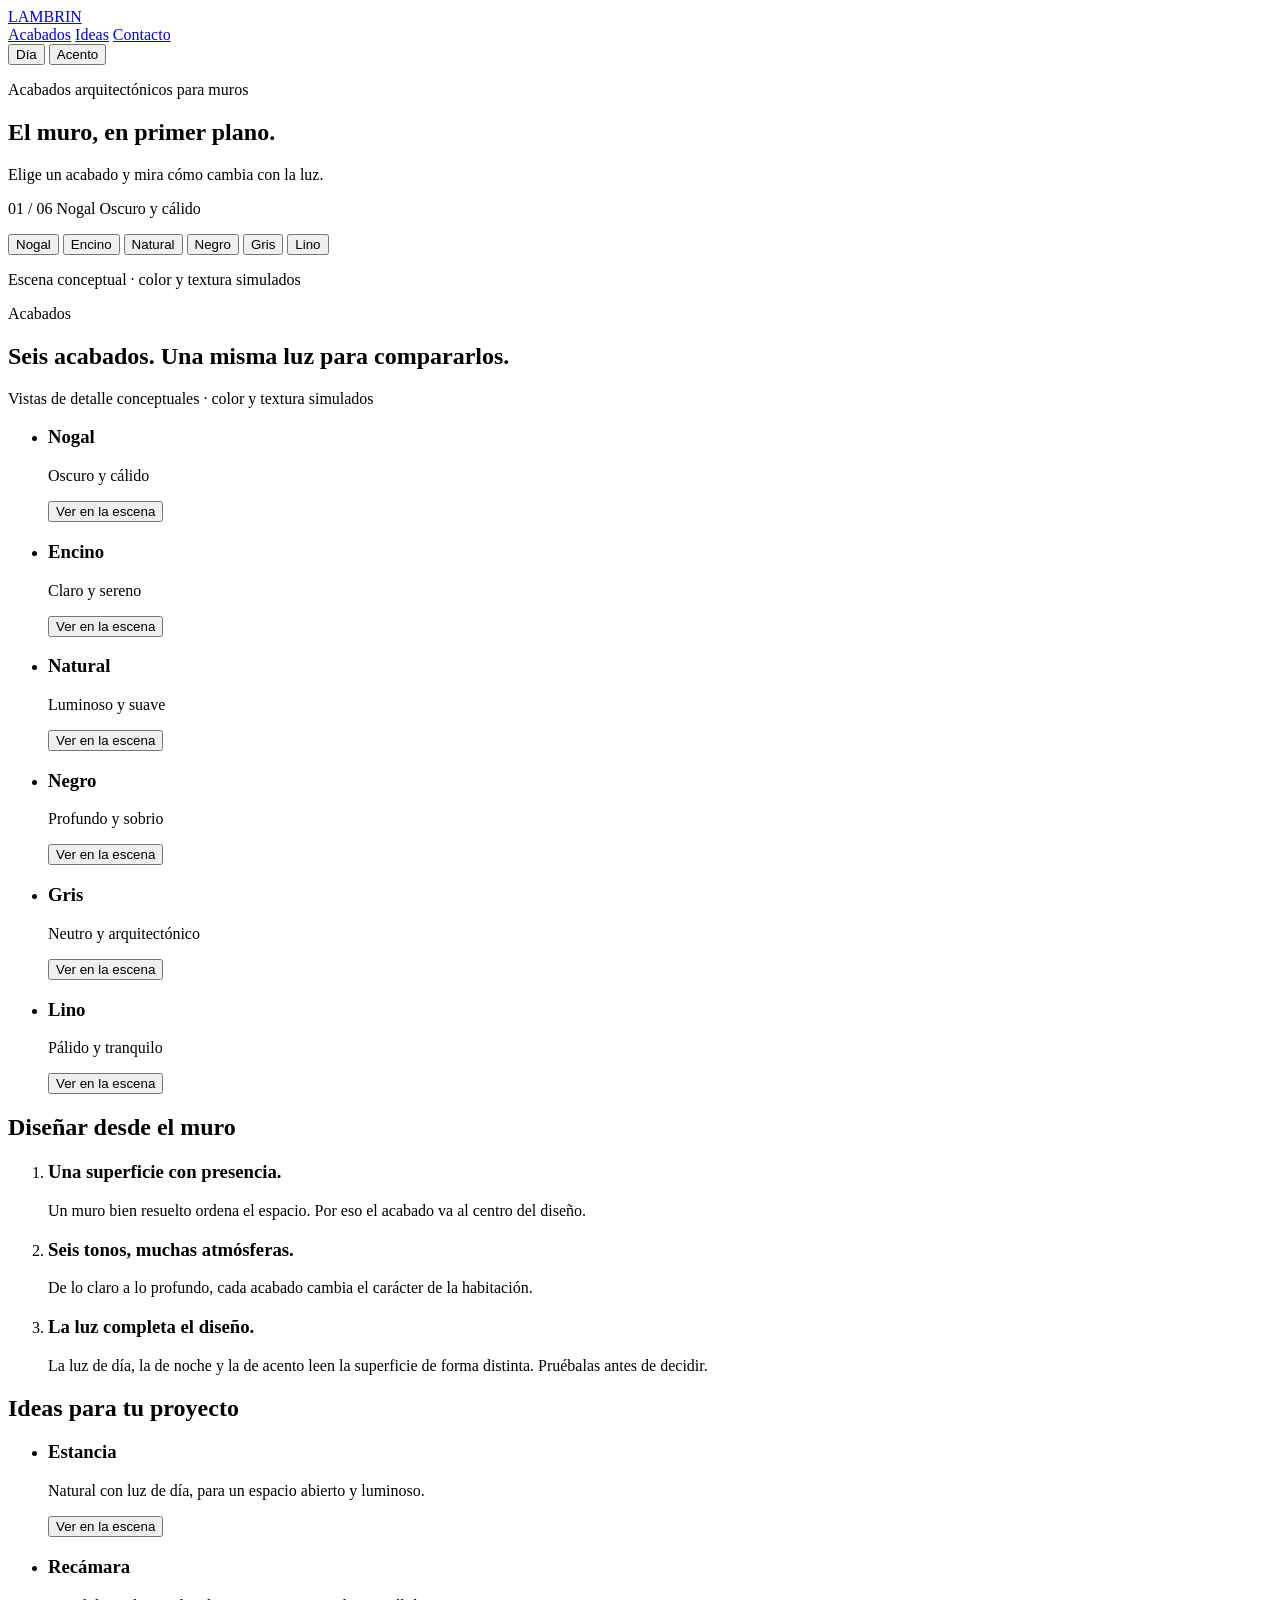
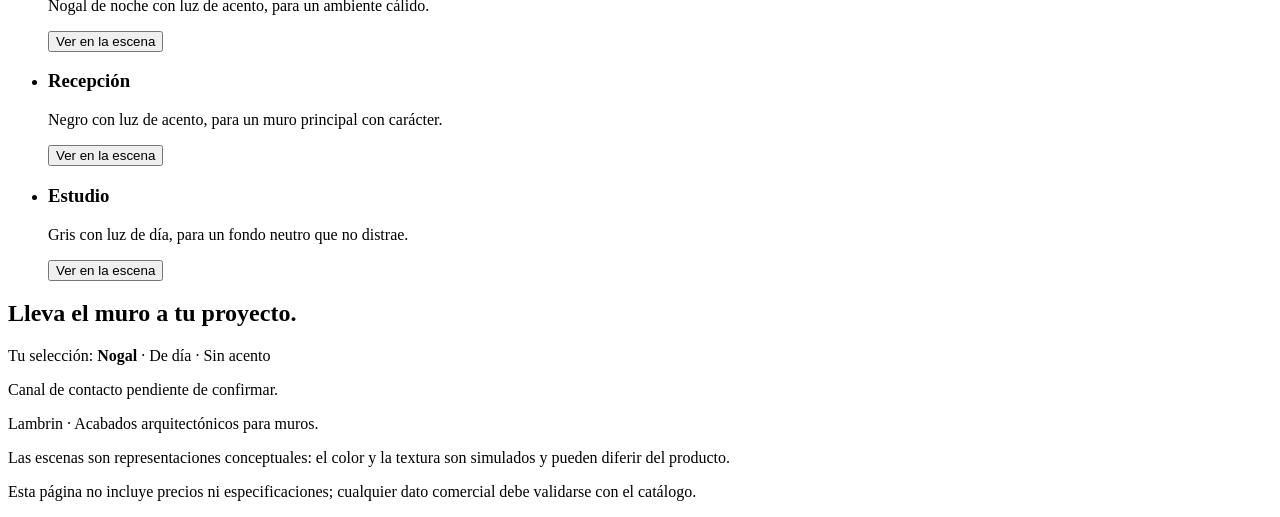
==== index.html @ 8adcd730 "T02: estructura y textos de la landing Co-Authored-By: Claude Opus 5.5 <noreply@anthropic.com>" ====
<!doctype html>
<html lang="es-MX">
<head>
  <meta charset="utf-8">
  <meta name="viewport" content="width=device-width, initial-scale=1, viewport-fit=cover">
  <meta name="description" content="Lambrin · Acabados arquitectónicos para muros. Escenas conceptuales: color y textura simulados.">
  <meta name="theme-color" content="#1a1613">
  <title>Lambrin — Acabados para muros</title>
  <link rel="stylesheet" href="styles.css">
  <script src="main.js" defer></script>
</head>
<body>
  <header class="site-header">
    <a class="brand" href="#escena">LAMBRIN</a>
    <nav class="site-nav" aria-label="Secciones">
      <a href="#acabados">Acabados</a>
      <a href="#ideas">Ideas</a>
      <a href="#contacto">Contacto</a>
    </nav>
  </header>

  <main>
    <!-- Escena principal: representación conceptual (ADR-0002) -->
    <section class="scene" id="escena" aria-labelledby="hero-title">
      <div class="stage" aria-hidden="true">
        <div class="wall">
          <div class="surface is-front" data-surface>
            <div class="surface__texture"></div>
            <div class="surface__graze surface__graze--lamp"></div>
            <div class="surface__graze surface__graze--accent"></div>
          </div>
          <div class="surface" data-surface>
            <div class="surface__texture"></div>
            <div class="surface__graze surface__graze--lamp"></div>
            <div class="surface__graze surface__graze--accent"></div>
          </div>
          <div class="light light--daywash"></div>
          <div class="light light--sun-glow"></div>
          <div class="light light--sun"></div>
          <div class="light light--night"></div>
          <div class="light light--lamp"></div>
          <div class="light light--accent"></div>
          <div class="light light--ceiling"></div>
          <div class="light light--base"></div>
          <div class="window"><span class="window__day"></span><span class="window__night"></span></div>
          <div class="sconce"></div>
        </div>
        <div class="floor"><span class="floor__sun"></span><span class="floor__lamp"></span></div>
        <div class="vignette"></div>
        <div class="grain"></div>
        <div class="shade shade--top"></div>
        <div class="shade shade--bottom"></div>
      </div>

      <div class="plate" role="group" aria-label="Apagadores">
        <button class="rocker" id="switch-day" type="button" role="switch" aria-checked="true" aria-label="Luz de día">
          <span class="rocker__paddle" aria-hidden="true"></span>
          <span class="rocker__led" aria-hidden="true"></span>
          <span class="rocker__label" aria-hidden="true">Día</span>
        </button>
        <button class="rocker" id="switch-accent" type="button" role="switch" aria-checked="false" aria-label="Luz de acento">
          <span class="rocker__paddle" aria-hidden="true"></span>
          <span class="rocker__led" aria-hidden="true"></span>
          <span class="rocker__label" aria-hidden="true">Acento</span>
        </button>
      </div>

      <div class="hero">
        <div class="hero__copy">
          <p class="kicker">Acabados arquitectónicos para muros</p>
          <h1 id="hero-title">El muro, en primer plano.</h1>
          <p class="hero__lead">Elige un acabado y mira cómo cambia con la luz.</p>
        </div>

        <div class="picker">
          <p class="picker__status">
            <span class="picker__index" id="finish-index">01 / 06</span>
            <span class="picker__name" id="finish-name">Nogal</span>
            <span class="picker__tone" id="finish-tone">Oscuro y cálido</span>
          </p>
          <div class="picker__options" role="radiogroup" aria-label="Acabado">
            <button class="chip" type="button" role="radio" aria-checked="true" tabindex="0" data-finish="nogal"><span class="chip__swatch" data-paint="nogal" aria-hidden="true"></span><span class="chip__name">Nogal</span></button>
            <button class="chip" type="button" role="radio" aria-checked="false" tabindex="-1" data-finish="encino"><span class="chip__swatch" data-paint="encino" aria-hidden="true"></span><span class="chip__name">Encino</span></button>
            <button class="chip" type="button" role="radio" aria-checked="false" tabindex="-1" data-finish="natural"><span class="chip__swatch" data-paint="natural" aria-hidden="true"></span><span class="chip__name">Natural</span></button>
            <button class="chip" type="button" role="radio" aria-checked="false" tabindex="-1" data-finish="negro"><span class="chip__swatch" data-paint="negro" aria-hidden="true"></span><span class="chip__name">Negro</span></button>
            <button class="chip" type="button" role="radio" aria-checked="false" tabindex="-1" data-finish="gris"><span class="chip__swatch" data-paint="gris" aria-hidden="true"></span><span class="chip__name">Gris</span></button>
            <button class="chip" type="button" role="radio" aria-checked="false" tabindex="-1" data-finish="lino"><span class="chip__swatch" data-paint="lino" aria-hidden="true"></span><span class="chip__name">Lino</span></button>
          </div>
          <p class="scene-note">Escena conceptual · color y textura simulados</p>
        </div>
      </div>
    </section>

    <section class="section" id="acabados" aria-labelledby="acabados-title">
      <div class="section__head">
        <p class="eyebrow">Acabados</p>
        <h2 id="acabados-title">Seis acabados. Una misma luz para compararlos.</h2>
        <p class="section__note">Vistas de detalle conceptuales · color y textura simulados</p>
      </div>
      <ul class="finish-grid">
        <li class="finish-card">
          <div class="finish-card__tile" data-paint="nogal" aria-hidden="true"></div>
          <h3>Nogal</h3>
          <p>Oscuro y cálido</p>
          <button class="text-button" type="button" data-show-finish="nogal" aria-label="Ver Nogal en la escena">Ver en la escena</button>
        </li>
        <li class="finish-card">
          <div class="finish-card__tile" data-paint="encino" aria-hidden="true"></div>
          <h3>Encino</h3>
          <p>Claro y sereno</p>
          <button class="text-button" type="button" data-show-finish="encino" aria-label="Ver Encino en la escena">Ver en la escena</button>
        </li>
        <li class="finish-card">
          <div class="finish-card__tile" data-paint="natural" aria-hidden="true"></div>
          <h3>Natural</h3>
          <p>Luminoso y suave</p>
          <button class="text-button" type="button" data-show-finish="natural" aria-label="Ver Natural en la escena">Ver en la escena</button>
        </li>
        <li class="finish-card">
          <div class="finish-card__tile" data-paint="negro" aria-hidden="true"></div>
          <h3>Negro</h3>
          <p>Profundo y sobrio</p>
          <button class="text-button" type="button" data-show-finish="negro" aria-label="Ver Negro en la escena">Ver en la escena</button>
        </li>
        <li class="finish-card">
          <div class="finish-card__tile" data-paint="gris" aria-hidden="true"></div>
          <h3>Gris</h3>
          <p>Neutro y arquitectónico</p>
          <button class="text-button" type="button" data-show-finish="gris" aria-label="Ver Gris en la escena">Ver en la escena</button>
        </li>
        <li class="finish-card">
          <div class="finish-card__tile" data-paint="lino" aria-hidden="true"></div>
          <h3>Lino</h3>
          <p>Pálido y tranquilo</p>
          <button class="text-button" type="button" data-show-finish="lino" aria-label="Ver Lino en la escena">Ver en la escena</button>
        </li>
      </ul>
    </section>

    <section class="band" id="valor" aria-labelledby="valor-title">
      <div class="section">
        <div class="section__head">
          <h2 id="valor-title">Diseñar desde el muro</h2>
        </div>
        <ol class="values">
          <li>
            <h3>Una superficie con presencia.</h3>
            <p>Un muro bien resuelto ordena el espacio. Por eso el acabado va al centro del diseño.</p>
          </li>
          <li>
            <h3>Seis tonos, muchas atmósferas.</h3>
            <p>De lo claro a lo profundo, cada acabado cambia el carácter de la habitación.</p>
          </li>
          <li>
            <h3>La luz completa el diseño.</h3>
            <p>La luz de día, la de noche y la de acento leen la superficie de forma distinta. Pruébalas antes de decidir.</p>
          </li>
        </ol>
      </div>
    </section>

    <section class="section" id="ideas" aria-labelledby="ideas-title">
      <div class="section__head">
        <h2 id="ideas-title">Ideas para tu proyecto</h2>
      </div>
      <ul class="ideas">
        <li class="idea">
          <div class="mini" data-idea-scene="estancia" aria-hidden="true"><span class="mini__shade"></span><span class="mini__glow"></span><span class="mini__accent"></span></div>
          <h3>Estancia</h3>
          <p>Natural con luz de día, para un espacio abierto y luminoso.</p>
          <p class="idea__meta" data-idea-meta="estancia"></p>
          <button class="text-button" type="button" data-idea="estancia" aria-label="Ver la idea Estancia en la escena">Ver en la escena</button>
        </li>
        <li class="idea">
          <div class="mini" data-idea-scene="recamara" aria-hidden="true"><span class="mini__shade"></span><span class="mini__glow"></span><span class="mini__accent"></span></div>
          <h3>Recámara</h3>
          <p>Nogal de noche con luz de acento, para un ambiente cálido.</p>
          <p class="idea__meta" data-idea-meta="recamara"></p>
          <button class="text-button" type="button" data-idea="recamara" aria-label="Ver la idea Recámara en la escena">Ver en la escena</button>
        </li>
        <li class="idea">
          <div class="mini" data-idea-scene="recepcion" aria-hidden="true"><span class="mini__shade"></span><span class="mini__glow"></span><span class="mini__accent"></span></div>
          <h3>Recepción</h3>
          <p>Negro con luz de acento, para un muro principal con carácter.</p>
          <p class="idea__meta" data-idea-meta="recepcion"></p>
          <button class="text-button" type="button" data-idea="recepcion" aria-label="Ver la idea Recepción en la escena">Ver en la escena</button>
        </li>
        <li class="idea">
          <div class="mini" data-idea-scene="estudio" aria-hidden="true"><span class="mini__shade"></span><span class="mini__glow"></span><span class="mini__accent"></span></div>
          <h3>Estudio</h3>
          <p>Gris con luz de día, para un fondo neutro que no distrae.</p>
          <p class="idea__meta" data-idea-meta="estudio"></p>
          <button class="text-button" type="button" data-idea="estudio" aria-label="Ver la idea Estudio en la escena">Ver en la escena</button>
        </li>
      </ul>
    </section>

    <!-- Sin canal de contacto confirmado: no hay formulario ni envío (ADR-0003) -->
    <section class="cta" id="contacto" aria-labelledby="contacto-title">
      <div class="section cta__inner">
        <h2 id="contacto-title">Lleva el muro a tu proyecto.</h2>
        <div class="summary">
          <span class="summary__swatch" id="cta-swatch" aria-hidden="true"></span>
          <p>Tu selección: <strong id="cta-finish">Nogal</strong> · <span id="cta-mode">De día</span> · <span id="cta-accent">Sin acento</span></p>
        </div>
        <p class="pending" id="cta-pending">Canal de contacto pendiente de confirmar.</p>
      </div>
    </section>
  </main>

  <footer class="site-footer">
    <div class="section site-footer__inner">
      <p class="site-footer__brand">Lambrin · Acabados arquitectónicos para muros.</p>
      <p>Las escenas son representaciones conceptuales: el color y la textura son simulados y pueden diferir del producto.</p>
      <p>Esta página no incluye precios ni especificaciones; cualquier dato comercial debe validarse con el catálogo.</p>
    </div>
  </footer>

  <p class="sr-only" id="announcer" aria-live="polite"></p>
</body>
</html>
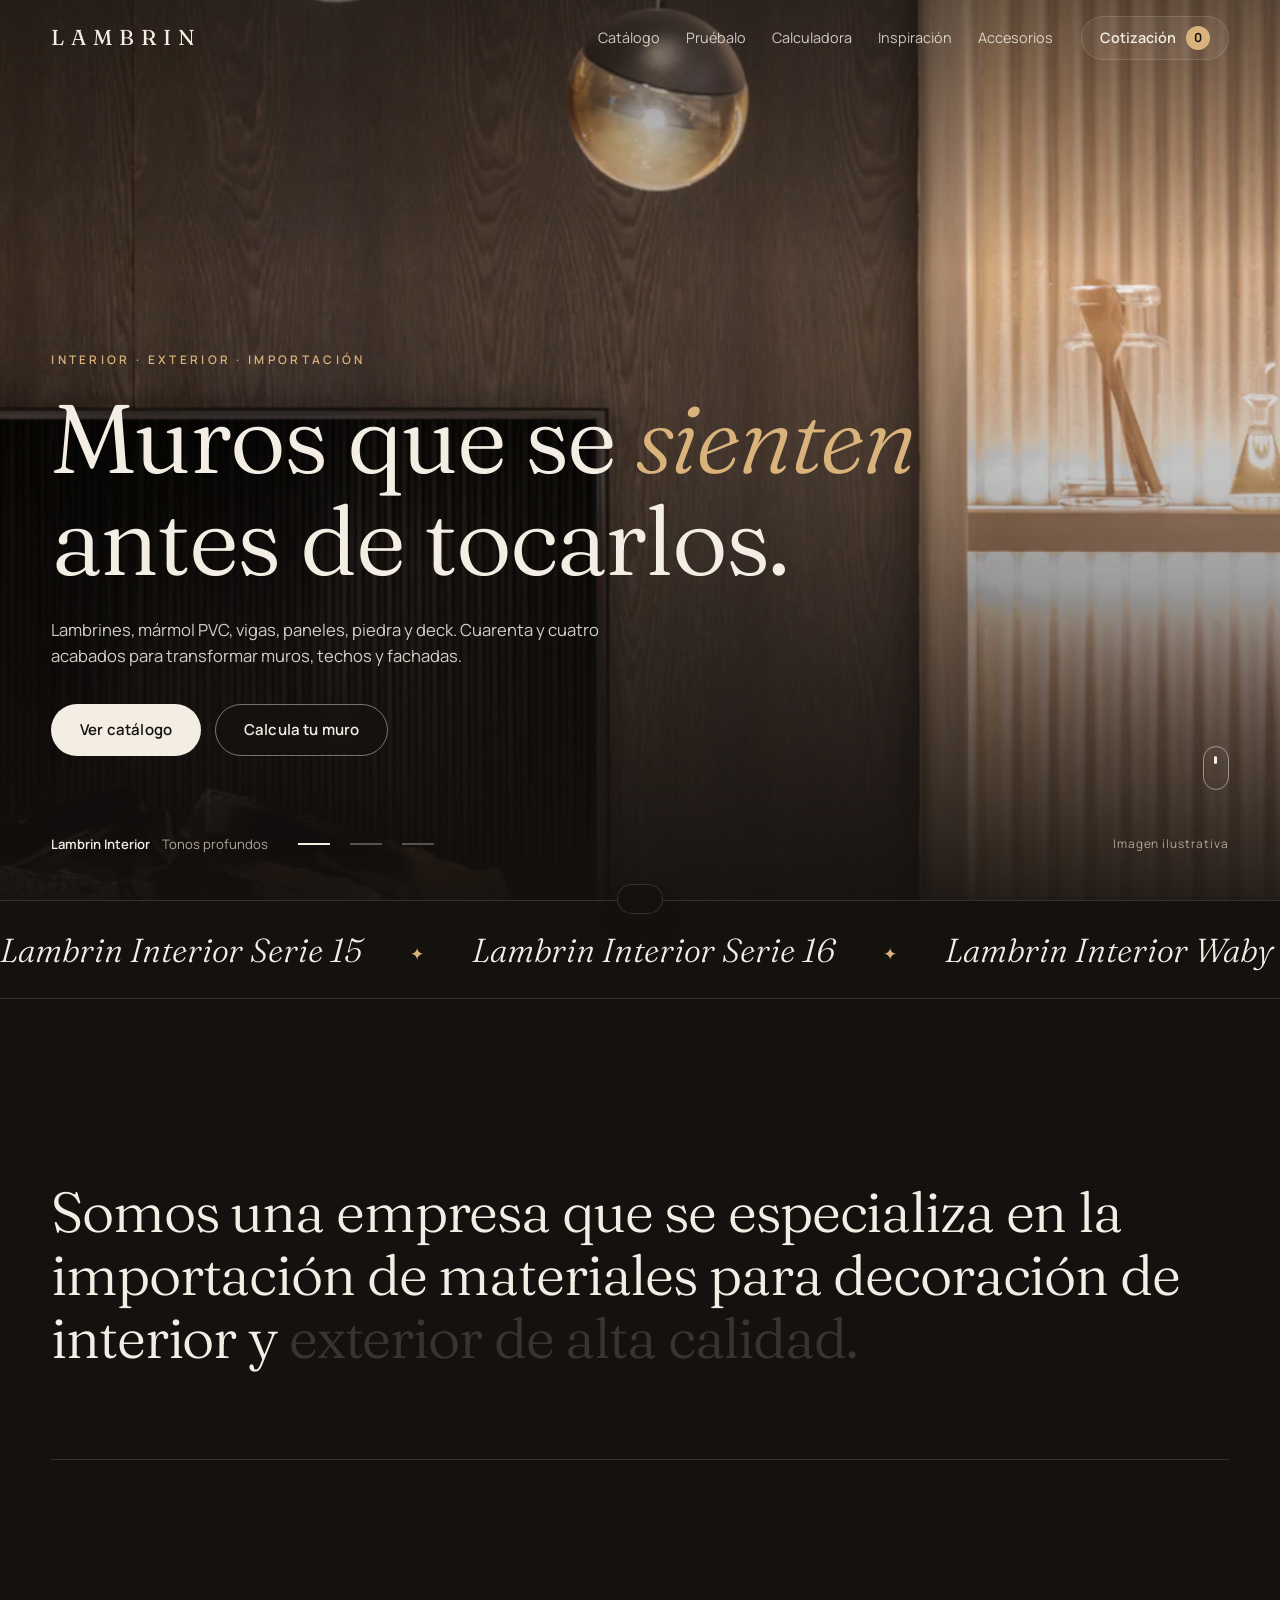
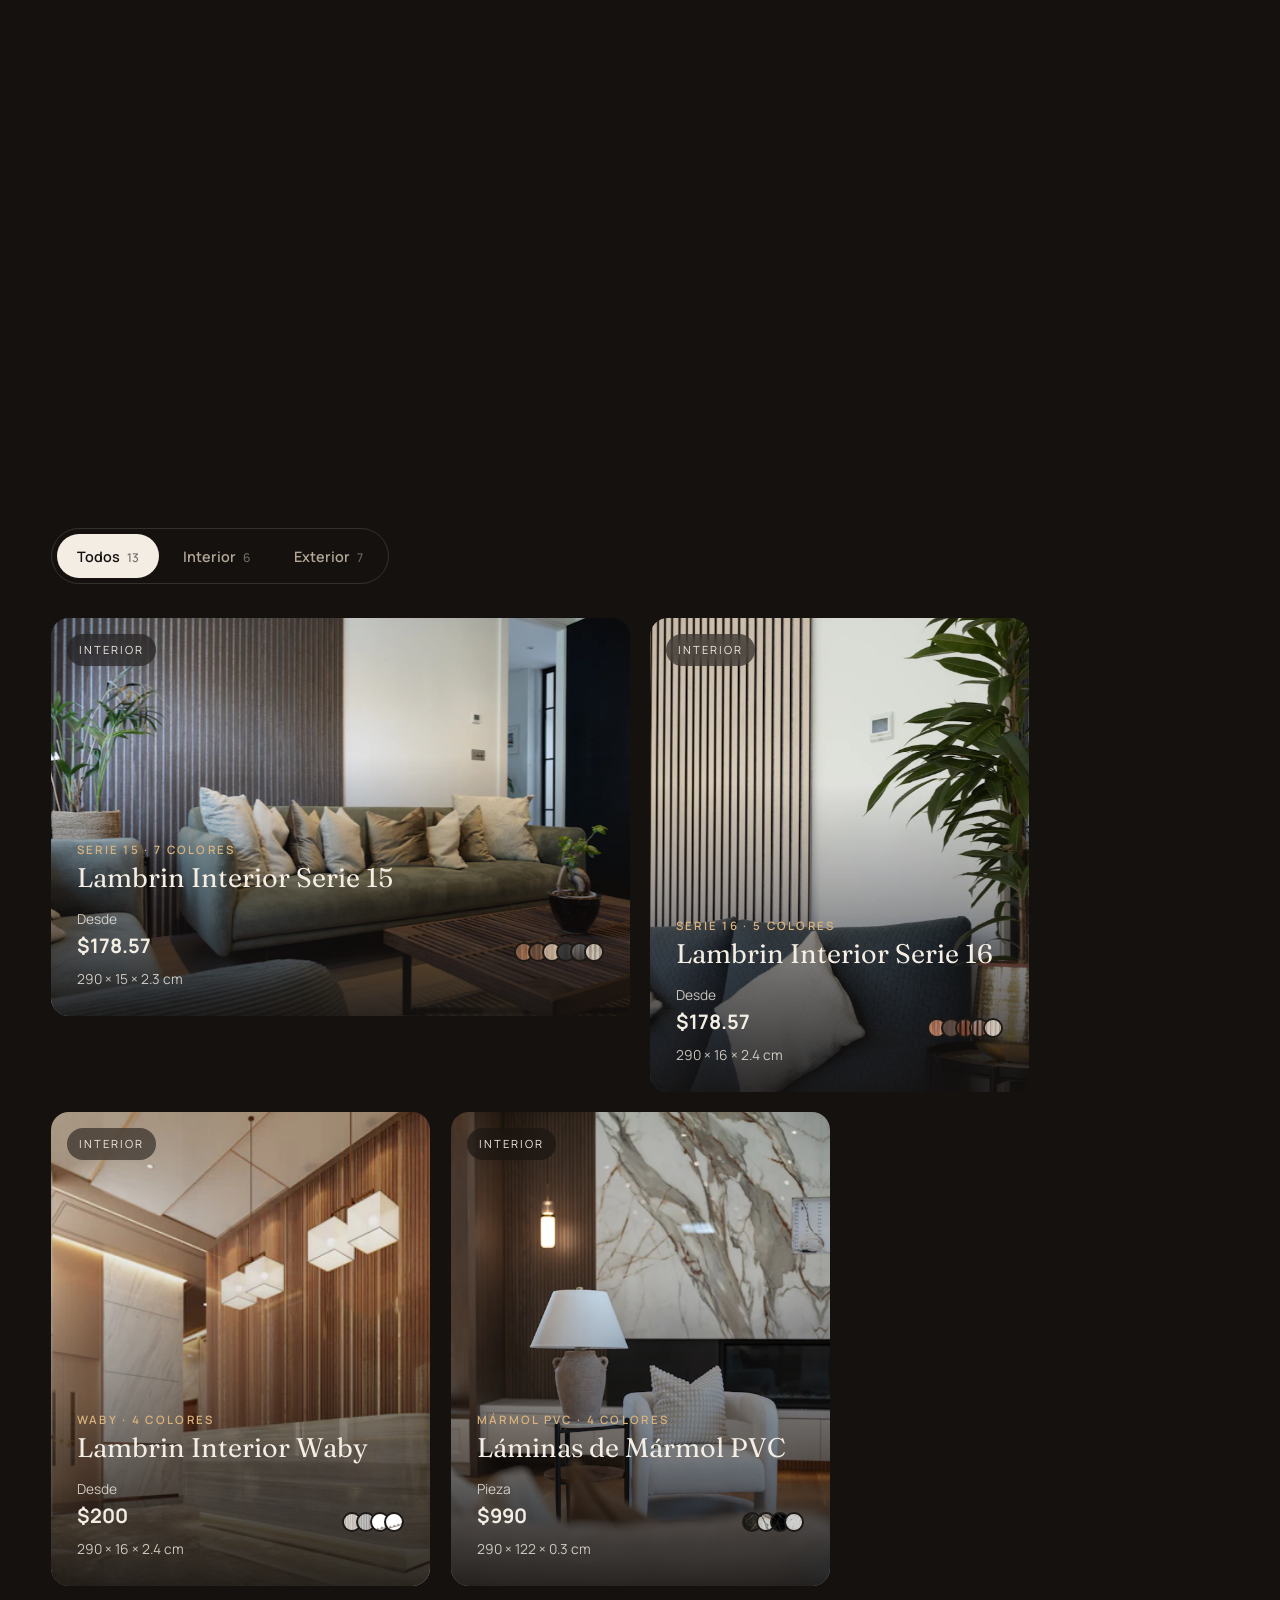
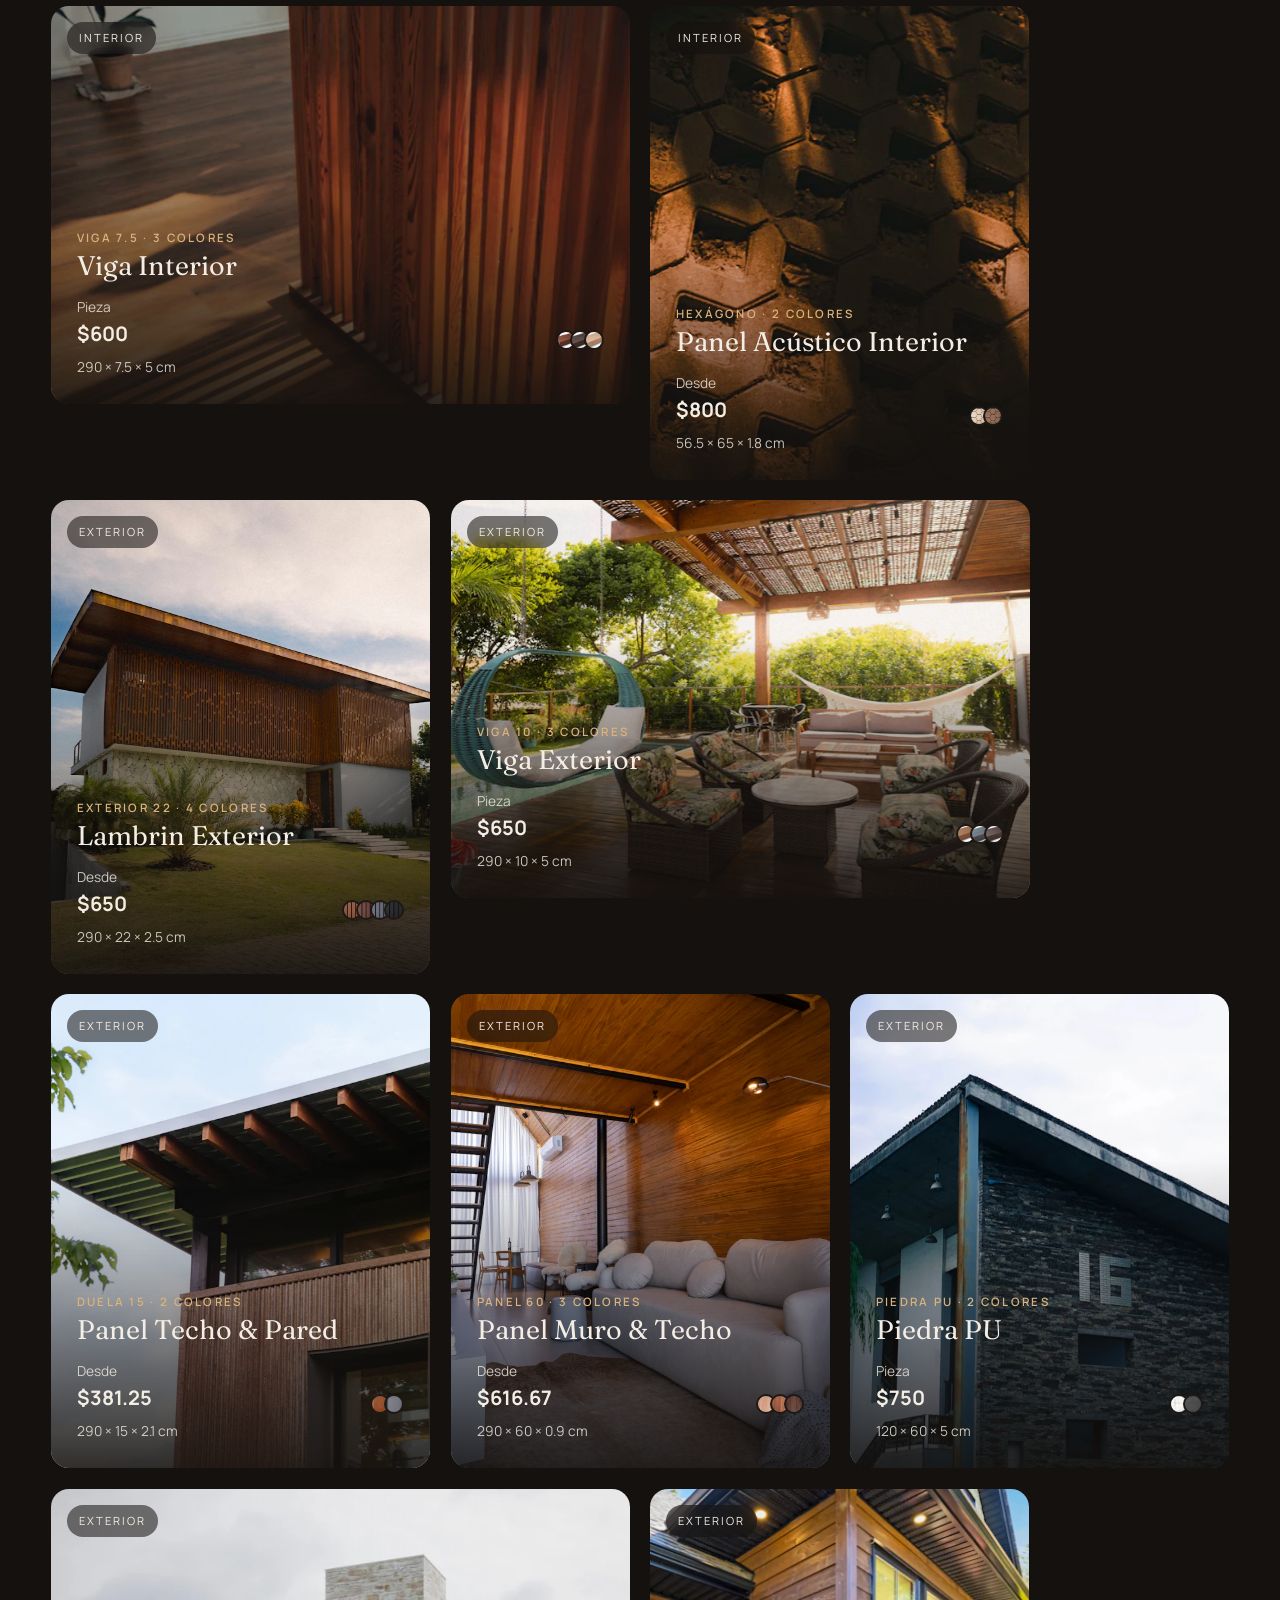
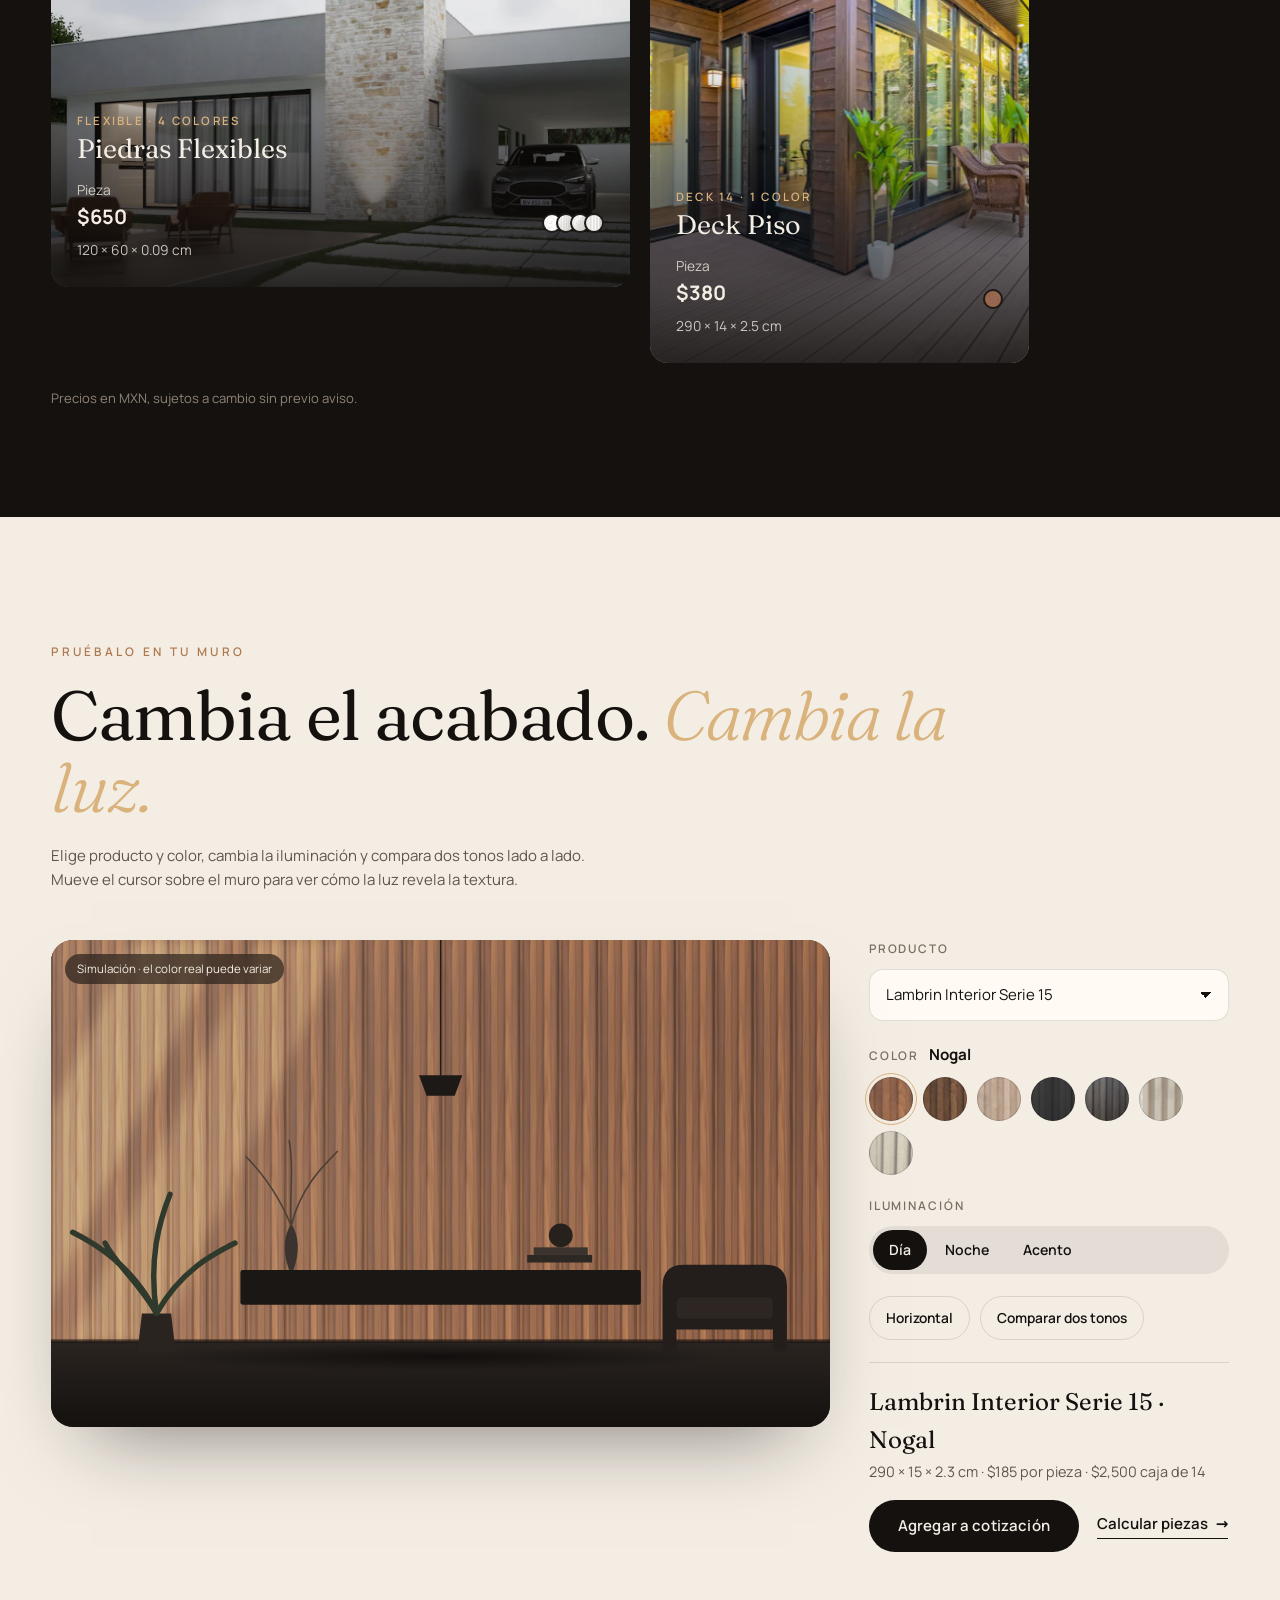
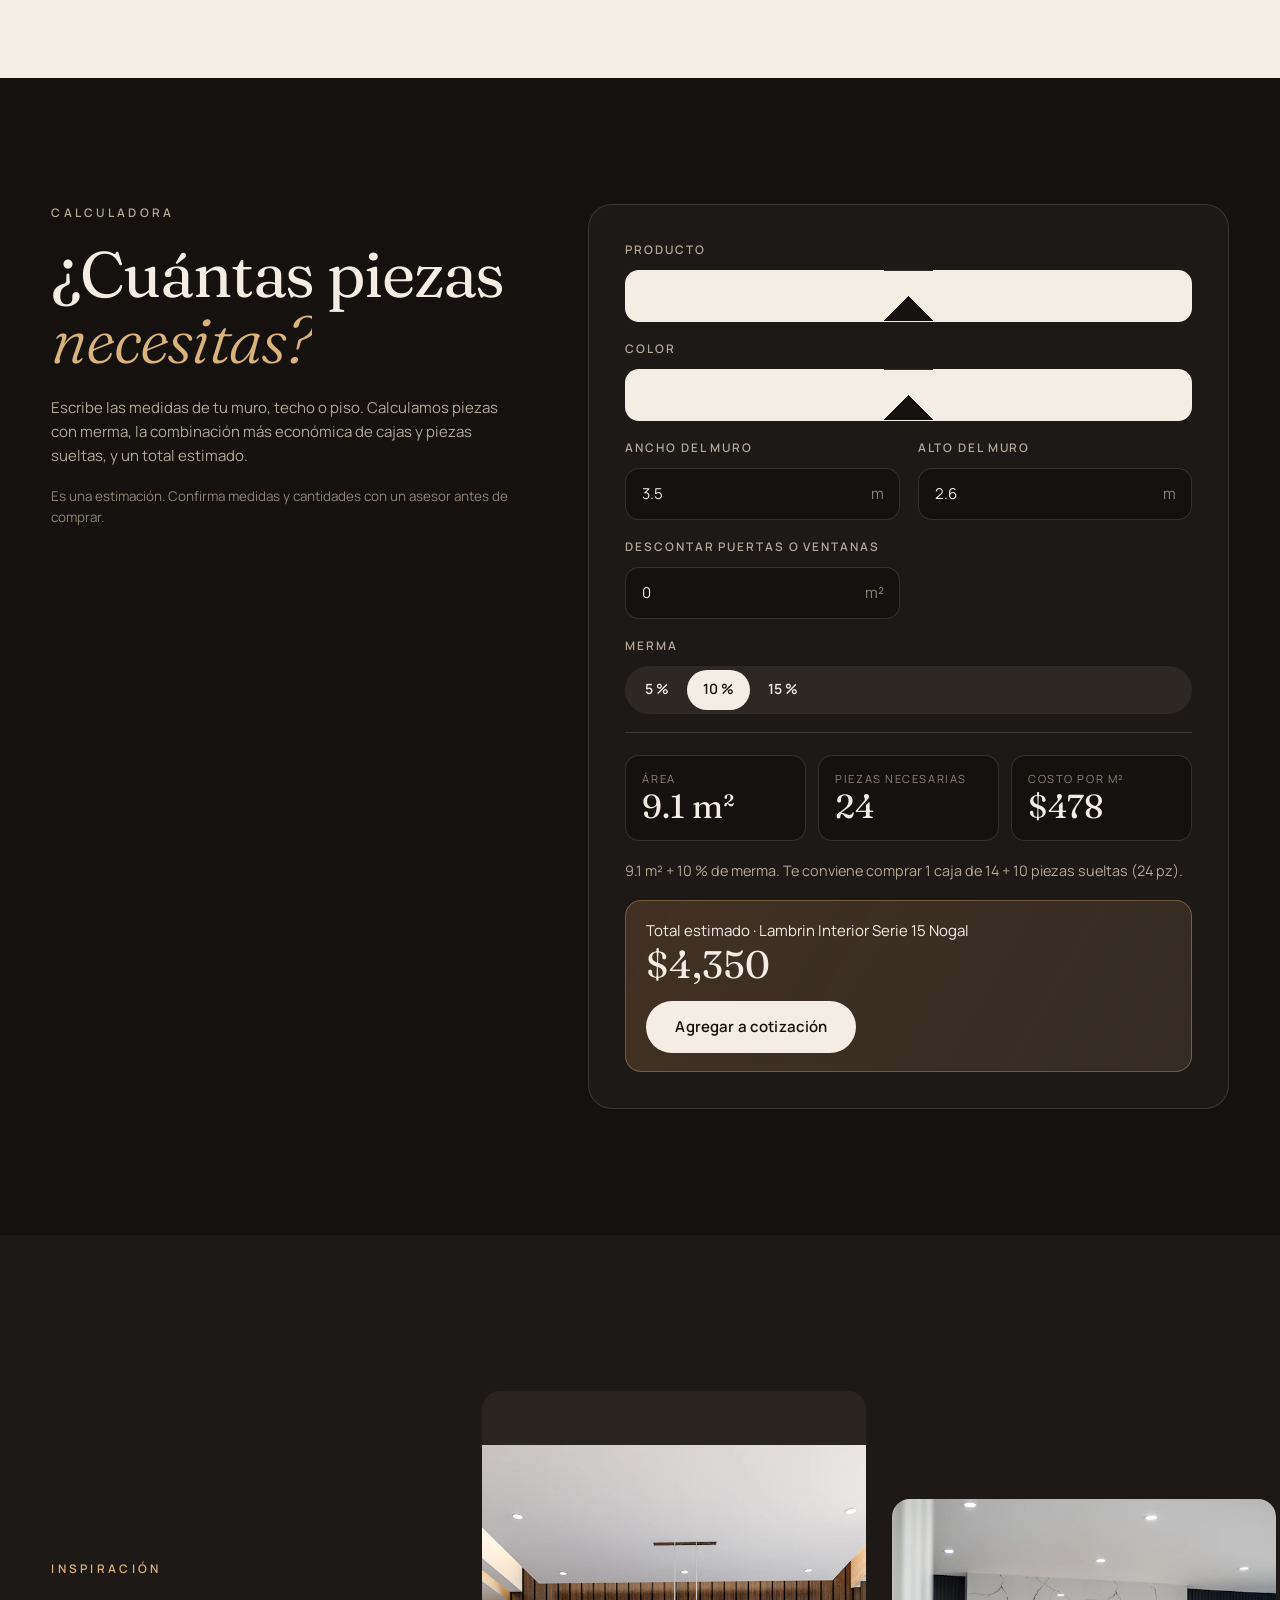
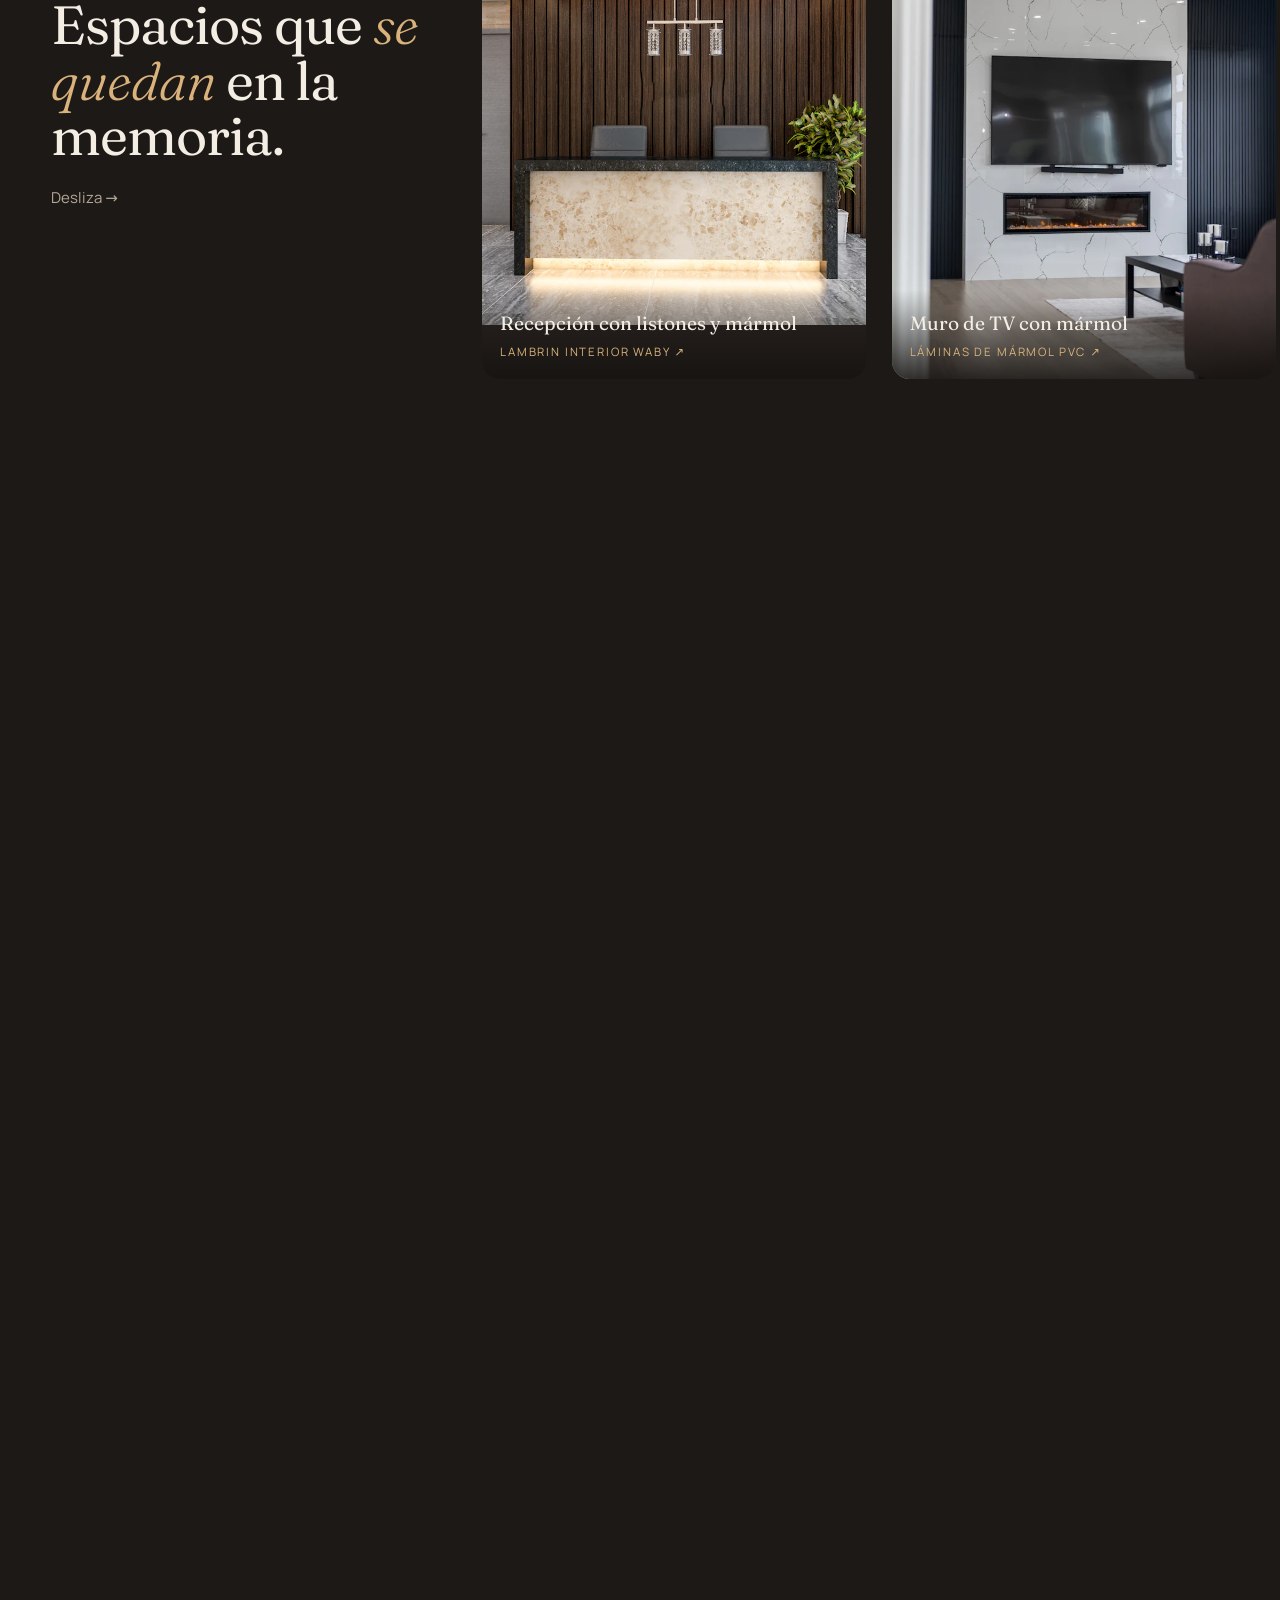
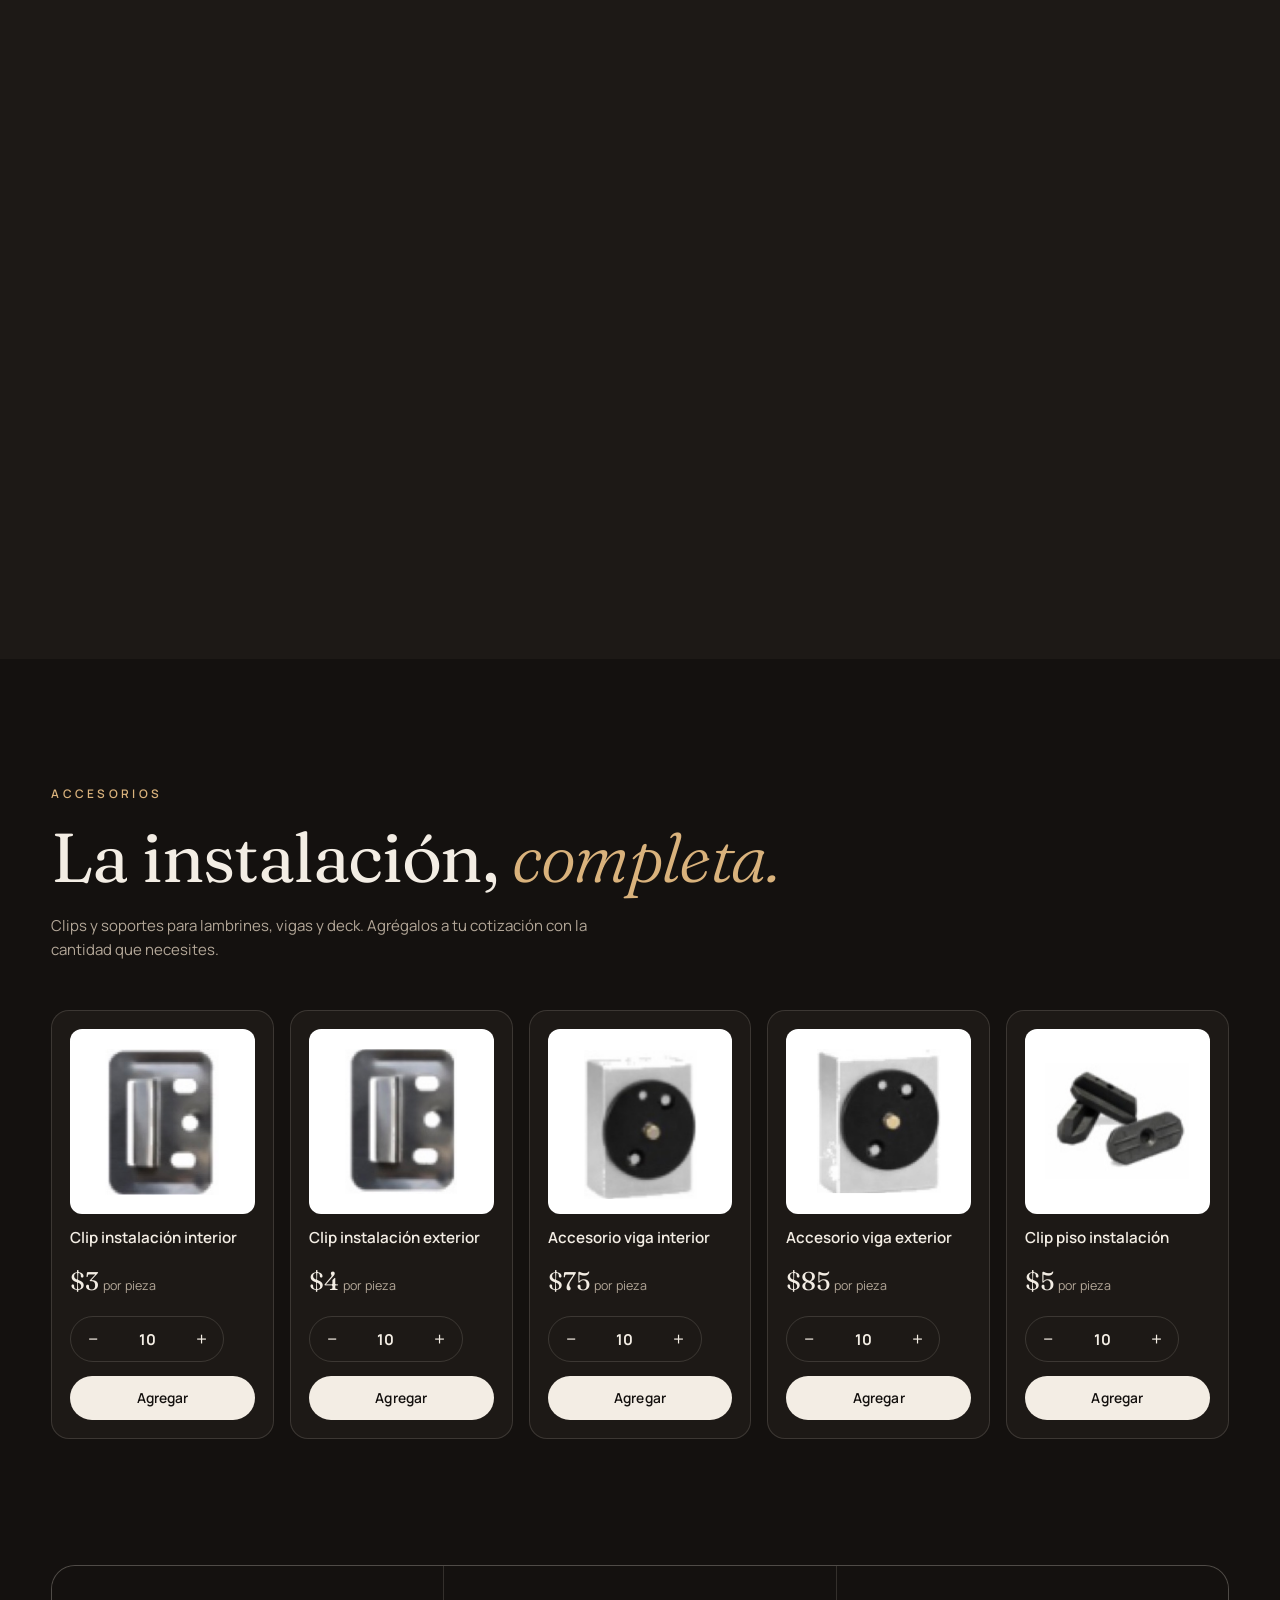
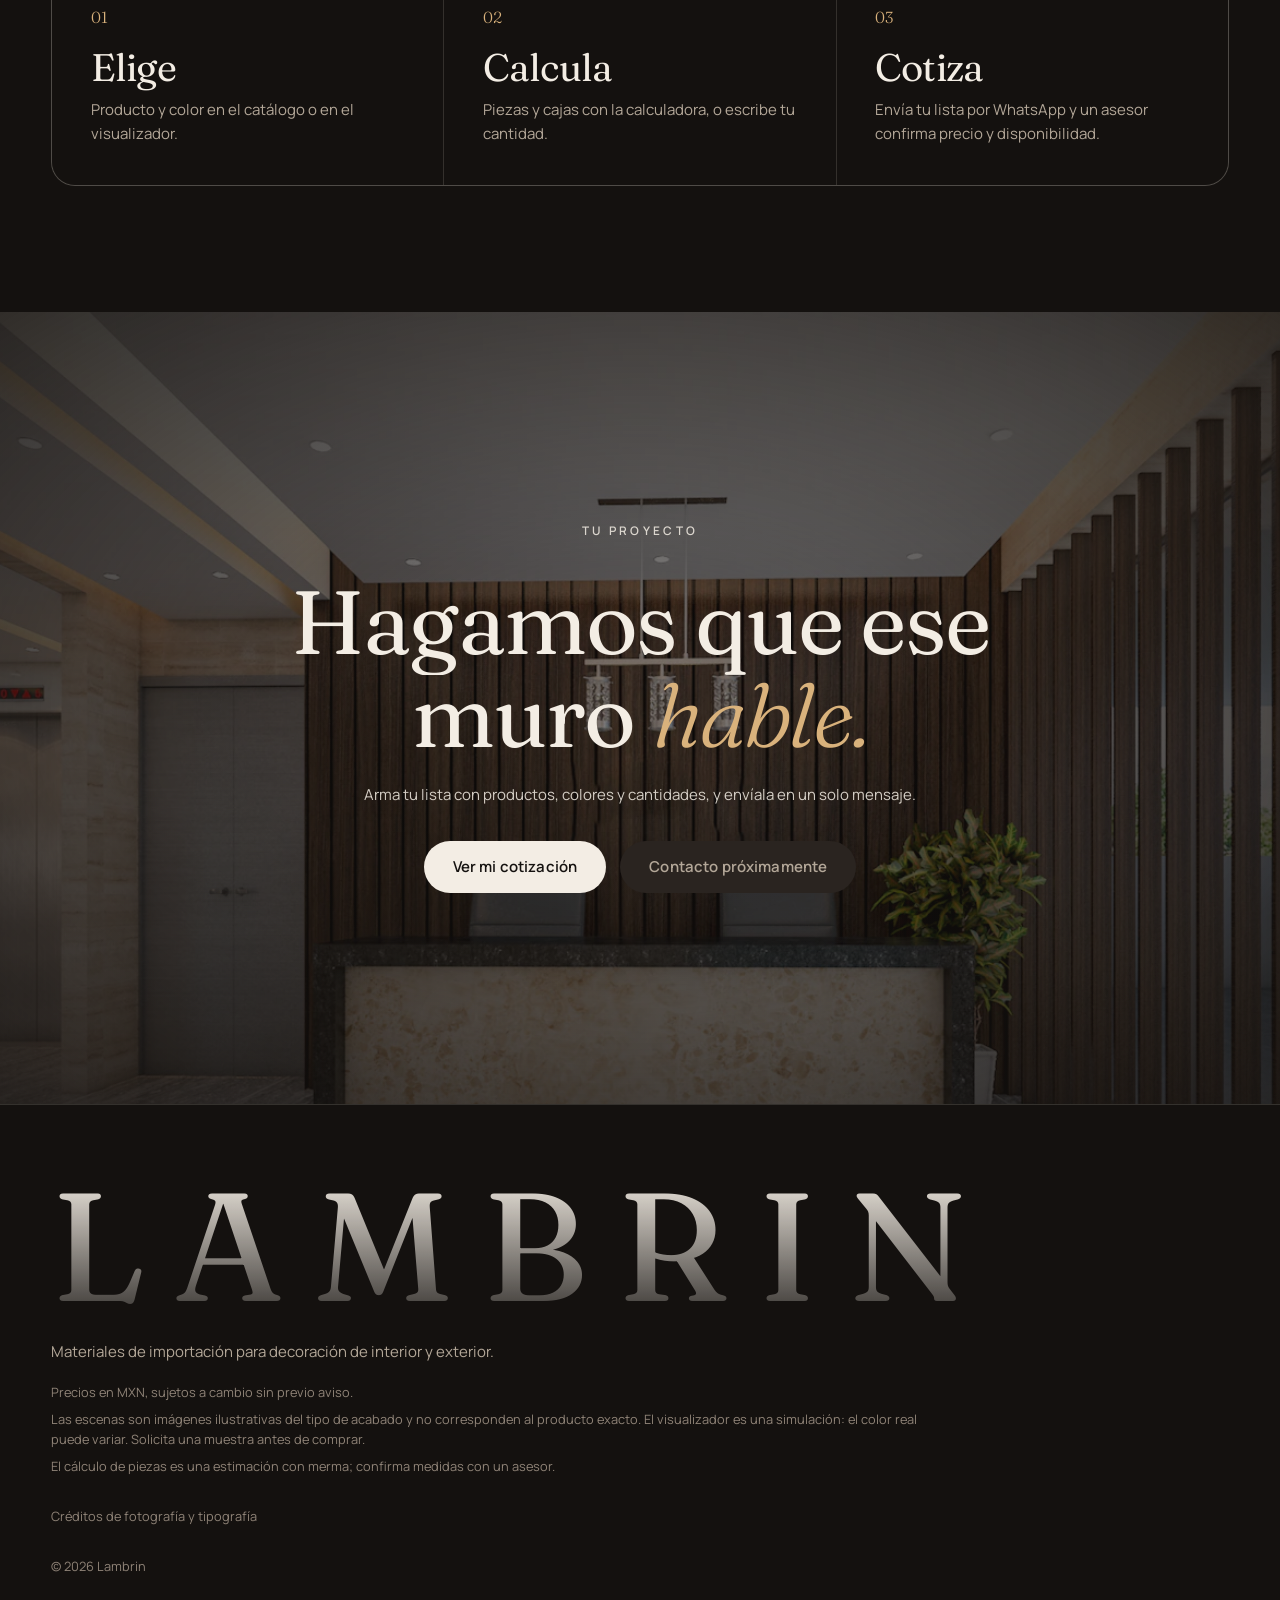
==== commit e64b44f1: "T04 v2: estructura HTML, SEO, favicon, imagen para redes, robots, sitemap y .htaccess Co-Authored-By" ====
--- a/index.html
+++ b/index.html
@@ -3,219 +3,397 @@
 <head>
   <meta charset="utf-8">
   <meta name="viewport" content="width=device-width, initial-scale=1, viewport-fit=cover">
-  <meta name="description" content="Lambrin · Acabados arquitectónicos para muros. Escenas conceptuales: color y textura simulados.">
-  <meta name="theme-color" content="#1a1613">
-  <title>Lambrin — Acabados para muros</title>
-  <link rel="stylesheet" href="styles.css">
-  <script src="main.js" defer></script>
+  <title>Lambrin · Lambrines, paneles, mármol PVC y piedra para interior y exterior</title>
+  <meta name="description" content="Catálogo Lambrin: lambrines de interior y exterior, láminas de mármol PVC, vigas, paneles acústicos, piedra PU, piedras flexibles y deck. Precios, medidas, 44 acabados, calculadora de piezas y cotización por WhatsApp.">
+  <meta name="theme-color" content="#14110f">
+  <meta property="og:type" content="website">
+  <meta property="og:locale" content="es_MX">
+  <meta property="og:title" content="Lambrin · Acabados para muros, techos y fachadas">
+  <meta property="og:description" content="Lambrines, mármol PVC, vigas, piedra y deck para interior y exterior. Elige tu acabado, calcula tus piezas y cotiza por WhatsApp.">
+  <meta property="og:image" content="assets/og.jpg">
+  <meta name="twitter:card" content="summary_large_image">
+  <link rel="icon" href="favicon.svg" type="image/svg+xml">
+  <link rel="preload" href="assets/fuentes/fraunces-latin-wght-normal.woff2" as="font" type="font/woff2" crossorigin>
+  <link rel="preload" href="assets/fuentes/manrope-latin-wght-normal.woff2" as="font" type="font/woff2" crossorigin>
+  <link rel="stylesheet" href="css/styles.css">
+  <script src="js/catalogo.js" defer></script>
+  <script src="js/main.js" defer></script>
 </head>
-<body>
-  <header class="site-header">
-    <a class="brand" href="#escena">LAMBRIN</a>
-    <nav class="site-nav" aria-label="Secciones">
-      <a href="#acabados">Acabados</a>
-      <a href="#ideas">Ideas</a>
-      <a href="#contacto">Contacto</a>
+<body class="is-loading">
+  <a class="skip" href="#catalogo">Saltar al catálogo</a>
+
+  <!-- Telón de entrada: listones que se abren -->
+  <div class="intro" aria-hidden="true">
+    <div class="intro__slats"><i></i><i></i><i></i><i></i><i></i><i></i><i></i><i></i><i></i><i></i></div>
+    <div class="intro__mark">LAMBRIN</div>
+  </div>
+
+  <div class="progress" aria-hidden="true"><span></span></div>
+  <div class="cursor" aria-hidden="true"></div>
+
+  <header class="nav" id="top">
+    <a class="nav__brand" href="#top" aria-label="Lambrin, inicio">LAMBRIN</a>
+    <nav class="nav__links" aria-label="Secciones">
+      <a href="#catalogo">Catálogo</a>
+      <a href="#visualizador">Pruébalo</a>
+      <a href="#calculadora">Calculadora</a>
+      <a href="#inspiracion">Inspiración</a>
+      <a href="#accesorios">Accesorios</a>
     </nav>
+    <button class="nav__quote" type="button" data-open-cart aria-label="Abrir lista de cotización">
+      <span>Cotización</span><b class="cart-count" data-cart-count>0</b>
+    </button>
+    <button class="nav__menu" type="button" aria-expanded="false" aria-controls="menu-movil" aria-label="Abrir menú"><i></i><i></i></button>
   </header>
 
+  <div class="mobile-menu" id="menu-movil" hidden>
+    <a href="#catalogo">Catálogo</a>
+    <a href="#visualizador">Pruébalo en tu muro</a>
+    <a href="#calculadora">Calculadora</a>
+    <a href="#inspiracion">Inspiración</a>
+    <a href="#accesorios">Accesorios</a>
+    <a href="#contacto">Cotizar</a>
+  </div>
+
   <main>
-    <!-- Escena principal: representación conceptual (ADR-0002) -->
-    <section class="scene" id="escena" aria-labelledby="hero-title">
-      <div class="stage" aria-hidden="true">
-        <div class="wall">
-          <div class="surface is-front" data-surface>
-            <div class="surface__texture"></div>
-            <div class="surface__graze surface__graze--lamp"></div>
-            <div class="surface__graze surface__graze--accent"></div>
-          </div>
-          <div class="surface" data-surface>
-            <div class="surface__texture"></div>
-            <div class="surface__graze surface__graze--lamp"></div>
-            <div class="surface__graze surface__graze--accent"></div>
-          </div>
-          <div class="light light--daywash"></div>
-          <div class="light light--sun-glow"></div>
-          <div class="light light--sun"></div>
-          <div class="light light--night"></div>
-          <div class="light light--lamp"></div>
-          <div class="light light--accent"></div>
-          <div class="light light--ceiling"></div>
-          <div class="light light--base"></div>
-          <div class="window"><span class="window__day"></span><span class="window__night"></span></div>
-          <div class="sconce"></div>
-        </div>
-        <div class="floor"><span class="floor__sun"></span><span class="floor__lamp"></span></div>
-        <div class="vignette"></div>
-        <div class="grain"></div>
-        <div class="shade shade--top"></div>
-        <div class="shade shade--bottom"></div>
-      </div>
-
-      <div class="plate" role="group" aria-label="Apagadores">
-        <button class="rocker" id="switch-day" type="button" role="switch" aria-checked="true" aria-label="Luz de día">
-          <span class="rocker__paddle" aria-hidden="true"></span>
-          <span class="rocker__led" aria-hidden="true"></span>
-          <span class="rocker__label" aria-hidden="true">Día</span>
-        </button>
-        <button class="rocker" id="switch-accent" type="button" role="switch" aria-checked="false" aria-label="Luz de acento">
-          <span class="rocker__paddle" aria-hidden="true"></span>
-          <span class="rocker__led" aria-hidden="true"></span>
-          <span class="rocker__label" aria-hidden="true">Acento</span>
-        </button>
-      </div>
-
-      <div class="hero">
-        <div class="hero__copy">
-          <p class="kicker">Acabados arquitectónicos para muros</p>
-          <h1 id="hero-title">El muro, en primer plano.</h1>
-          <p class="hero__lead">Elige un acabado y mira cómo cambia con la luz.</p>
-        </div>
-
-        <div class="picker">
-          <p class="picker__status">
-            <span class="picker__index" id="finish-index">01 / 06</span>
-            <span class="picker__name" id="finish-name">Nogal</span>
-            <span class="picker__tone" id="finish-tone">Oscuro y cálido</span>
-          </p>
-          <div class="picker__options" role="radiogroup" aria-label="Acabado">
-            <button class="chip" type="button" role="radio" aria-checked="true" tabindex="0" data-finish="nogal"><span class="chip__swatch" data-paint="nogal" aria-hidden="true"></span><span class="chip__name">Nogal</span></button>
-            <button class="chip" type="button" role="radio" aria-checked="false" tabindex="-1" data-finish="encino"><span class="chip__swatch" data-paint="encino" aria-hidden="true"></span><span class="chip__name">Encino</span></button>
-            <button class="chip" type="button" role="radio" aria-checked="false" tabindex="-1" data-finish="natural"><span class="chip__swatch" data-paint="natural" aria-hidden="true"></span><span class="chip__name">Natural</span></button>
-            <button class="chip" type="button" role="radio" aria-checked="false" tabindex="-1" data-finish="negro"><span class="chip__swatch" data-paint="negro" aria-hidden="true"></span><span class="chip__name">Negro</span></button>
-            <button class="chip" type="button" role="radio" aria-checked="false" tabindex="-1" data-finish="gris"><span class="chip__swatch" data-paint="gris" aria-hidden="true"></span><span class="chip__name">Gris</span></button>
-            <button class="chip" type="button" role="radio" aria-checked="false" tabindex="-1" data-finish="lino"><span class="chip__swatch" data-paint="lino" aria-hidden="true"></span><span class="chip__name">Lino</span></button>
-          </div>
-          <p class="scene-note">Escena conceptual · color y textura simulados</p>
-        </div>
-      </div>
-    </section>
-
-    <section class="section" id="acabados" aria-labelledby="acabados-title">
-      <div class="section__head">
-        <p class="eyebrow">Acabados</p>
-        <h2 id="acabados-title">Seis acabados. Una misma luz para compararlos.</h2>
-        <p class="section__note">Vistas de detalle conceptuales · color y textura simulados</p>
-      </div>
-      <ul class="finish-grid">
-        <li class="finish-card">
-          <div class="finish-card__tile" data-paint="nogal" aria-hidden="true"></div>
-          <h3>Nogal</h3>
-          <p>Oscuro y cálido</p>
-          <button class="text-button" type="button" data-show-finish="nogal" aria-label="Ver Nogal en la escena">Ver en la escena</button>
-        </li>
-        <li class="finish-card">
-          <div class="finish-card__tile" data-paint="encino" aria-hidden="true"></div>
-          <h3>Encino</h3>
-          <p>Claro y sereno</p>
-          <button class="text-button" type="button" data-show-finish="encino" aria-label="Ver Encino en la escena">Ver en la escena</button>
-        </li>
-        <li class="finish-card">
-          <div class="finish-card__tile" data-paint="natural" aria-hidden="true"></div>
-          <h3>Natural</h3>
-          <p>Luminoso y suave</p>
-          <button class="text-button" type="button" data-show-finish="natural" aria-label="Ver Natural en la escena">Ver en la escena</button>
-        </li>
-        <li class="finish-card">
-          <div class="finish-card__tile" data-paint="negro" aria-hidden="true"></div>
-          <h3>Negro</h3>
-          <p>Profundo y sobrio</p>
-          <button class="text-button" type="button" data-show-finish="negro" aria-label="Ver Negro en la escena">Ver en la escena</button>
-        </li>
-        <li class="finish-card">
-          <div class="finish-card__tile" data-paint="gris" aria-hidden="true"></div>
-          <h3>Gris</h3>
-          <p>Neutro y arquitectónico</p>
-          <button class="text-button" type="button" data-show-finish="gris" aria-label="Ver Gris en la escena">Ver en la escena</button>
-        </li>
-        <li class="finish-card">
-          <div class="finish-card__tile" data-paint="lino" aria-hidden="true"></div>
-          <h3>Lino</h3>
-          <p>Pálido y tranquilo</p>
-          <button class="text-button" type="button" data-show-finish="lino" aria-label="Ver Lino en la escena">Ver en la escena</button>
-        </li>
-      </ul>
-    </section>
-
-    <section class="band" id="valor" aria-labelledby="valor-title">
-      <div class="section">
-        <div class="section__head">
-          <h2 id="valor-title">Diseñar desde el muro</h2>
-        </div>
-        <ol class="values">
-          <li>
-            <h3>Una superficie con presencia.</h3>
-            <p>Un muro bien resuelto ordena el espacio. Por eso el acabado va al centro del diseño.</p>
-          </li>
-          <li>
-            <h3>Seis tonos, muchas atmósferas.</h3>
-            <p>De lo claro a lo profundo, cada acabado cambia el carácter de la habitación.</p>
-          </li>
-          <li>
-            <h3>La luz completa el diseño.</h3>
-            <p>La luz de día, la de noche y la de acento leen la superficie de forma distinta. Pruébalas antes de decidir.</p>
-          </li>
-        </ol>
-      </div>
-    </section>
-
-    <section class="section" id="ideas" aria-labelledby="ideas-title">
-      <div class="section__head">
-        <h2 id="ideas-title">Ideas para tu proyecto</h2>
-      </div>
-      <ul class="ideas">
-        <li class="idea">
-          <div class="mini" data-idea-scene="estancia" aria-hidden="true"><span class="mini__shade"></span><span class="mini__glow"></span><span class="mini__accent"></span></div>
-          <h3>Estancia</h3>
-          <p>Natural con luz de día, para un espacio abierto y luminoso.</p>
-          <p class="idea__meta" data-idea-meta="estancia"></p>
-          <button class="text-button" type="button" data-idea="estancia" aria-label="Ver la idea Estancia en la escena">Ver en la escena</button>
-        </li>
-        <li class="idea">
-          <div class="mini" data-idea-scene="recamara" aria-hidden="true"><span class="mini__shade"></span><span class="mini__glow"></span><span class="mini__accent"></span></div>
-          <h3>Recámara</h3>
-          <p>Nogal de noche con luz de acento, para un ambiente cálido.</p>
-          <p class="idea__meta" data-idea-meta="recamara"></p>
-          <button class="text-button" type="button" data-idea="recamara" aria-label="Ver la idea Recámara en la escena">Ver en la escena</button>
-        </li>
-        <li class="idea">
-          <div class="mini" data-idea-scene="recepcion" aria-hidden="true"><span class="mini__shade"></span><span class="mini__glow"></span><span class="mini__accent"></span></div>
-          <h3>Recepción</h3>
-          <p>Negro con luz de acento, para un muro principal con carácter.</p>
-          <p class="idea__meta" data-idea-meta="recepcion"></p>
-          <button class="text-button" type="button" data-idea="recepcion" aria-label="Ver la idea Recepción en la escena">Ver en la escena</button>
-        </li>
-        <li class="idea">
-          <div class="mini" data-idea-scene="estudio" aria-hidden="true"><span class="mini__shade"></span><span class="mini__glow"></span><span class="mini__accent"></span></div>
-          <h3>Estudio</h3>
-          <p>Gris con luz de día, para un fondo neutro que no distrae.</p>
-          <p class="idea__meta" data-idea-meta="estudio"></p>
-          <button class="text-button" type="button" data-idea="estudio" aria-label="Ver la idea Estudio en la escena">Ver en la escena</button>
-        </li>
-      </ul>
-    </section>
-
-    <!-- Sin canal de contacto confirmado: no hay formulario ni envío (ADR-0003) -->
-    <section class="cta" id="contacto" aria-labelledby="contacto-title">
-      <div class="section cta__inner">
-        <h2 id="contacto-title">Lleva el muro a tu proyecto.</h2>
-        <div class="summary">
-          <span class="summary__swatch" id="cta-swatch" aria-hidden="true"></span>
-          <p>Tu selección: <strong id="cta-finish">Nogal</strong> · <span id="cta-mode">De día</span> · <span id="cta-accent">Sin acento</span></p>
-        </div>
-        <p class="pending" id="cta-pending">Canal de contacto pendiente de confirmar.</p>
+    <!-- PORTADA -->
+    <section class="hero" aria-label="Portada">
+      <div class="hero__media" data-hero>
+        <figure class="hero__slide is-active">
+          <img src="assets/escenas/hero-oscuro-1600.webp" srcset="assets/escenas/hero-oscuro-800.webp 800w, assets/escenas/hero-oscuro-1600.webp 1600w, assets/escenas/hero-oscuro-2400.webp 2400w" sizes="100vw" alt="Muro de listones de madera oscura con chimenea y lámparas colgantes" fetchpriority="high">
+        </figure>
+        <figure class="hero__slide">
+          <img src="assets/escenas/hero-calido-1600.webp" srcset="assets/escenas/hero-calido-800.webp 800w, assets/escenas/hero-calido-1600.webp 1600w, assets/escenas/hero-calido-2400.webp 2400w" sizes="100vw" alt="Cocina con muro de listones claros iluminados por una repisa" loading="lazy">
+        </figure>
+        <figure class="hero__slide">
+          <img src="assets/escenas/hero-fachada-1600.webp" srcset="assets/escenas/hero-fachada-800.webp 800w, assets/escenas/hero-fachada-1600.webp 1600w, assets/escenas/hero-fachada-2400.webp 2400w" sizes="100vw" alt="Casa moderna de dos pisos con fachada de listones de madera" loading="lazy">
+        </figure>
+        <div class="hero__wipe" aria-hidden="true"><i></i><i></i><i></i><i></i><i></i><i></i><i></i><i></i></div>
+        <div class="hero__light" aria-hidden="true"></div>
+        <div class="hero__shade" aria-hidden="true"></div>
+      </div>
+
+      <div class="hero__content">
+        <p class="eyebrow" data-reveal>Interior · Exterior · Importación</p>
+        <h1 class="hero__title" data-split>Muros que se <em>sienten</em> antes de tocarlos.</h1>
+        <p class="hero__lead" data-reveal>Lambrines, mármol PVC, vigas, paneles, piedra y deck. Cuarenta y cuatro acabados para transformar muros, techos y fachadas.</p>
+        <div class="hero__cta" data-reveal>
+          <a class="btn btn--light" href="#catalogo">Ver catálogo</a>
+          <a class="btn btn--ghost" href="#calculadora">Calcula tu muro</a>
+        </div>
+      </div>
+
+      <div class="hero__meta" aria-live="off">
+        <div class="hero__caption"><b data-hero-title>Lambrin Interior</b><span data-hero-note>Tonos profundos</span></div>
+        <div class="hero__dots" role="tablist" aria-label="Escenas de portada">
+          <button type="button" role="tab" aria-selected="true" aria-label="Escena 1"></button>
+          <button type="button" role="tab" aria-selected="false" aria-label="Escena 2"></button>
+          <button type="button" role="tab" aria-selected="false" aria-label="Escena 3"></button>
+        </div>
+        <span class="hero__note">Imagen ilustrativa</span>
+      </div>
+      <a class="hero__scroll" href="#manifiesto" aria-label="Bajar"><span></span></a>
+    </section>
+
+    <!-- CINTA -->
+    <div class="marquee" aria-hidden="true">
+      <div class="marquee__track" data-marquee></div>
+    </div>
+
+    <!-- MANIFIESTO -->
+    <section class="manifesto" id="manifiesto" aria-labelledby="manifiesto-t">
+      <p class="eyebrow" data-reveal>Sobre nosotros</p>
+      <h2 class="manifesto__text" id="manifiesto-t" data-scrub>Somos una empresa que se especializa en la importación de materiales para decoración de interior y exterior de alta calidad.</h2>
+      <dl class="stats">
+        <div data-reveal><dt><span data-count="13">0</span></dt><dd>líneas de producto</dd></div>
+        <div data-reveal><dt><span data-count="44">0</span></dt><dd>acabados y colores</dd></div>
+        <div data-reveal><dt><span data-count="290">0</span><small>cm</small></dt><dd>de largo en lambrines, vigas, deck y paneles de muro y techo</dd></div>
+        <div data-reveal><dt><span data-count="2">0</span></dt><dd>mundos: interior y exterior</dd></div>
+      </dl>
+    </section>
+
+    <!-- CATÁLOGO -->
+    <section class="catalog" id="catalogo" aria-labelledby="catalogo-t">
+      <div class="section-head">
+        <p class="eyebrow" data-reveal>Catálogo 2026</p>
+        <h2 id="catalogo-t" data-split>Elige el material. <em>Después</em>, el tono.</h2>
+        <p class="section-head__lead" data-reveal>Toca un producto para ver sus colores, medidas y precios, agregarlo a tu cotización o probarlo en un muro.</p>
+      </div>
+      <div class="filters" role="tablist" aria-label="Filtrar catálogo">
+        <button type="button" role="tab" aria-selected="true" data-filter="todos">Todos <small data-filter-count="todos"></small></button>
+        <button type="button" role="tab" aria-selected="false" data-filter="interior">Interior <small data-filter-count="interior"></small></button>
+        <button type="button" role="tab" aria-selected="false" data-filter="exterior">Exterior <small data-filter-count="exterior"></small></button>
+        <span class="filters__ink" aria-hidden="true"></span>
+      </div>
+      <div class="grid" data-grid aria-live="polite"></div>
+      <noscript><p class="noscript">Activa JavaScript para ver el catálogo interactivo, la calculadora y la lista de cotización.</p></noscript>
+      <p class="legal-inline" data-leyenda></p>
+    </section>
+
+    <!-- VISUALIZADOR -->
+    <section class="viz" id="visualizador" aria-labelledby="viz-t">
+      <div class="section-head section-head--light">
+        <p class="eyebrow" data-reveal>Pruébalo en tu muro</p>
+        <h2 id="viz-t" data-split>Cambia el acabado. <em>Cambia la luz.</em></h2>
+        <p class="section-head__lead" data-reveal>Elige producto y color, cambia la iluminación y compara dos tonos lado a lado. Mueve el cursor sobre el muro para ver cómo la luz revela la textura.</p>
+      </div>
+
+      <div class="viz__layout">
+        <div class="viz__stage" data-viz-stage>
+          <div class="room" data-room>
+            <div class="room__wall" data-wall="a"><div class="room__tex"></div></div>
+            <div class="room__wall room__wall--b" data-wall="b"><div class="room__tex"></div></div>
+            <div class="room__light room__light--day" aria-hidden="true"></div>
+            <div class="room__light room__light--window" aria-hidden="true"></div>
+            <div class="room__light room__light--night" aria-hidden="true"></div>
+            <div class="room__light room__light--cove" aria-hidden="true"></div>
+            <div class="room__light room__light--accent" aria-hidden="true"></div>
+            <div class="room__torch" aria-hidden="true"></div>
+            <svg class="room__props" viewBox="0 0 1600 900" preserveAspectRatio="xMidYMax slice" aria-hidden="true">
+              <defs>
+                <linearGradient id="fl" x1="0" x2="0" y1="0" y2="1"><stop offset="0" stop-color="#2a2420"/><stop offset="1" stop-color="#14110f"/></linearGradient>
+                <radialGradient id="sh" cx=".5" cy=".5" r=".5"><stop offset="0" stop-color="#000" stop-opacity=".55"/><stop offset="1" stop-color="#000" stop-opacity="0"/></radialGradient>
+                <linearGradient id="led" x1="0" x2="0" y1="0" y2="1"><stop offset="0" stop-color="#ffd9a0" stop-opacity=".9"/><stop offset="1" stop-color="#ffd9a0" stop-opacity="0"/></linearGradient>
+              </defs>
+              <rect class="floor" x="0" y="742" width="1600" height="158" fill="url(#fl)"/>
+              <rect x="0" y="738" width="1600" height="6" fill="#0d0b0a" opacity=".6"/>
+              <ellipse cx="800" cy="770" rx="520" ry="26" fill="url(#sh)"/>
+              <!-- consola flotante -->
+              <rect x="430" y="610" width="740" height="64" rx="4" fill="#1b1714"/>
+              <rect class="led" x="440" y="674" width="720" height="60" fill="url(#led)" opacity="0"/>
+              <!-- jarrón y ramas -->
+              <path d="M520 610 q-18 -50 4 -86 q22 36 4 86z" fill="#3a3330"/>
+              <path d="M524 528 C 500 470, 470 430, 440 400 M524 528 C 540 460, 580 420, 610 390 M524 528 C 520 470, 530 420, 520 370" stroke="#4b4038" stroke-width="3" fill="none"/>
+              <!-- libros y esfera -->
+              <rect x="960" y="582" width="120" height="14" fill="#2e2824"/><rect x="972" y="568" width="100" height="14" fill="#3a332e"/>
+              <circle cx="1022" cy="546" r="22" fill="#26211d"/>
+              <!-- sillón -->
+              <path d="M1210 760 v-120 q0 -40 40 -40 h150 q40 0 40 40 v120 h-26 v-40 h-178 v40z" fill="#231e1b"/>
+              <rect x="1236" y="660" width="178" height="40" rx="10" fill="#2d2622"/>
+              <!-- planta -->
+              <path d="M240 760 h70 l-8 -70 h-54z" fill="#2a2420"/>
+              <path d="M275 690 C 230 600, 160 560, 120 540 M275 690 C 260 590, 280 520, 300 470 M275 690 C 320 610, 380 580, 420 560 M275 690 C 240 630, 200 600, 180 560" stroke="#2f3a2c" stroke-width="10" stroke-linecap="round" fill="none"/>
+              <!-- lámpara colgante -->
+              <line x1="800" y1="0" x2="800" y2="250" stroke="#1a1714" stroke-width="2"/>
+              <path class="lamp" d="M760 250 h80 l-14 38 h-52z" fill="#1d1916"/>
+            </svg>
+            <div class="room__compare" data-compare hidden>
+              <span class="room__handle" role="slider" tabindex="0" aria-label="Comparar acabados" aria-valuemin="5" aria-valuemax="95" aria-valuenow="50"></span>
+              <b class="room__tag room__tag--a" data-tag-a></b>
+              <b class="room__tag room__tag--b" data-tag-b></b>
+            </div>
+            <span class="room__badge">Simulación · el color real puede variar</span>
+          </div>
+        </div>
+
+        <div class="viz__panel">
+          <label class="field">
+            <span>Producto</span>
+            <select data-viz-product></select>
+          </label>
+          <div class="field">
+            <span>Color <b data-viz-color-name></b></span>
+            <div class="swatches" role="radiogroup" aria-label="Color" data-viz-swatches></div>
+          </div>
+          <div class="field">
+            <span>Iluminación</span>
+            <div class="seg" role="radiogroup" aria-label="Iluminación" data-viz-light>
+              <button type="button" role="radio" aria-checked="true" data-light="dia">Día</button>
+              <button type="button" role="radio" aria-checked="false" data-light="noche">Noche</button>
+              <button type="button" role="radio" aria-checked="false" data-light="acento">Acento</button>
+            </div>
+          </div>
+          <div class="field field--row">
+            <button type="button" class="toggle" aria-pressed="false" data-viz-orient>Horizontal</button>
+            <button type="button" class="toggle" aria-pressed="false" data-viz-compare>Comparar dos tonos</button>
+          </div>
+          <div class="viz__summary">
+            <p><b data-viz-summary-name></b><span data-viz-summary-meta></span></p>
+            <div class="viz__actions">
+              <button type="button" class="btn btn--dark" data-viz-add>Agregar a cotización</button>
+              <a class="link-arrow" href="#calculadora" data-viz-calc>Calcular piezas</a>
+            </div>
+          </div>
+        </div>
+      </div>
+    </section>
+
+    <!-- CALCULADORA -->
+    <section class="calc" id="calculadora" aria-labelledby="calc-t">
+      <div class="calc__intro">
+        <p class="eyebrow" data-reveal>Calculadora</p>
+        <h2 id="calc-t" data-split>¿Cuántas piezas <em>necesitas?</em></h2>
+        <p data-reveal>Escribe las medidas de tu muro, techo o piso. Calculamos piezas con merma, la combinación más económica de cajas y piezas sueltas, y un total estimado.</p>
+        <p class="calc__fine" data-reveal>Es una estimación. Confirma medidas y cantidades con un asesor antes de comprar.</p>
+      </div>
+      <form class="calc__form" data-calc novalidate>
+        <label class="field field--wide">
+          <span>Producto</span>
+          <select name="producto" data-calc-product></select>
+        </label>
+        <label class="field field--wide" data-calc-color-wrap>
+          <span>Color</span>
+          <select name="color" data-calc-color></select>
+        </label>
+        <label class="field">
+          <span data-calc-w-label>Ancho del muro</span>
+          <div class="unit"><input name="ancho" type="number" inputmode="decimal" min="0" step="0.01" value="3.5"><i>m</i></div>
+        </label>
+        <label class="field">
+          <span data-calc-h-label>Alto del muro</span>
+          <div class="unit"><input name="alto" type="number" inputmode="decimal" min="0" step="0.01" value="2.6"><i>m</i></div>
+        </label>
+        <label class="field" data-calc-gap-wrap hidden>
+          <span>Separación entre vigas</span>
+          <div class="unit"><input name="separacion" type="number" inputmode="decimal" min="0" step="0.5" value="7.5"><i>cm</i></div>
+        </label>
+        <label class="field" data-calc-open-wrap>
+          <span>Descontar puertas o ventanas</span>
+          <div class="unit"><input name="huecos" type="number" inputmode="decimal" min="0" step="0.01" value="0"><i>m²</i></div>
+        </label>
+        <div class="field field--wide">
+          <span>Merma</span>
+          <div class="seg" role="radiogroup" aria-label="Merma" data-calc-merma>
+            <button type="button" role="radio" aria-checked="false" data-merma="0.05">5 %</button>
+            <button type="button" role="radio" aria-checked="true" data-merma="0.10">10 %</button>
+            <button type="button" role="radio" aria-checked="false" data-merma="0.15">15 %</button>
+          </div>
+        </div>
+        <output class="calc__out" data-calc-out aria-live="polite"></output>
+      </form>
+    </section>
+
+    <!-- INSPIRACIÓN (galería horizontal) -->
+    <section class="gallery" id="inspiracion" aria-labelledby="galeria-t">
+      <div class="gallery__pin" data-gallery>
+        <div class="gallery__head">
+          <p class="eyebrow">Inspiración</p>
+          <h2 id="galeria-t">Espacios que <em>se quedan</em> en la memoria.</h2>
+          <p class="gallery__hint">Desliza <span aria-hidden="true">→</span></p>
+        </div>
+        <div class="gallery__track" data-gallery-track></div>
+      </div>
+    </section>
+
+    <!-- ACCESORIOS -->
+    <section class="acc" id="accesorios" aria-labelledby="acc-t">
+      <div class="section-head">
+        <p class="eyebrow" data-reveal>Accesorios</p>
+        <h2 id="acc-t" data-split>La instalación, <em>completa.</em></h2>
+        <p class="section-head__lead" data-reveal>Clips y soportes para lambrines, vigas y deck. Agrégalos a tu cotización con la cantidad que necesites.</p>
+      </div>
+      <div class="acc__grid" data-acc></div>
+    </section>
+
+    <!-- CÓMO COTIZAR -->
+    <section class="steps" aria-labelledby="pasos-t">
+      <h2 id="pasos-t" class="visually-hidden">Cómo cotizar</h2>
+      <ol>
+        <li data-reveal><b>01</b><h3>Elige</h3><p>Producto y color en el catálogo o en el visualizador.</p></li>
+        <li data-reveal><b>02</b><h3>Calcula</h3><p>Piezas y cajas con la calculadora, o escribe tu cantidad.</p></li>
+        <li data-reveal><b>03</b><h3>Cotiza</h3><p>Envía tu lista por WhatsApp y un asesor confirma precio y disponibilidad.</p></li>
+      </ol>
+    </section>
+
+    <!-- CONTACTO -->
+    <section class="cta" id="contacto" aria-labelledby="cta-t">
+      <div class="cta__bg" data-parallax="0.18">
+        <img src="assets/escenas/g-recepcion-1600.webp" srcset="assets/escenas/g-recepcion-800.webp 800w, assets/escenas/g-recepcion-1600.webp 1600w" sizes="100vw" alt="" loading="lazy">
+      </div>
+      <div class="cta__content">
+        <p class="eyebrow" data-reveal>Tu proyecto</p>
+        <h2 id="cta-t" data-split>Hagamos que ese muro <em>hable.</em></h2>
+        <p data-reveal>Arma tu lista con productos, colores y cantidades, y envíala en un solo mensaje.</p>
+        <div class="cta__actions" data-reveal>
+          <button type="button" class="btn btn--light" data-open-cart>Ver mi cotización</button>
+          <a class="btn btn--wa" data-wa-direct href="#contacto">Escribir por WhatsApp</a>
+        </div>
       </div>
     </section>
   </main>
 
-  <footer class="site-footer">
-    <div class="section site-footer__inner">
-      <p class="site-footer__brand">Lambrin · Acabados arquitectónicos para muros.</p>
-      <p>Las escenas son representaciones conceptuales: el color y la textura son simulados y pueden diferir del producto.</p>
-      <p>Esta página no incluye precios ni especificaciones; cualquier dato comercial debe validarse con el catálogo.</p>
+  <footer class="footer">
+    <div class="footer__brand">LAMBRIN</div>
+    <p class="footer__claim">Materiales de importación para decoración de interior y exterior.</p>
+    <ul class="footer__legal">
+      <li data-leyenda></li>
+      <li>Las escenas son imágenes ilustrativas del tipo de acabado y no corresponden al producto exacto. El visualizador es una simulación: el color real puede variar. Solicita una muestra antes de comprar.</li>
+      <li>El cálculo de piezas es una estimación con merma; confirma medidas con un asesor.</li>
+    </ul>
+    <details class="footer__credits">
+      <summary>Créditos de fotografía y tipografía</summary>
+      <p>Fotos de <a href="https://unsplash.com" rel="noopener" target="_blank">Unsplash</a> bajo la Licencia Unsplash: <span data-credits></span>. Tipografías Fraunces y Manrope, SIL Open Font License 1.1.</p>
+    </details>
+    <p class="footer__copy">© <span data-year></span> Lambrin</p>
+  </footer>
+
+  <!-- Botón flotante -->
+  <div class="fab">
+    <button type="button" class="fab__cart" data-open-cart aria-label="Abrir lista de cotización"><svg viewBox="0 0 24 24" aria-hidden="true"><path d="M4 5h16M4 12h16M4 19h10" stroke="currentColor" stroke-width="2" stroke-linecap="round" fill="none"/></svg><b class="cart-count" data-cart-count>0</b></button>
+    <a class="fab__wa" data-wa-direct href="#contacto" aria-label="Escribir por WhatsApp"><svg viewBox="0 0 32 32" aria-hidden="true"><path fill="currentColor" d="M16 3a13 13 0 0 0-11.2 19.6L3 29l6.6-1.7A13 13 0 1 0 16 3Zm0 23.6c-2 0-4-.5-5.7-1.6l-.4-.2-3.9 1 1-3.8-.3-.4A10.6 10.6 0 1 1 16 26.6Zm5.8-7.9c-.3-.2-1.9-.9-2.2-1s-.5-.2-.7.2-.8 1-1 1.2-.4.2-.7 0a8.7 8.7 0 0 1-4.3-3.7c-.3-.6.3-.5.9-1.7.1-.2 0-.4 0-.5l-1-2.4c-.3-.6-.5-.5-.7-.5h-.6a1.2 1.2 0 0 0-.9.4 3.6 3.6 0 0 0-1.1 2.7 6.3 6.3 0 0 0 1.3 3.3 14.4 14.4 0 0 0 5.5 4.9c2 .9 2.8.9 3.8.8a3.3 3.3 0 0 0 2.2-1.5 2.7 2.7 0 0 0 .2-1.5c-.1-.2-.3-.3-.6-.4Z"/></svg></a>
+  </div>
+
+  <!-- Ficha de producto -->
+  <div class="sheet" data-sheet hidden>
+    <div class="sheet__backdrop" data-close-sheet></div>
+    <article class="sheet__panel" role="dialog" aria-modal="true" aria-labelledby="sheet-title" tabindex="-1">
+      <button type="button" class="sheet__close" data-close-sheet aria-label="Cerrar ficha">×</button>
+      <div class="sheet__media">
+        <img data-sheet-img alt="">
+        <span class="sheet__note">Imagen ilustrativa</span>
+      </div>
+      <div class="sheet__body">
+        <p class="eyebrow" data-sheet-line></p>
+        <h2 id="sheet-title" data-sheet-title></h2>
+        <p class="sheet__desc" data-sheet-desc></p>
+        <div class="sheet__swatch">
+          <div class="lens" data-lens><img data-lens-img alt=""><span class="lens__glass" aria-hidden="true"></span></div>
+          <div>
+            <p class="sheet__color">Color: <b data-sheet-color></b> <em data-sheet-stock></em></p>
+            <div class="swatches swatches--lg" role="radiogroup" aria-label="Color" data-sheet-swatches></div>
+          </div>
+        </div>
+        <dl class="specs" data-sheet-specs></dl>
+        <div class="prices" data-sheet-prices></div>
+        <div class="buy">
+          <div class="buy__mode seg" role="radiogroup" aria-label="Unidad" data-sheet-unit></div>
+          <div class="stepper"><button type="button" data-step="-1" aria-label="Menos">−</button><input type="number" min="1" value="1" inputmode="numeric" aria-label="Cantidad" data-sheet-qty><button type="button" data-step="1" aria-label="Más">+</button></div>
+          <p class="buy__total" data-sheet-total></p>
+        </div>
+        <div class="sheet__actions">
+          <button type="button" class="btn btn--dark" data-sheet-add>Agregar a cotización</button>
+          <a class="btn btn--wa" data-sheet-wa href="#contacto">Cotizar por WhatsApp</a>
+        </div>
+        <div class="sheet__links">
+          <a class="link-arrow" href="#visualizador" data-sheet-viz>Pruébalo en el muro</a>
+          <a class="link-arrow" href="#calculadora" data-sheet-calc>Calcular piezas</a>
+        </div>
+      </div>
+    </article>
+  </div>
+
+  <!-- Lista de cotización -->
+  <aside class="cart" data-cart hidden aria-labelledby="cart-t">
+    <div class="cart__backdrop" data-close-cart></div>
+    <div class="cart__panel" role="dialog" aria-modal="true" aria-labelledby="cart-t" tabindex="-1">
+      <header class="cart__head">
+        <h2 id="cart-t">Tu cotización</h2>
+        <button type="button" class="sheet__close" data-close-cart aria-label="Cerrar cotización">×</button>
+      </header>
+      <ul class="cart__list" data-cart-list></ul>
+      <p class="cart__empty" data-cart-empty>Aún no agregas productos. Explora el catálogo y toca «Agregar a cotización».</p>
+      <footer class="cart__foot">
+        <p class="cart__total"><span>Total estimado</span><b data-cart-total>$0</b></p>
+        <p class="cart__fine" data-leyenda></p>
+        <a class="btn btn--wa btn--block" data-cart-send href="#contacto">Enviar por WhatsApp</a>
+        <div class="cart__row">
+          <button type="button" class="link-btn" data-cart-copy>Copiar pedido</button>
+          <button type="button" class="link-btn" data-cart-clear>Vaciar lista</button>
+        </div>
+      </footer>
     </div>
-  </footer>
-
-  <p class="sr-only" id="announcer" aria-live="polite"></p>
+  </aside>
+
+  <div class="toast" role="status" aria-live="polite" data-toast></div>
 </body>
 </html>
--- a/css/styles.css
+++ b/css/styles.css
@@ -0,0 +1,528 @@
+/* Lambrin v2 — estilos. HTML/CSS/JS nativos (ADR-0001), fuentes locales (ADR-0008). */
+
+@font-face { font-family: "Fraunces"; src: url("../assets/fuentes/fraunces-latin-wght-normal.woff2") format("woff2"); font-weight: 100 900; font-style: normal; font-display: swap; }
+@font-face { font-family: "Fraunces"; src: url("../assets/fuentes/fraunces-latin-wght-italic.woff2") format("woff2"); font-weight: 100 900; font-style: italic; font-display: swap; }
+@font-face { font-family: "Manrope"; src: url("../assets/fuentes/manrope-latin-wght-normal.woff2") format("woff2"); font-weight: 200 800; font-style: normal; font-display: swap; }
+
+:root {
+  --ink: #14110f;
+  --ink-2: #1d1916;
+  --ink-3: #2a2420;
+  --cream: #f3ede4;
+  --cream-2: #e8dfd2;
+  --sand: #cdbca6;
+  --muted: #8f8377;
+  --muted-light: #b3a798;
+  --wood: #b07a4f;
+  --gold: #d9b27c;
+  --wa: #25d366;
+  --line-dark: rgba(243, 237, 228, .14);
+  --line-light: rgba(20, 17, 15, .12);
+  --serif: "Fraunces", "Iowan Old Style", "Palatino Linotype", Georgia, serif;
+  --sans: "Manrope", system-ui, -apple-system, "Segoe UI", Roboto, Arial, sans-serif;
+  --gutter: clamp(16px, 4vw, 56px);
+  --radius: 18px;
+  --ease: cubic-bezier(.22, .8, .2, 1);
+  --ease-in-out: cubic-bezier(.7, 0, .2, 1);
+}
+
+*, *::before, *::after { box-sizing: border-box; }
+[hidden] { display: none !important; }
+html { scroll-behavior: smooth; -webkit-text-size-adjust: 100%; }
+body {
+  margin: 0;
+  background: var(--ink);
+  color: var(--cream);
+  font-family: var(--sans);
+  font-size: clamp(15px, 1.05vw, 17px);
+  line-height: 1.6;
+  overflow-x: clip;
+  -webkit-font-smoothing: antialiased;
+}
+body.is-locked { overflow: hidden; }
+img { display: block; max-width: 100%; }
+a { color: inherit; }
+button, input, select { font: inherit; color: inherit; }
+button { cursor: pointer; }
+h1, h2, h3 { font-family: var(--serif); font-weight: 380; line-height: 1.04; letter-spacing: -.02em; margin: 0; }
+h1 em, h2 em { font-style: italic; font-weight: 300; color: var(--gold); }
+p { margin: 0; }
+:focus-visible { outline: 2px solid var(--gold); outline-offset: 3px; border-radius: 6px; }
+.visually-hidden { position: absolute !important; width: 1px; height: 1px; overflow: hidden; clip: rect(0 0 0 0); white-space: nowrap; }
+.skip { position: fixed; left: 12px; top: -60px; z-index: 200; background: var(--cream); color: var(--ink); padding: 10px 16px; border-radius: 999px; text-decoration: none; transition: top .2s; }
+.skip:focus { top: 12px; }
+
+.eyebrow { font-size: .74rem; letter-spacing: .28em; text-transform: uppercase; color: var(--gold); font-weight: 600; margin-bottom: 18px; }
+
+/* ---------- Botones ---------- */
+.btn {
+  --bg: var(--cream); --fg: var(--ink);
+  display: inline-flex; align-items: center; justify-content: center; gap: 10px;
+  min-height: 52px; padding: 0 28px; border-radius: 999px; border: 1px solid transparent;
+  background: var(--bg); color: var(--fg); text-decoration: none; font-weight: 600; letter-spacing: .01em;
+  position: relative; overflow: hidden; isolation: isolate;
+  transition: transform .35s var(--ease), background-color .3s, color .3s, opacity .3s;
+}
+.btn::after { content: ""; position: absolute; inset: 0; background: var(--gold); transform: translateY(101%); transition: transform .45s var(--ease); z-index: -1; }
+.btn:hover::after { transform: translateY(0); }
+.btn:active { transform: scale(.97); }
+.btn--light { --bg: var(--cream); --fg: var(--ink); }
+.btn--dark { --bg: var(--ink); --fg: var(--cream); }
+.btn--dark::after { background: var(--wood); }
+.btn--ghost { --bg: transparent; --fg: var(--cream); border-color: rgba(243, 237, 228, .45); backdrop-filter: blur(6px); }
+.btn--ghost:hover { color: var(--ink); }
+.btn--wa { --bg: var(--wa); --fg: #062b14; }
+.btn--wa::after { background: #1fb457; }
+.btn--block { width: 100%; }
+.btn[aria-disabled="true"] { --bg: var(--ink-3); --fg: var(--muted-light); pointer-events: none; }
+.link-arrow { display: inline-flex; align-items: center; gap: 8px; font-weight: 600; text-decoration: none; border-bottom: 1px solid currentColor; padding-bottom: 2px; }
+.link-arrow::after { content: "→"; transition: transform .3s var(--ease); }
+.link-arrow:hover::after { transform: translateX(4px); }
+.link-btn { background: none; border: 0; padding: 8px 0; color: var(--muted); text-decoration: underline; text-underline-offset: 3px; min-height: 44px; }
+
+/* ---------- Telón de entrada ---------- */
+.intro { position: fixed; inset: 0; z-index: 300; pointer-events: none; }
+.intro__slats { position: absolute; inset: 0; display: grid; grid-template-columns: repeat(10, 1fr); }
+.intro__slats i { background: linear-gradient(90deg, #1a1613, #241e1a 55%, #120f0d); transform-origin: top; transition: transform 1.1s var(--ease-in-out); }
+.intro__slats i:nth-child(odd) { transform-origin: bottom; }
+.intro__mark { position: absolute; inset: 0; display: grid; place-items: center; font-family: var(--serif); font-size: clamp(2.4rem, 8vw, 7rem); letter-spacing: .32em; color: var(--cream); transition: opacity .5s, letter-spacing 1.4s var(--ease); }
+body.is-loading .intro__mark { letter-spacing: .6em; }
+body.is-ready .intro__mark { opacity: 0; letter-spacing: .2em; }
+body.is-ready .intro__slats i { transform: scaleY(0); }
+body.is-ready .intro__slats i:nth-child(1) { transition-delay: .00s; } body.is-ready .intro__slats i:nth-child(2) { transition-delay: .05s; }
+body.is-ready .intro__slats i:nth-child(3) { transition-delay: .10s; } body.is-ready .intro__slats i:nth-child(4) { transition-delay: .15s; }
+body.is-ready .intro__slats i:nth-child(5) { transition-delay: .20s; } body.is-ready .intro__slats i:nth-child(6) { transition-delay: .25s; }
+body.is-ready .intro__slats i:nth-child(7) { transition-delay: .30s; } body.is-ready .intro__slats i:nth-child(8) { transition-delay: .35s; }
+body.is-ready .intro__slats i:nth-child(9) { transition-delay: .40s; } body.is-ready .intro__slats i:nth-child(10) { transition-delay: .45s; }
+body.is-done .intro { display: none; }
+
+/* ---------- Progreso y cursor ---------- */
+.progress { position: fixed; inset: 0 0 auto; height: 2px; z-index: 120; }
+.progress span { display: block; height: 100%; background: linear-gradient(90deg, var(--wood), var(--gold)); transform-origin: left; transform: scaleX(0); }
+.cursor { position: fixed; left: 0; top: 0; width: 34px; height: 34px; margin: -17px 0 0 -17px; border: 1px solid rgba(217, 178, 124, .8); border-radius: 50%; pointer-events: none; z-index: 250; opacity: 0; transition: width .3s var(--ease), height .3s var(--ease), margin .3s var(--ease), opacity .3s, background-color .3s; mix-blend-mode: difference; }
+.cursor.is-on { opacity: 1; }
+.cursor.is-hover { width: 64px; height: 64px; margin: -32px 0 0 -32px; background: rgba(217, 178, 124, .18); }
+@media (hover: none), (pointer: coarse) { .cursor { display: none; } }
+
+/* ---------- Navegación ---------- */
+.nav {
+  position: fixed; inset: 0 0 auto; z-index: 100; height: 76px;
+  display: flex; align-items: center; gap: 28px; padding: 0 var(--gutter);
+  transition: background-color .4s, backdrop-filter .4s, transform .5s var(--ease), height .4s;
+}
+.nav.is-solid { background: rgba(20, 17, 15, .72); backdrop-filter: blur(14px) saturate(1.2); -webkit-backdrop-filter: blur(14px) saturate(1.2); height: 64px; border-bottom: 1px solid var(--line-dark); }
+.nav.is-hidden { transform: translateY(-100%); }
+.nav__brand { font-family: var(--serif); font-size: 1.35rem; letter-spacing: .32em; text-decoration: none; margin-right: auto; }
+.nav__links { display: flex; gap: 26px; }
+.nav__links a { text-decoration: none; font-size: .9rem; opacity: .82; position: relative; padding: 6px 0; }
+.nav__links a::after { content: ""; position: absolute; left: 0; right: 0; bottom: 0; height: 1px; background: var(--gold); transform: scaleX(0); transform-origin: right; transition: transform .4s var(--ease); }
+.nav__links a:hover { opacity: 1; }
+.nav__links a:hover::after { transform: scaleX(1); transform-origin: left; }
+.nav__quote { display: inline-flex; align-items: center; gap: 10px; min-height: 44px; padding: 0 18px; border-radius: 999px; border: 1px solid var(--line-dark); background: rgba(243, 237, 228, .06); font-weight: 600; font-size: .9rem; }
+.cart-count { display: inline-grid; place-items: center; min-width: 24px; height: 24px; padding: 0 6px; border-radius: 999px; background: var(--gold); color: var(--ink); font-size: .78rem; }
+.cart-count.is-bump { animation: bump .5s var(--ease); }
+@keyframes bump { 40% { transform: scale(1.35); } }
+.nav__menu { display: none; width: 44px; height: 44px; border: 0; background: none; position: relative; }
+.nav__menu i { position: absolute; left: 11px; right: 11px; height: 1.5px; background: var(--cream); transition: transform .35s var(--ease); }
+.nav__menu i:first-child { top: 17px; } .nav__menu i:last-child { top: 26px; }
+.nav__menu[aria-expanded="true"] i:first-child { transform: translateY(4.5px) rotate(45deg); }
+.nav__menu[aria-expanded="true"] i:last-child { transform: translateY(-4.5px) rotate(-45deg); }
+.mobile-menu { position: fixed; inset: 0; z-index: 90; background: rgba(20, 17, 15, .97); display: flex; flex-direction: column; justify-content: center; gap: 6px; padding: 96px var(--gutter) 40px; }
+.mobile-menu a { font-family: var(--serif); font-size: clamp(2rem, 9vw, 3rem); text-decoration: none; padding: 6px 0; border-bottom: 1px solid var(--line-dark); }
+
+/* ---------- Portada ---------- */
+.hero { position: relative; height: 100svh; min-height: 620px; overflow: hidden; display: flex; align-items: flex-end; }
+.hero__media { position: absolute; inset: 0; }
+.hero__slide { position: absolute; inset: 0; margin: 0; opacity: 0; transition: opacity 1.4s var(--ease); }
+.hero__slide img { width: 100%; height: 100%; object-fit: cover; transform: scale(1.12); }
+.hero__slide.is-active { opacity: 1; }
+.hero__slide.is-active img { animation: kenburns 9s var(--ease) forwards; }
+@keyframes kenburns { from { transform: scale(1.14) translate3d(1%, 1%, 0); } to { transform: scale(1.02) translate3d(0, 0, 0); } }
+.hero__wipe { position: absolute; inset: 0; display: grid; grid-template-columns: repeat(8, 1fr); pointer-events: none; }
+.hero__wipe i { background: var(--ink); transform: scaleY(0); transform-origin: bottom; }
+.hero__wipe.is-run i { animation: wipe 1.25s var(--ease-in-out) both; }
+.hero__wipe.is-run i:nth-child(2) { animation-delay: .04s; } .hero__wipe.is-run i:nth-child(3) { animation-delay: .08s; }
+.hero__wipe.is-run i:nth-child(4) { animation-delay: .12s; } .hero__wipe.is-run i:nth-child(5) { animation-delay: .16s; }
+.hero__wipe.is-run i:nth-child(6) { animation-delay: .20s; } .hero__wipe.is-run i:nth-child(7) { animation-delay: .24s; }
+.hero__wipe.is-run i:nth-child(8) { animation-delay: .28s; }
+@keyframes wipe { 0% { transform: scaleY(0); transform-origin: bottom; } 45% { transform: scaleY(1); transform-origin: bottom; } 55% { transform: scaleY(1); transform-origin: top; } 100% { transform: scaleY(0); transform-origin: top; } }
+.hero__light { position: absolute; inset: 0; background: radial-gradient(520px circle at var(--lx, 70%) var(--ly, 40%), rgba(255, 214, 160, .22), transparent 60%); mix-blend-mode: soft-light; pointer-events: none; }
+.hero__shade { position: absolute; inset: 0; background: linear-gradient(180deg, rgba(20, 17, 15, .55) 0%, rgba(20, 17, 15, .05) 30%, rgba(20, 17, 15, .25) 55%, rgba(20, 17, 15, .92) 100%); }
+.hero__content { position: relative; z-index: 2; padding: 0 var(--gutter) clamp(120px, 16vh, 170px); max-width: 1100px; }
+.hero__title { font-size: clamp(2.7rem, 7.6vw, 7.4rem); font-weight: 330; margin-bottom: 26px; }
+.hero__lead { max-width: 560px; font-size: clamp(1rem, 1.3vw, 1.18rem); color: rgba(243, 237, 228, .86); margin-bottom: 34px; }
+.hero__cta { display: flex; flex-wrap: wrap; gap: 14px; }
+.hero__meta { position: absolute; z-index: 2; left: var(--gutter); right: var(--gutter); bottom: 34px; display: flex; align-items: center; gap: 24px; font-size: .82rem; }
+.hero__caption { display: flex; gap: 12px; align-items: baseline; }
+.hero__caption b { font-weight: 600; }
+.hero__caption span { color: var(--muted-light); }
+.hero__dots { display: flex; gap: 8px; }
+.hero__dots button { width: 44px; height: 44px; border: 0; background: none; position: relative; padding: 0; }
+.hero__dots button::before { content: ""; position: absolute; left: 6px; right: 6px; top: 21px; height: 2px; background: rgba(243, 237, 228, .3); }
+.hero__dots button::after { content: ""; position: absolute; left: 6px; right: 6px; top: 21px; height: 2px; background: var(--cream); transform: scaleX(0); transform-origin: left; }
+.hero__dots button[aria-selected="true"]::after { animation: dot 7s linear forwards; }
+@keyframes dot { to { transform: scaleX(1); } }
+.hero__note { margin-left: auto; color: var(--muted-light); font-size: .74rem; letter-spacing: .08em; }
+.hero__scroll { position: absolute; z-index: 2; right: var(--gutter); bottom: 110px; width: 26px; height: 44px; border: 1px solid rgba(243, 237, 228, .5); border-radius: 20px; }
+.hero__scroll span { position: absolute; left: 50%; top: 9px; width: 3px; height: 8px; margin-left: -1.5px; border-radius: 2px; background: var(--cream); animation: scrollcue 1.8s var(--ease) infinite; }
+@keyframes scrollcue { 0% { transform: translateY(0); opacity: 1; } 80% { transform: translateY(14px); opacity: 0; } 100% { opacity: 0; } }
+
+/* Texto dividido en palabras */
+.split-word { display: inline-block; overflow: hidden; vertical-align: top; padding-bottom: .08em; margin-bottom: -.08em; }
+.split-word > span { display: inline-block; transform: translateY(105%); transition: transform 1s var(--ease); transition-delay: calc(var(--i) * 55ms); }
+.is-in .split-word > span { transform: none; }
+[data-reveal] { opacity: 0; transform: translateY(28px); transition: opacity .9s var(--ease), transform .9s var(--ease); transition-delay: var(--d, 0s); }
+[data-reveal].is-in { opacity: 1; transform: none; }
+
+/* ---------- Cinta ---------- */
+.marquee { border-block: 1px solid var(--line-dark); overflow: hidden; padding: 22px 0; background: var(--ink); }
+.marquee__track { display: flex; width: max-content; gap: 48px; animation: marquee 48s linear infinite; font-family: var(--serif); font-size: clamp(1.4rem, 2.6vw, 2.3rem); font-style: italic; font-weight: 300; white-space: nowrap; }
+.marquee__track span::after { content: "✦"; font-style: normal; font-size: .5em; color: var(--gold); margin-left: 48px; vertical-align: middle; }
+.marquee:hover .marquee__track { animation-play-state: paused; }
+@keyframes marquee { to { transform: translateX(-50%); } }
+
+/* ---------- Manifiesto ---------- */
+.manifesto { padding: clamp(96px, 16vh, 180px) var(--gutter); max-width: 1320px; margin: 0 auto; }
+.manifesto__text { font-size: clamp(1.9rem, 4.4vw, 4.2rem); font-weight: 320; line-height: 1.12; }
+.manifesto__text .scrub-word { opacity: .16; transition: opacity .3s linear; }
+.manifesto__text .scrub-word.is-lit { opacity: 1; }
+.stats { display: grid; grid-template-columns: repeat(4, 1fr); gap: 24px; margin: clamp(64px, 10vh, 110px) 0 0; border-top: 1px solid var(--line-dark); padding-top: 34px; }
+.stats div { margin: 0; }
+.stats dt { font-family: var(--serif); font-size: clamp(2.6rem, 5vw, 4.6rem); font-weight: 300; line-height: 1; color: var(--cream); }
+.stats dt small { font-size: .38em; margin-left: 6px; color: var(--gold); }
+.stats dd { margin: 10px 0 0; color: var(--muted-light); font-size: .92rem; max-width: 220px; }
+
+/* ---------- Encabezados de sección ---------- */
+.section-head { padding: 0 var(--gutter); max-width: 1320px; margin: 0 auto 48px; }
+.section-head h2 { font-size: clamp(2.3rem, 5.4vw, 5rem); margin-bottom: 20px; max-width: 900px; }
+.section-head__lead { max-width: 560px; color: var(--muted-light); }
+.section-head--light .section-head__lead { color: #5f564d; }
+
+/* ---------- Catálogo ---------- */
+.catalog { padding: clamp(40px, 8vh, 80px) 0 clamp(80px, 12vh, 140px); }
+.filters { position: relative; display: inline-flex; gap: 4px; margin: 0 var(--gutter) 34px; padding: 5px; border: 1px solid var(--line-dark); border-radius: 999px; }
+@media (min-width: 1432px) { .filters { margin-left: calc((100vw - 1320px) / 2 + var(--gutter)); } }
+.filters button { position: relative; z-index: 1; border: 0; background: none; min-height: 44px; padding: 0 20px; border-radius: 999px; font-weight: 600; font-size: .9rem; color: var(--muted-light); transition: color .3s; }
+.filters button[aria-selected="true"] { color: var(--ink); }
+.filters small { opacity: .6; font-weight: 500; margin-left: 4px; }
+.filters__ink { position: absolute; top: 5px; bottom: 5px; left: 0; width: 0; border-radius: 999px; background: var(--cream); transition: transform .5s var(--ease), width .5s var(--ease); }
+.grid { display: grid; grid-template-columns: repeat(12, 1fr); gap: clamp(14px, 1.6vw, 24px); padding: 0 var(--gutter); max-width: 1500px; margin: 0 auto; }
+.card { grid-column: span 4; position: relative; border-radius: var(--radius); overflow: hidden; background: var(--ink-2); cursor: pointer; aspect-ratio: 4 / 5; transform-style: preserve-3d; transition: transform .6s var(--ease), opacity .5s, box-shadow .5s; will-change: transform; border: 0; padding: 0; text-align: left; color: var(--cream); }
+.card:nth-child(7n + 1), .card:nth-child(7n + 5) { grid-column: span 6; aspect-ratio: 16 / 11; }
+.card.is-hidden { display: none; }
+.card__img { position: absolute; inset: -6% 0; height: 112%; width: 100%; object-fit: cover; transition: transform 1.2s var(--ease), filter .6s; transform: translate3d(0, var(--py, 0px), 0) scale(1.02); }
+.card:hover .card__img { transform: translate3d(0, var(--py, 0px), 0) scale(1.08); }
+.card::after { content: ""; position: absolute; inset: 0; background: linear-gradient(180deg, rgba(20, 17, 15, 0) 35%, rgba(20, 17, 15, .88) 100%); transition: opacity .5s; }
+.card__glare { position: absolute; inset: 0; background: radial-gradient(400px circle at var(--gx, 50%) var(--gy, 50%), rgba(255, 230, 190, .22), transparent 45%); opacity: 0; transition: opacity .4s; z-index: 1; pointer-events: none; }
+.card:hover .card__glare { opacity: 1; }
+.card__tag { position: absolute; z-index: 2; top: 16px; left: 16px; font-size: .7rem; letter-spacing: .18em; text-transform: uppercase; padding: 7px 12px; border-radius: 999px; background: rgba(20, 17, 15, .55); backdrop-filter: blur(8px); -webkit-backdrop-filter: blur(8px); }
+.card__body { position: absolute; z-index: 2; left: 0; right: 0; bottom: 0; padding: clamp(18px, 2vw, 28px); transform: translateZ(30px); }
+.card__name { font-family: var(--serif); font-size: clamp(1.45rem, 2.1vw, 2.1rem); font-weight: 380; line-height: 1.05; }
+.card__name small { display: block; font-family: var(--sans); font-size: .72rem; letter-spacing: .2em; text-transform: uppercase; color: var(--gold); margin-bottom: 8px; font-weight: 600; }
+.card__meta { display: flex; justify-content: space-between; align-items: flex-end; gap: 12px; margin-top: 14px; font-size: .86rem; color: rgba(243, 237, 228, .8); }
+.card__price b { display: block; font-size: 1.25rem; color: var(--cream); font-weight: 700; }
+.card__dots { display: flex; gap: 0; }
+.card__dots i { width: 20px; height: 20px; border-radius: 50%; border: 2px solid var(--ink-2); margin-left: -6px; background-size: cover; background-position: center; transition: transform .4s var(--ease); }
+.card:hover .card__dots i { transform: translateX(calc(var(--k) * 4px)); }
+.card__more { position: absolute; z-index: 2; top: 14px; right: 14px; width: 44px; height: 44px; border-radius: 50%; display: grid; place-items: center; background: var(--cream); color: var(--ink); font-size: 1.3rem; transform: scale(.6) rotate(-45deg); opacity: 0; transition: transform .5s var(--ease), opacity .4s; }
+.card:hover .card__more, .card:focus-visible .card__more { transform: none; opacity: 1; }
+.card.enter { opacity: 0; transform: translateY(40px) scale(.98); }
+.legal-inline { padding: 26px var(--gutter) 0; max-width: 1500px; margin: 0 auto; color: var(--muted); font-size: .82rem; }
+.noscript { padding: 20px var(--gutter); color: var(--gold); }
+
+/* ---------- Muestras ---------- */
+.swatches { display: flex; flex-wrap: wrap; gap: 10px; }
+.swatch { width: 44px; height: 44px; border-radius: 50%; border: 0; padding: 0; background-size: cover; background-position: center; position: relative; box-shadow: inset 0 0 0 1px rgba(0, 0, 0, .15); transition: transform .35s var(--ease); }
+.swatch::after { content: ""; position: absolute; inset: -5px; border-radius: 50%; border: 1.5px solid transparent; transition: border-color .3s, inset .3s var(--ease); }
+.swatch:hover { transform: scale(1.08); }
+.swatch[aria-checked="true"]::after { border-color: var(--gold); inset: -4px; }
+.swatch.is-out::before { content: ""; position: absolute; left: 50%; top: 6px; bottom: 6px; width: 2px; background: #d6453a; transform: rotate(45deg); }
+.swatches--lg .swatch { width: 52px; height: 52px; border-radius: 12px; }
+.swatches--lg .swatch::after { border-radius: 15px; }
+
+/* ---------- Ficha ---------- */
+.sheet { position: fixed; inset: 0; z-index: 150; display: flex; justify-content: flex-end; }
+.sheet__backdrop, .cart__backdrop { position: absolute; inset: 0; background: rgba(8, 7, 6, .62); backdrop-filter: blur(4px); -webkit-backdrop-filter: blur(4px); opacity: 0; transition: opacity .45s; }
+.sheet.is-open .sheet__backdrop, .cart.is-open .cart__backdrop { opacity: 1; }
+.sheet__panel { position: relative; width: min(1180px, 100%); height: 100%; background: var(--cream); color: var(--ink); display: grid; grid-template-columns: 1fr 1fr; transform: translateX(100%); transition: transform .7s var(--ease); overflow: hidden; }
+.sheet.is-open .sheet__panel { transform: none; }
+.sheet__close { position: absolute; z-index: 3; top: 16px; right: 16px; width: 48px; height: 48px; border-radius: 50%; border: 0; background: var(--ink); color: var(--cream); font-size: 1.6rem; line-height: 1; transition: transform .4s var(--ease); }
+.sheet__close:hover { transform: rotate(90deg); }
+.sheet__media { position: relative; overflow: hidden; }
+.sheet__media img { width: 100%; height: 100%; object-fit: cover; transform: scale(1.08); transition: transform 1.4s var(--ease); }
+.sheet.is-open .sheet__media img { transform: none; }
+.sheet__note { position: absolute; left: 16px; bottom: 16px; font-size: .72rem; color: var(--cream); background: rgba(20, 17, 15, .5); padding: 6px 10px; border-radius: 999px; }
+.sheet__body { overflow-y: auto; padding: clamp(28px, 4vw, 56px); padding-top: 72px; overscroll-behavior: contain; }
+.sheet__body .eyebrow { color: var(--wood); }
+.sheet__body h2 { font-size: clamp(2.1rem, 3.6vw, 3.4rem); margin-bottom: 16px; }
+.sheet__desc { color: #4d453e; margin-bottom: 28px; }
+.sheet__swatch { display: grid; grid-template-columns: 150px 1fr; gap: 22px; align-items: start; margin-bottom: 28px; }
+.sheet__color { margin-bottom: 12px; font-size: .95rem; }
+.sheet__color em { font-style: normal; font-size: .76rem; font-weight: 700; color: #b23a2e; margin-left: 6px; text-transform: uppercase; letter-spacing: .1em; }
+.lens { position: relative; width: 150px; aspect-ratio: 1; border-radius: 14px; overflow: hidden; background: #ddd; cursor: zoom-in; box-shadow: 0 18px 40px -18px rgba(0, 0, 0, .45); }
+.lens img { width: 100%; height: 100%; object-fit: cover; transition: transform .25s ease-out; transform-origin: var(--zx, 50%) var(--zy, 50%); }
+.lens.is-zoom img { transform: scale(2.4); }
+.lens__glass { position: absolute; inset: 0; background: linear-gradient(130deg, rgba(255, 255, 255, .35), transparent 40%); pointer-events: none; }
+.specs { display: grid; grid-template-columns: repeat(3, 1fr); gap: 1px; background: var(--line-light); border: 1px solid var(--line-light); border-radius: 14px; overflow: hidden; margin: 0 0 22px; }
+.specs div { background: var(--cream); padding: 14px 16px; }
+.specs dt { font-size: .7rem; letter-spacing: .16em; text-transform: uppercase; color: #7a6f64; }
+.specs dd { margin: 4px 0 0; font-family: var(--serif); font-size: 1.6rem; line-height: 1.1; }
+.specs dd small { font-family: var(--sans); font-size: .8rem; margin-left: 3px; color: #7a6f64; }
+.prices { display: grid; grid-template-columns: 1fr 1fr; gap: 12px; margin-bottom: 22px; }
+.price { border-radius: 14px; padding: 16px; background: #fff8ee; border: 1px solid var(--line-light); }
+.price--box { background: var(--ink); color: var(--cream); border-color: var(--ink); }
+.price span { display: block; font-size: .74rem; letter-spacing: .14em; text-transform: uppercase; opacity: .7; }
+.price b { display: block; font-family: var(--serif); font-size: 2rem; font-weight: 400; line-height: 1.15; }
+.price small { display: block; font-size: .82rem; opacity: .8; }
+.price .save { display: inline-block; margin-top: 6px; background: var(--gold); color: var(--ink); font-weight: 700; font-size: .74rem; padding: 3px 8px; border-radius: 999px; opacity: 1; }
+.buy { display: flex; flex-wrap: wrap; align-items: center; gap: 14px; margin-bottom: 18px; }
+.seg { display: inline-flex; padding: 4px; border-radius: 999px; background: rgba(20, 17, 15, .07); gap: 2px; }
+.seg button { border: 0; background: none; min-height: 40px; padding: 0 16px; border-radius: 999px; font-weight: 600; font-size: .88rem; transition: background-color .3s, color .3s; }
+.seg button[aria-checked="true"] { background: var(--ink); color: var(--cream); }
+.stepper { display: inline-flex; align-items: center; border: 1px solid var(--line-light); border-radius: 999px; overflow: hidden; }
+.stepper button { width: 44px; height: 44px; border: 0; background: none; font-size: 1.2rem; }
+.stepper input { width: 64px; height: 44px; border: 0; text-align: center; background: none; font-weight: 700; -moz-appearance: textfield; }
+.stepper input::-webkit-inner-spin-button { -webkit-appearance: none; }
+.buy__total { font-weight: 700; margin-left: auto; font-size: 1.05rem; }
+.sheet__actions { display: flex; flex-wrap: wrap; gap: 12px; margin-bottom: 20px; }
+.sheet__links { display: flex; flex-wrap: wrap; gap: 24px; }
+
+/* ---------- Visualizador ---------- */
+.viz { background: var(--cream); color: var(--ink); padding: clamp(90px, 14vh, 150px) 0; }
+.viz .eyebrow { color: var(--wood); }
+.viz__layout { display: grid; grid-template-columns: minmax(0, 1fr) 360px; gap: clamp(20px, 3vw, 40px); padding: 0 var(--gutter); max-width: 1500px; margin: 0 auto; align-items: start; }
+.viz__stage { border-radius: 22px; overflow: hidden; box-shadow: 0 40px 80px -40px rgba(20, 17, 15, .55); position: sticky; top: 84px; }
+.room { position: relative; aspect-ratio: 16 / 10; background: #222; overflow: hidden; touch-action: pan-y; --tone: #92664d; --bw: 5%; }
+.room__wall { position: absolute; inset: 0 0 17.5% 0; overflow: hidden; background-color: var(--tone); }
+.room__wall--b { clip-path: inset(0 0 0 var(--split, 50%)); display: none; }
+.room.is-compare .room__wall--b { display: block; }
+.room__tex { position: absolute; inset: 0; background-repeat: repeat; transition: filter .8s var(--ease); }
+.room.is-horizontal .room__tex { inset: auto; width: 100vmax; height: 200vmax; left: 50%; top: 50%; transform: translate(-50%, -50%) rotate(90deg); }
+.room__tex::after { content: ""; position: absolute; inset: 0; pointer-events: none; }
+.room__wall[data-modo="listones"] .room__tex::after { background: repeating-linear-gradient(90deg, rgba(0, 0, 0, .28) 0 2px, transparent 2px 100%); background-size: var(--bw) 100%; }
+.room__wall[data-modo="tablero"] .room__tex::after { background: repeating-linear-gradient(90deg, rgba(0, 0, 0, .35) 0 1px, rgba(255, 255, 255, .12) 1px 2px, transparent 2px 100%); background-size: var(--bw) 100%; }
+.room__wall[data-modo="lamina"] .room__tex::after { background: repeating-linear-gradient(90deg, rgba(0, 0, 0, .18) 0 1px, transparent 1px 100%); background-size: var(--bw) 100%; }
+.room__wall[data-modo="celosia"] { background: linear-gradient(180deg, #e9e2d7, #d8cec0); }
+.room__wall[data-modo="celosia"] .room__tex { background: repeating-linear-gradient(90deg, var(--beam-dark) 0, var(--tone) calc(var(--bw) * .12), var(--beam-light) calc(var(--bw) * .5), var(--tone) calc(var(--bw) * .88), var(--beam-dark) var(--bw), transparent var(--bw), transparent calc(var(--bw) * 2)); filter: drop-shadow(18px 0 14px rgba(0, 0, 0, .35)); }
+.room__light { position: absolute; inset: 0 0 17.5% 0; pointer-events: none; opacity: 0; transition: opacity 1s var(--ease); }
+.room__light--day { background: linear-gradient(100deg, rgba(255, 250, 240, .38), rgba(255, 250, 240, .06) 55%, rgba(0, 0, 0, .12)); mix-blend-mode: soft-light; }
+.room__light--window { background: linear-gradient(115deg, transparent 8%, rgba(255, 246, 228, .3) 9%, rgba(255, 246, 228, .3) 17%, transparent 18%, transparent 21%, rgba(255, 246, 228, .26) 22%, rgba(255, 246, 228, .26) 30%, transparent 31%); mix-blend-mode: overlay; filter: blur(6px); }
+.room__light--night { inset: 0; background: rgba(12, 9, 7, .62); mix-blend-mode: multiply; }
+.room__light--cove { background: radial-gradient(60% 55% at 50% 0%, rgba(255, 200, 130, .55), transparent 70%), radial-gradient(28% 40% at 50% 52%, rgba(255, 190, 120, .4), transparent 70%); mix-blend-mode: screen; }
+.room__light--accent { background: linear-gradient(180deg, rgba(255, 226, 180, .75), rgba(255, 226, 180, 0) 62%); mix-blend-mode: overlay; }
+.room[data-light="dia"] .room__light--day, .room[data-light="dia"] .room__light--window { opacity: 1; }
+.room[data-light="noche"] .room__light--night, .room[data-light="noche"] .room__light--cove { opacity: 1; }
+.room[data-light="acento"] .room__light--night { opacity: .55; }
+.room[data-light="acento"] .room__light--accent { opacity: 1; }
+.room[data-light="acento"] .room__tex { filter: contrast(1.22) brightness(1.05); }
+.room[data-light="noche"] .led { opacity: 1; }
+.room .led { transition: opacity 1s; }
+.room__torch { position: absolute; inset: 0 0 17.5% 0; pointer-events: none; background: radial-gradient(260px circle at var(--tx, 50%) var(--ty, 40%), rgba(255, 236, 205, .4), transparent 65%); mix-blend-mode: overlay; opacity: 0; transition: opacity .4s; }
+.room.is-torch .room__torch { opacity: 1; }
+.room__props { position: absolute; inset: 0; width: 100%; height: 100%; pointer-events: none; }
+.room__badge { position: absolute; left: 14px; top: 14px; font-size: .72rem; padding: 6px 12px; border-radius: 999px; background: rgba(20, 17, 15, .6); color: var(--cream); backdrop-filter: blur(6px); -webkit-backdrop-filter: blur(6px); }
+.room__compare { position: absolute; inset: 0; }
+.room__handle { position: absolute; top: 0; bottom: 0; left: var(--split, 50%); width: 44px; margin-left: -22px; cursor: ew-resize; touch-action: none; }
+.room__handle::before { content: ""; position: absolute; left: 21px; top: 0; bottom: 0; width: 2px; background: var(--cream); box-shadow: 0 0 12px rgba(0, 0, 0, .4); }
+.room__handle::after { content: "⟷"; position: absolute; left: 50%; top: 50%; width: 44px; height: 44px; margin: -22px 0 0 -22px; border-radius: 50%; display: grid; place-items: center; background: var(--cream); color: var(--ink); font-size: 1.1rem; box-shadow: 0 6px 20px rgba(0, 0, 0, .35); }
+.room__tag { position: absolute; bottom: 20%; font-size: .74rem; padding: 6px 10px; border-radius: 999px; background: rgba(20, 17, 15, .65); color: var(--cream); }
+.room__tag--a { left: 14px; } .room__tag--b { right: 14px; }
+.viz__panel { display: grid; gap: 22px; }
+.field { display: grid; gap: 10px; }
+.field > span { font-size: .74rem; letter-spacing: .16em; text-transform: uppercase; color: #7a6f64; font-weight: 600; }
+.field > span b { text-transform: none; letter-spacing: 0; color: var(--ink); font-size: .95rem; margin-left: 6px; }
+.field--row { grid-auto-flow: column; justify-content: start; gap: 10px; }
+select, .unit input { width: 100%; min-height: 52px; padding: 0 16px; border-radius: 14px; border: 1px solid var(--line-light); background: #fffaf3; color: var(--ink); appearance: none; -webkit-appearance: none; }
+select { background-image: linear-gradient(45deg, transparent 50%, var(--ink) 50%), linear-gradient(135deg, var(--ink) 50%, transparent 50%); background-position: calc(100% - 22px) 50%, calc(100% - 16px) 50%; background-size: 6px 6px; background-repeat: no-repeat; padding-right: 40px; }
+.toggle { min-height: 44px; padding: 0 16px; border-radius: 999px; border: 1px solid var(--line-light); background: none; font-weight: 600; font-size: .86rem; transition: background-color .3s, color .3s; }
+.toggle[aria-pressed="true"] { background: var(--ink); color: var(--cream); border-color: var(--ink); }
+.viz__summary { border-top: 1px solid var(--line-light); padding-top: 20px; display: grid; gap: 16px; }
+.viz__summary p b { display: block; font-family: var(--serif); font-size: 1.5rem; font-weight: 400; }
+.viz__summary p span { color: #5f564d; font-size: .9rem; }
+.viz__actions { display: flex; flex-wrap: wrap; align-items: center; gap: 18px; }
+
+/* ---------- Calculadora ---------- */
+.calc { display: grid; grid-template-columns: minmax(0, .85fr) minmax(0, 1.15fr); gap: clamp(28px, 5vw, 90px); padding: clamp(90px, 14vh, 150px) var(--gutter); max-width: 1500px; margin: 0 auto; }
+.calc__intro h2 { font-size: clamp(2.3rem, 5vw, 4.6rem); margin-bottom: 22px; }
+.calc__intro p { color: var(--muted-light); max-width: 460px; }
+.calc__fine { margin-top: 18px; font-size: .84rem; color: var(--muted) !important; }
+.calc__form { display: grid; grid-template-columns: 1fr 1fr; gap: 18px; background: var(--ink-2); border: 1px solid var(--line-dark); border-radius: 24px; padding: clamp(20px, 3vw, 36px); }
+.calc__form .field > span { color: var(--muted-light); }
+.calc__form select, .calc__form .unit input { background: var(--ink); color: var(--cream); border-color: var(--line-dark); }
+.calc__form select { background-image: linear-gradient(45deg, transparent 50%, var(--cream) 50%), linear-gradient(135deg, var(--cream) 50%, transparent 50%); }
+.calc__form .seg { background: rgba(243, 237, 228, .07); }
+.calc__form .seg button[aria-checked="true"] { background: var(--cream); color: var(--ink); }
+.field--wide { grid-column: 1 / -1; }
+.unit { position: relative; }
+.unit i { position: absolute; right: 16px; top: 50%; transform: translateY(-50%); font-style: normal; color: var(--muted); pointer-events: none; }
+.calc__out { grid-column: 1 / -1; display: grid; gap: 18px; border-top: 1px solid var(--line-dark); padding-top: 22px; }
+.calc__nums { display: grid; grid-template-columns: repeat(3, 1fr); gap: 12px; }
+.calc__nums div { background: var(--ink); border-radius: 14px; padding: 14px 16px; border: 1px solid var(--line-dark); }
+.calc__nums span { display: block; font-size: .7rem; letter-spacing: .14em; text-transform: uppercase; color: var(--muted); }
+.calc__nums b { display: block; font-family: var(--serif); font-size: clamp(1.6rem, 2.6vw, 2.2rem); font-weight: 400; line-height: 1.15; }
+.calc__best { display: flex; flex-wrap: wrap; align-items: center; justify-content: space-between; gap: 16px; background: linear-gradient(120deg, rgba(176, 122, 79, .25), rgba(217, 178, 124, .12)); border: 1px solid rgba(217, 178, 124, .35); border-radius: 16px; padding: 18px 20px; }
+.calc__best p { color: var(--cream); }
+.calc__best strong { font-family: var(--serif); font-size: clamp(1.8rem, 3vw, 2.6rem); font-weight: 400; display: block; line-height: 1.1; }
+.calc__warn { color: #f0a58f; font-size: .9rem; }
+
+/* ---------- Galería horizontal ---------- */
+.gallery { position: relative; height: var(--gh, 300vh); background: var(--ink-2); }
+.gallery__pin { position: sticky; top: 0; height: 100svh; overflow: hidden; display: flex; align-items: center; gap: clamp(30px, 4vw, 60px); padding-left: var(--gutter); }
+.gallery__head { flex: 0 0 min(380px, 34vw); }
+.gallery__head h2 { font-size: clamp(2.2rem, 4.2vw, 4rem); margin-bottom: 22px; }
+.gallery__hint { color: var(--muted-light); }
+.gallery__track { display: flex; gap: clamp(14px, 2vw, 26px); will-change: transform; padding-right: var(--gutter); }
+.shot { flex: 0 0 auto; width: clamp(260px, 30vw, 460px); position: relative; border-radius: var(--radius); overflow: hidden; text-decoration: none; background: var(--ink-3); border: 0; padding: 0; color: var(--cream); text-align: left; }
+.shot:nth-child(even) { margin-top: 12vh; }
+.shot img { width: 100%; aspect-ratio: 4 / 5; object-fit: cover; transition: transform 1.2s var(--ease); }
+.shot:nth-child(3n) img { aspect-ratio: 1; }
+.shot:hover img { transform: scale(1.06); }
+.shot figcaption { position: absolute; left: 0; right: 0; bottom: 0; padding: 18px; background: linear-gradient(transparent, rgba(20, 17, 15, .85)); font-family: var(--serif); font-size: 1.2rem; }
+.shot figcaption small { display: block; font-family: var(--sans); font-size: .72rem; color: var(--gold); letter-spacing: .16em; text-transform: uppercase; margin-top: 4px; }
+.shot figure { margin: 0; }
+
+/* ---------- Accesorios ---------- */
+.acc { padding: clamp(90px, 14vh, 150px) 0; }
+.acc__grid { display: grid; grid-template-columns: repeat(5, 1fr); gap: 16px; padding: 0 var(--gutter); max-width: 1500px; margin: 0 auto; }
+.acc-card { background: var(--ink-2); border: 1px solid var(--line-dark); border-radius: var(--radius); padding: 18px; display: grid; gap: 14px; transition: transform .5s var(--ease), border-color .4s; }
+.acc-card:hover { transform: translateY(-6px); border-color: rgba(217, 178, 124, .45); }
+.acc-card__img { aspect-ratio: 1; border-radius: 12px; background: #fff; display: grid; place-items: center; overflow: hidden; }
+.acc-card__img img { width: 78%; height: 78%; object-fit: contain; mix-blend-mode: multiply; transition: transform .6s var(--ease); }
+.acc-card:hover .acc-card__img img { transform: scale(1.08) rotate(-3deg); }
+.acc-card h3 { font-family: var(--sans); font-size: .95rem; font-weight: 600; letter-spacing: 0; line-height: 1.3; }
+.acc-card p { font-family: var(--serif); font-size: 1.6rem; }
+.acc-card p small { font-family: var(--sans); font-size: .78rem; color: var(--muted-light); margin-left: 4px; }
+.acc-card .stepper { border-color: var(--line-dark); }
+.acc-card .row { display: flex; gap: 8px; align-items: center; justify-content: space-between; }
+.acc-card .btn { min-height: 44px; padding: 0 16px; font-size: .86rem; }
+
+/* ---------- Pasos ---------- */
+.steps { padding: 0 var(--gutter) clamp(90px, 14vh, 150px); max-width: 1500px; margin: 0 auto; }
+.steps ol { list-style: none; margin: 0; padding: 0; display: grid; grid-template-columns: repeat(3, 1fr); gap: 1px; background: var(--line-dark); border: 1px solid var(--line-dark); border-radius: 24px; overflow: hidden; }
+.steps li { background: var(--ink); padding: clamp(24px, 3vw, 44px); }
+.steps li b { font-family: var(--serif); font-weight: 300; font-size: 1rem; color: var(--gold); }
+.steps h3 { font-size: clamp(1.8rem, 3vw, 2.6rem); margin: 18px 0 10px; }
+.steps p { color: var(--muted-light); }
+
+/* ---------- CTA ---------- */
+.cta { position: relative; min-height: 88svh; display: grid; place-items: center; text-align: center; overflow: hidden; padding: 120px var(--gutter); }
+.cta__bg { position: absolute; inset: -12% 0; }
+.cta__bg img { width: 100%; height: 100%; object-fit: cover; }
+.cta::before { content: ""; position: absolute; inset: 0; z-index: 1; background: radial-gradient(ellipse at center, rgba(20, 17, 15, .5), rgba(20, 17, 15, .88)); }
+.cta__content { position: relative; z-index: 2; max-width: 860px; }
+.cta h2 { font-size: clamp(2.6rem, 7vw, 6.4rem); margin-bottom: 22px; }
+.cta p { color: rgba(243, 237, 228, .85); margin-bottom: 34px; }
+.cta__actions { display: flex; flex-wrap: wrap; gap: 14px; justify-content: center; }
+
+/* ---------- Pie ---------- */
+.footer { padding: 64px var(--gutter) 40px; border-top: 1px solid var(--line-dark); display: grid; gap: 18px; max-width: 1500px; margin: 0 auto; }
+.footer__brand { font-family: var(--serif); font-size: clamp(3rem, 12vw, 10rem); letter-spacing: .2em; line-height: 1; background: linear-gradient(180deg, var(--cream), rgba(243, 237, 228, .15)); -webkit-background-clip: text; background-clip: text; color: transparent; }
+.footer__claim { color: var(--muted-light); }
+.footer__legal { list-style: none; padding: 0; margin: 0; display: grid; gap: 6px; color: var(--muted); font-size: .8rem; max-width: 900px; }
+.footer__credits { color: var(--muted); font-size: .8rem; }
+.footer__credits summary { cursor: pointer; min-height: 44px; display: flex; align-items: center; }
+.footer__credits a { color: var(--muted-light); }
+.footer__copy { color: var(--muted); font-size: .8rem; }
+
+/* ---------- Flotantes ---------- */
+.fab { position: fixed; right: 18px; bottom: calc(18px + env(safe-area-inset-bottom)); z-index: 110; display: grid; gap: 12px; justify-items: end; }
+.fab__cart, .fab__wa { width: 58px; height: 58px; border-radius: 50%; display: grid; place-items: center; border: 0; box-shadow: 0 14px 30px -10px rgba(0, 0, 0, .6); transition: transform .4s var(--ease), opacity .4s; }
+.fab__cart { background: var(--cream); color: var(--ink); position: relative; transform: scale(0); }
+.fab__cart.is-visible { transform: scale(1); }
+.fab__cart svg { width: 22px; height: 22px; }
+.fab__cart .cart-count { position: absolute; top: -4px; right: -4px; }
+.fab__wa { background: var(--wa); color: #fff; }
+.fab__wa svg { width: 30px; height: 30px; }
+.fab__wa:hover { transform: scale(1.08); }
+.fab__wa[aria-disabled="true"] { display: none; }
+
+/* ---------- Lista de cotización ---------- */
+.cart { position: fixed; inset: 0; z-index: 160; display: flex; justify-content: flex-end; }
+.cart__panel { position: relative; width: min(460px, 100%); height: 100%; background: var(--cream); color: var(--ink); display: flex; flex-direction: column; transform: translateX(100%); transition: transform .6s var(--ease); }
+.cart.is-open .cart__panel { transform: none; }
+.cart__head { display: flex; align-items: center; justify-content: space-between; padding: 22px 24px; border-bottom: 1px solid var(--line-light); }
+.cart__head h2 { font-size: 1.8rem; }
+.cart__head .sheet__close { position: static; }
+.cart__list { list-style: none; margin: 0; padding: 8px 24px; overflow-y: auto; flex: 1; }
+.cart__item { display: grid; grid-template-columns: 56px 1fr auto; gap: 14px; align-items: center; padding: 14px 0; border-bottom: 1px solid var(--line-light); animation: slidein .5s var(--ease); }
+@keyframes slidein { from { opacity: 0; transform: translateX(20px); } }
+.cart__item i { width: 56px; height: 56px; border-radius: 10px; background-size: cover; background-position: center; }
+.cart__item h3 { font-family: var(--sans); font-size: .92rem; font-weight: 700; letter-spacing: 0; line-height: 1.3; }
+.cart__item p { font-size: .8rem; color: #6b6158; }
+.cart__item .stepper { margin-top: 6px; }
+.cart__item .stepper button, .cart__item .stepper input { height: 34px; }
+.cart__item .stepper button { width: 34px; }
+.cart__item .stepper input { width: 44px; }
+.cart__item b { font-size: .95rem; white-space: nowrap; }
+.cart__item .rm { display: block; background: none; border: 0; color: #a0948a; font-size: .76rem; text-decoration: underline; padding: 6px 0 0; margin-left: auto; min-height: 32px; }
+.cart__empty { padding: 30px 24px; color: #6b6158; }
+.cart__foot { padding: 20px 24px calc(20px + env(safe-area-inset-bottom)); border-top: 1px solid var(--line-light); display: grid; gap: 12px; background: #efe7db; }
+.cart__total { display: flex; justify-content: space-between; align-items: baseline; }
+.cart__total b { font-family: var(--serif); font-size: 2rem; font-weight: 400; }
+.cart__fine { font-size: .76rem; color: #6b6158; }
+.cart__row { display: flex; justify-content: space-between; }
+.cart__row .link-btn { color: #6b6158; }
+
+/* ---------- Aviso ---------- */
+.toast { position: fixed; left: 50%; bottom: 28px; z-index: 400; transform: translate(-50%, 140%); background: var(--ink); color: var(--cream); padding: 14px 22px; border-radius: 999px; border: 1px solid var(--line-dark); box-shadow: 0 20px 40px -14px rgba(0, 0, 0, .6); font-size: .9rem; transition: transform .5s var(--ease); max-width: calc(100vw - 32px); }
+.toast.is-on { transform: translate(-50%, 0); }
+
+/* ---------- Adaptación ---------- */
+@media (max-width: 1100px) {
+  .card { grid-column: span 6 !important; aspect-ratio: 4 / 5 !important; }
+  .acc__grid { grid-template-columns: repeat(3, 1fr); }
+  .viz__layout { grid-template-columns: 1fr; }
+  .viz__stage { position: relative; top: 0; }
+  .viz__panel { grid-template-columns: 1fr 1fr; }
+  .viz__summary { grid-column: 1 / -1; }
+}
+@media (max-width: 900px) {
+  .nav__links { display: none; }
+  .nav__menu { display: block; }
+  .nav__quote span { display: none; }
+  .stats { grid-template-columns: 1fr 1fr; row-gap: 36px; }
+  .calc { grid-template-columns: 1fr; }
+  .sheet__panel { grid-template-columns: 1fr; grid-template-rows: 38svh 1fr; }
+  .sheet__body { padding-top: 28px; }
+  .gallery { height: auto !important; }
+  .gallery__pin { position: relative; height: auto; flex-direction: column; align-items: stretch; padding: 90px 0; }
+  .gallery__head { flex: none; padding: 0 var(--gutter); }
+  .gallery__track { overflow-x: auto; scroll-snap-type: x mandatory; padding: 0 var(--gutter) 10px; transform: none !important; -webkit-overflow-scrolling: touch; scrollbar-width: none; }
+  .gallery__track::-webkit-scrollbar { display: none; }
+  .shot { scroll-snap-align: start; width: 74vw; }
+  .shot:nth-child(even) { margin-top: 0; }
+  .steps ol { grid-template-columns: 1fr; }
+}
+@media (max-width: 640px) {
+  .grid { grid-template-columns: 1fr; }
+  .card { grid-column: 1 / -1 !important; aspect-ratio: 4 / 5 !important; }
+  .hero__meta { flex-wrap: wrap; gap: 6px 16px; bottom: 18px; }
+  .hero__note { margin-left: 0; width: 100%; }
+  .hero__scroll { display: none; }
+  .hero__content { padding-bottom: 150px; }
+  .viz__panel { grid-template-columns: 1fr; }
+  .field--row { grid-auto-flow: row; }
+  .room { aspect-ratio: 4 / 5; }
+  .calc__form { grid-template-columns: 1fr; }
+  .calc__nums { grid-template-columns: 1fr 1fr; }
+  .acc__grid { grid-template-columns: 1fr 1fr; }
+  .specs dd { font-size: 1.25rem; }
+  .sheet__swatch { grid-template-columns: 110px 1fr; }
+  .lens { width: 110px; }
+  .prices { grid-template-columns: 1fr; }
+  .buy__total { margin-left: 0; width: 100%; }
+  .filters { display: flex; margin-right: var(--gutter); }
+  .filters button { flex: 1; padding: 0 10px; }
+  .footer__brand { letter-spacing: .12em; }
+}
+
+/* ---------- Movimiento reducido ---------- */
+@media (prefers-reduced-motion: reduce) {
+  html { scroll-behavior: auto; }
+  *, *::before, *::after { animation-duration: .001ms !important; animation-iteration-count: 1 !important; transition-duration: .001ms !important; transition-delay: 0s !important; }
+  .intro { display: none; }
+  [data-reveal], .split-word > span { opacity: 1; transform: none; }
+  .manifesto__text .scrub-word { opacity: 1; }
+  .marquee__track { animation: none; }
+  .hero__slide img { transform: none; }
+}
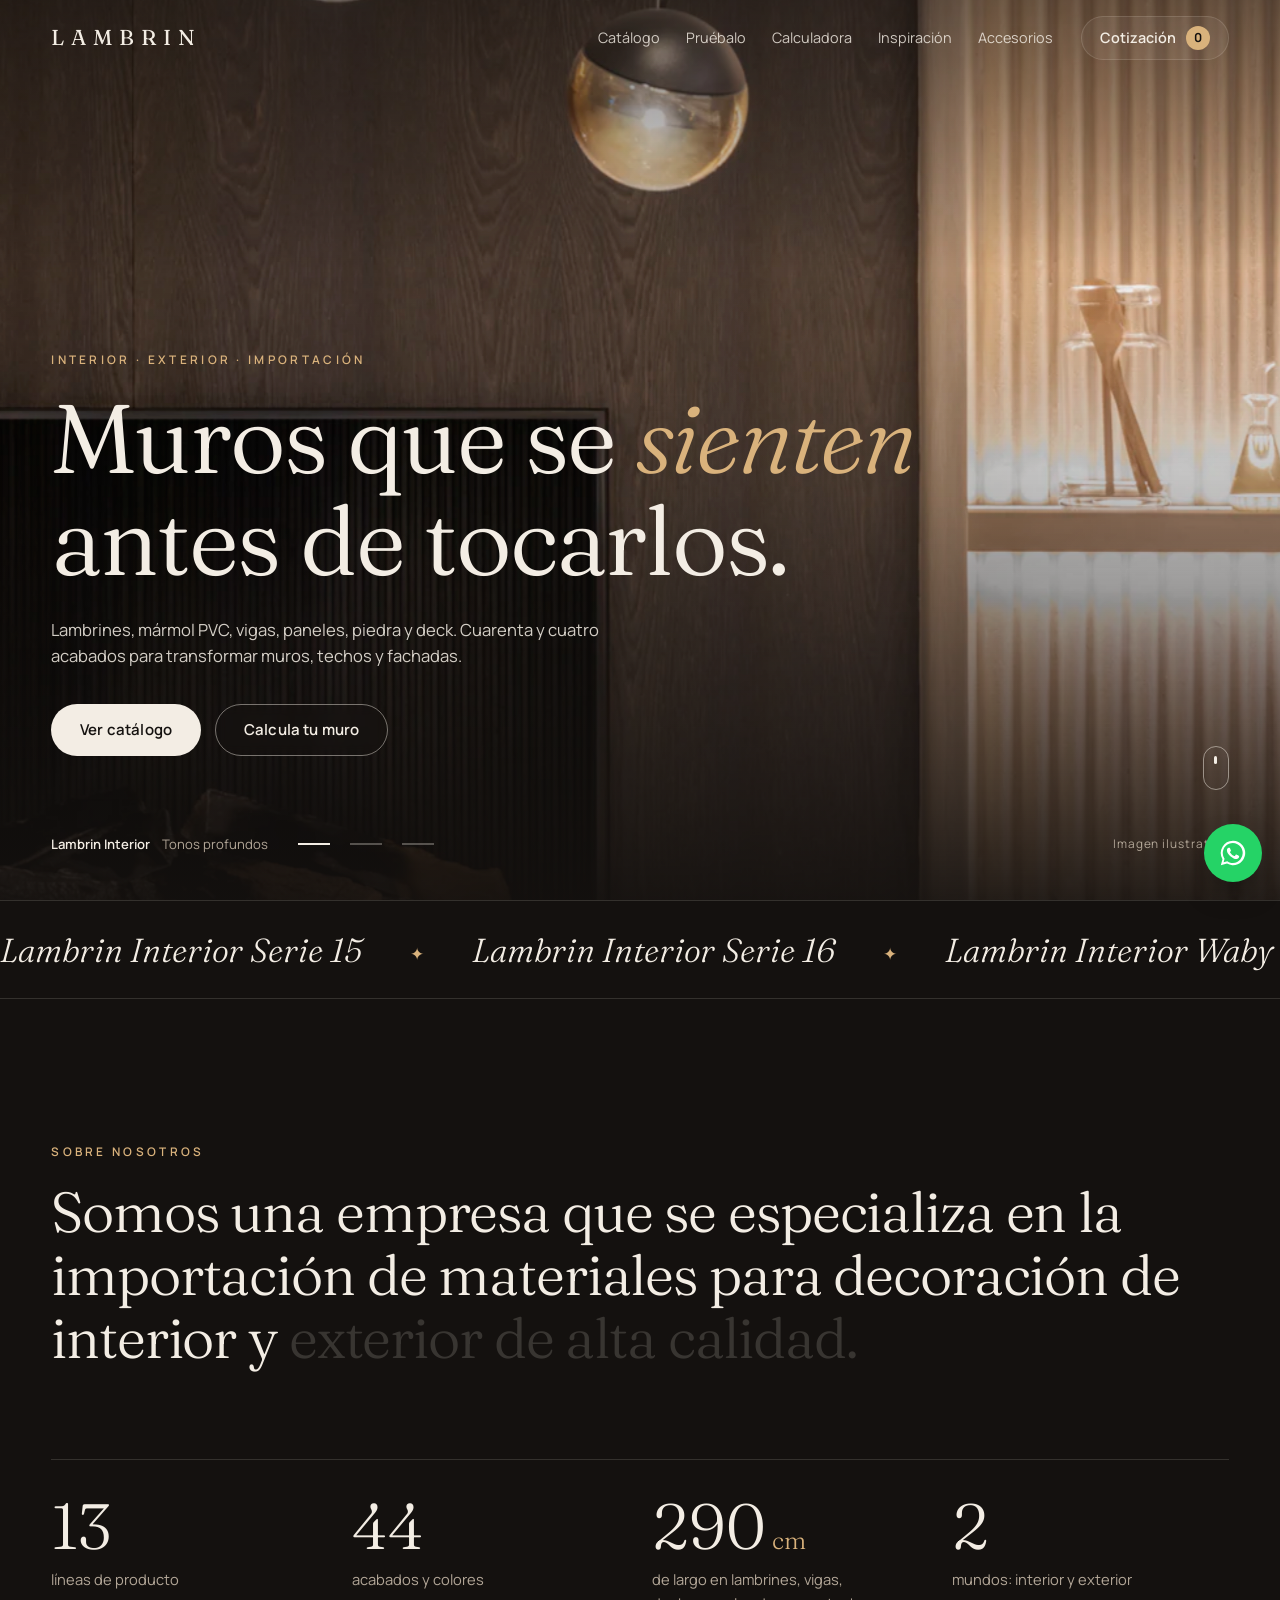
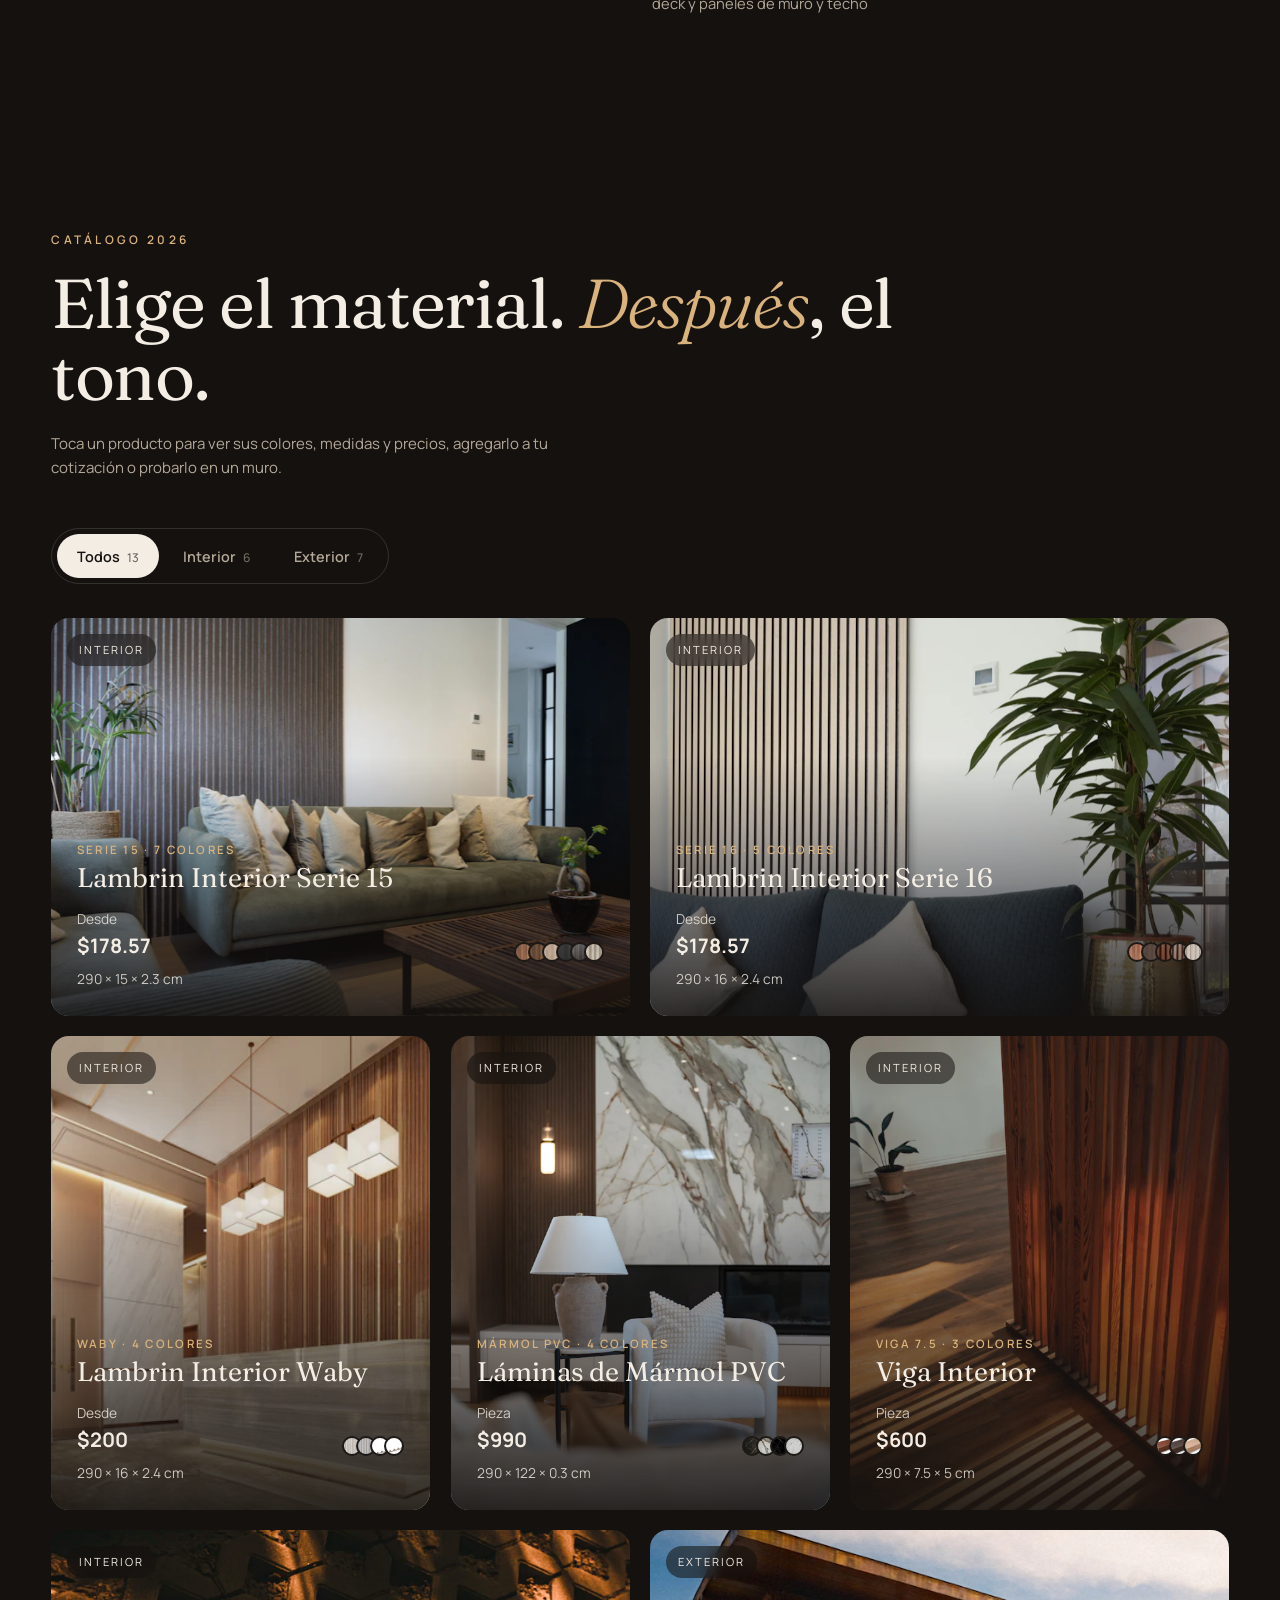
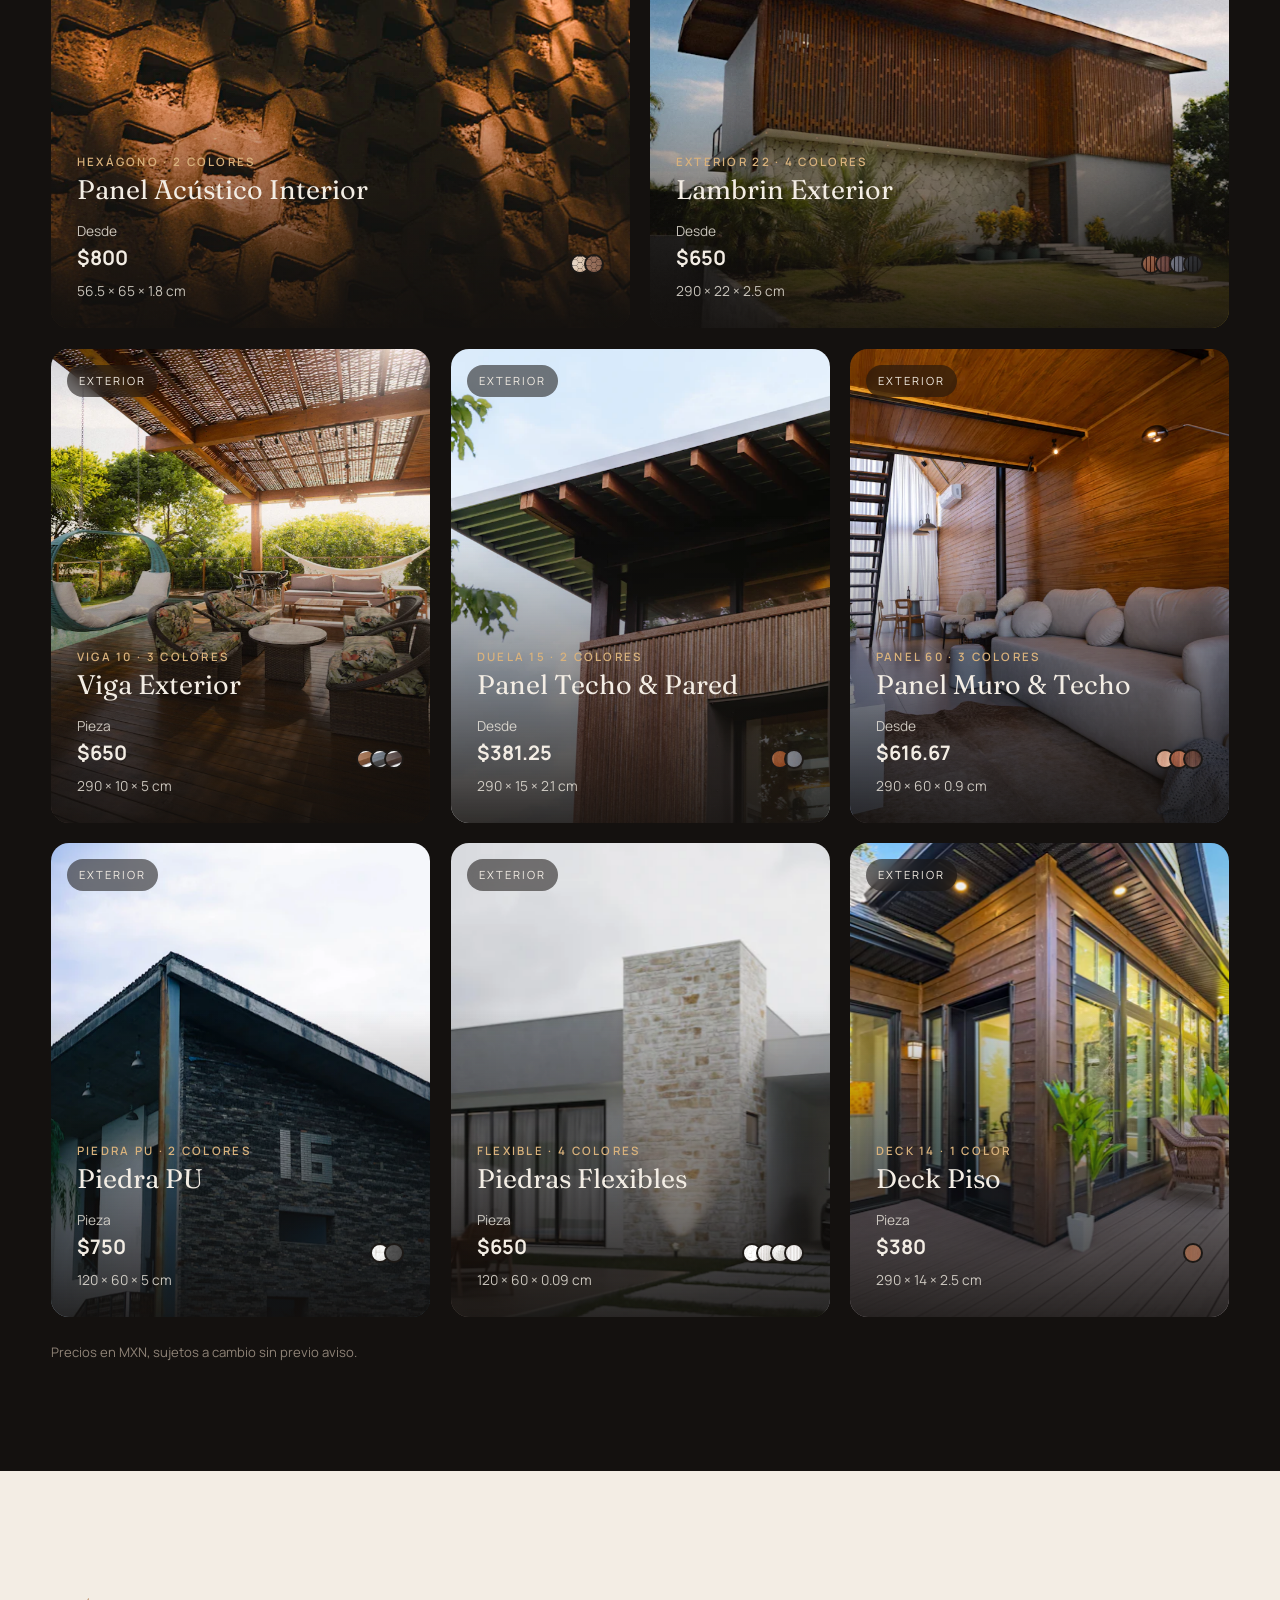
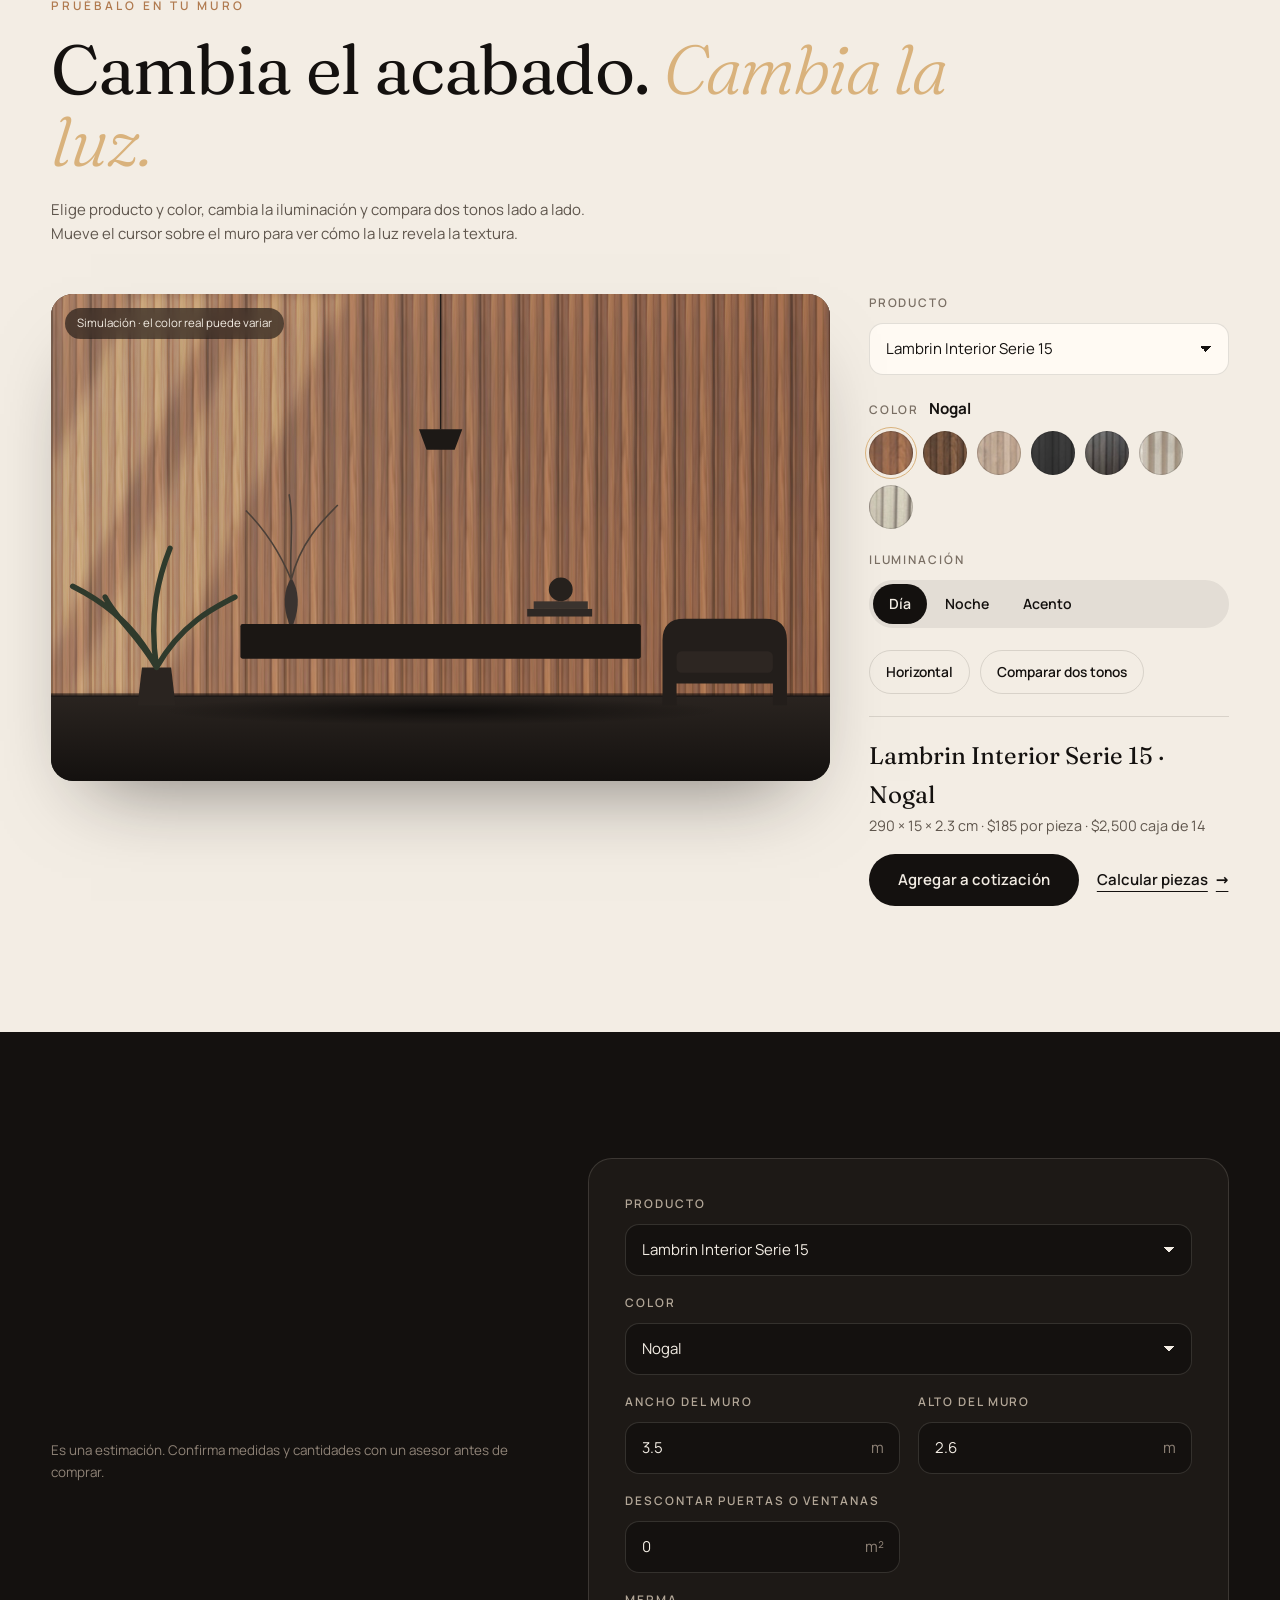
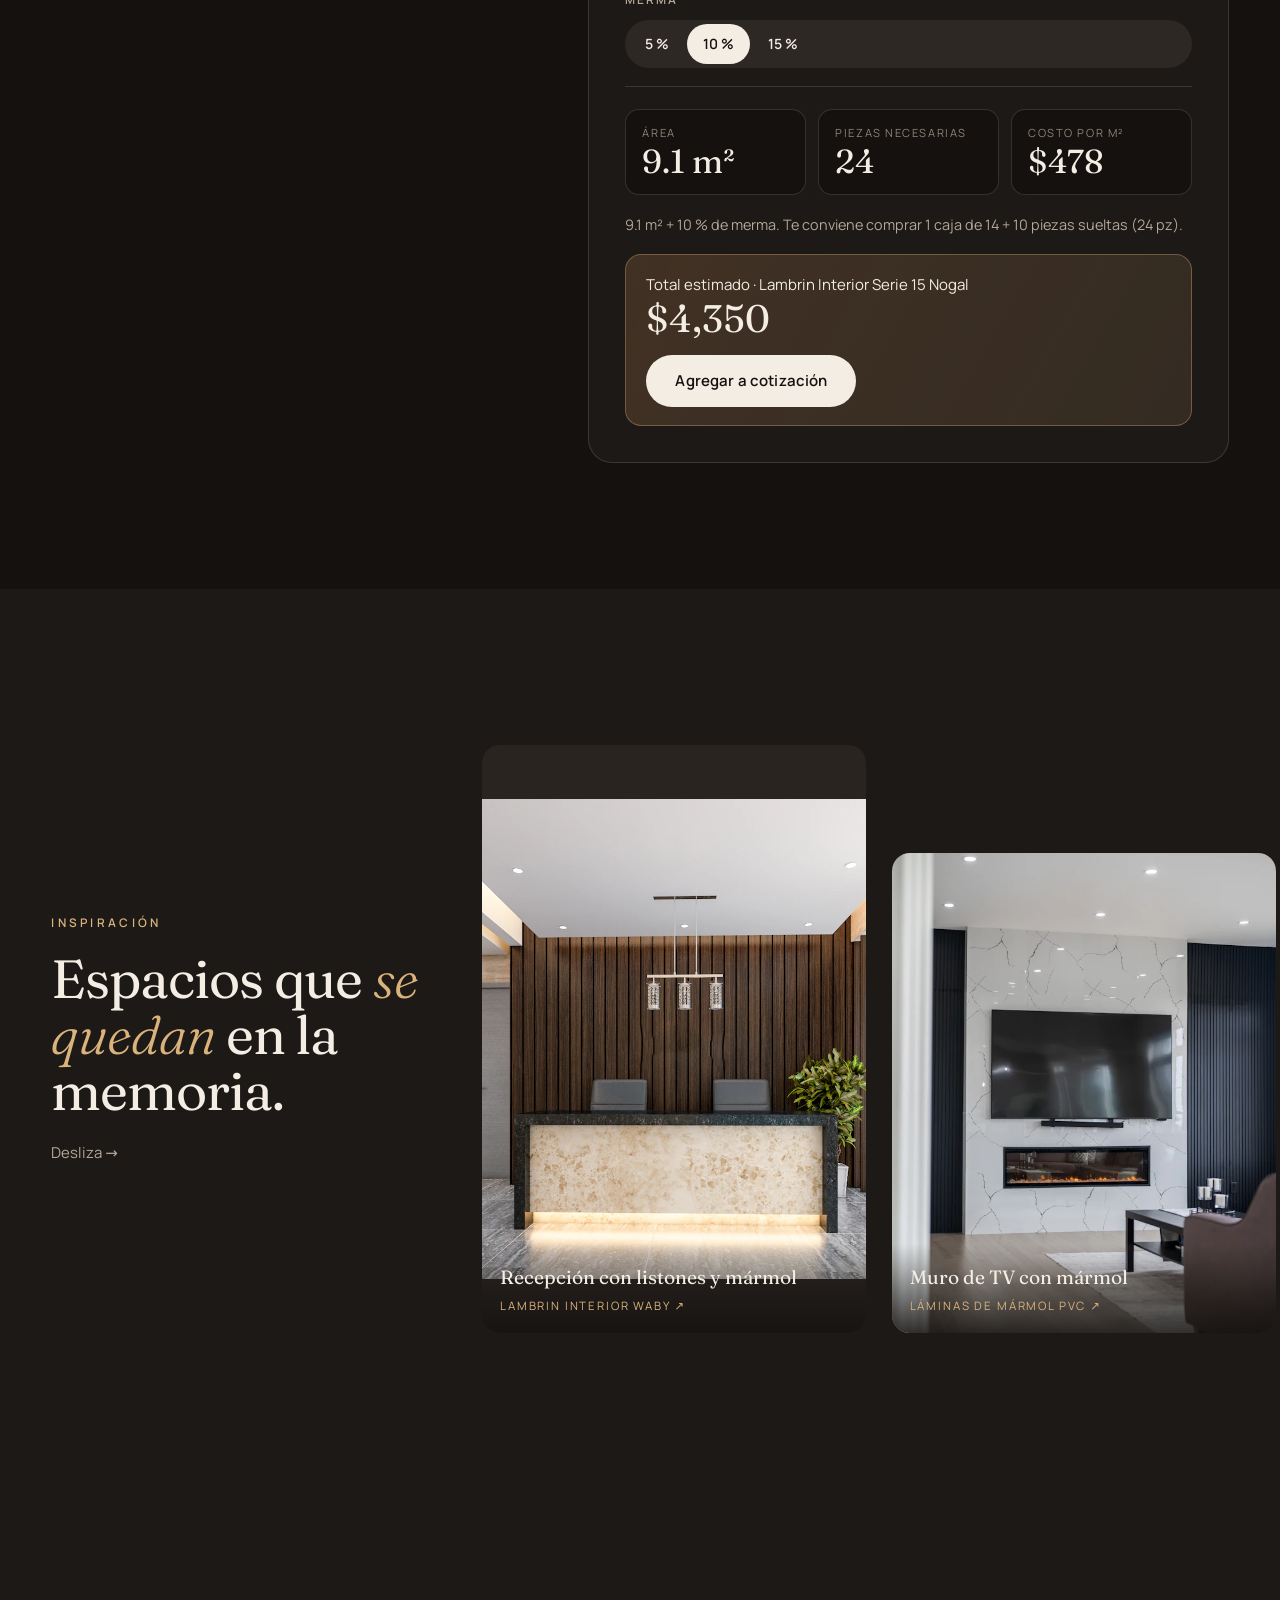
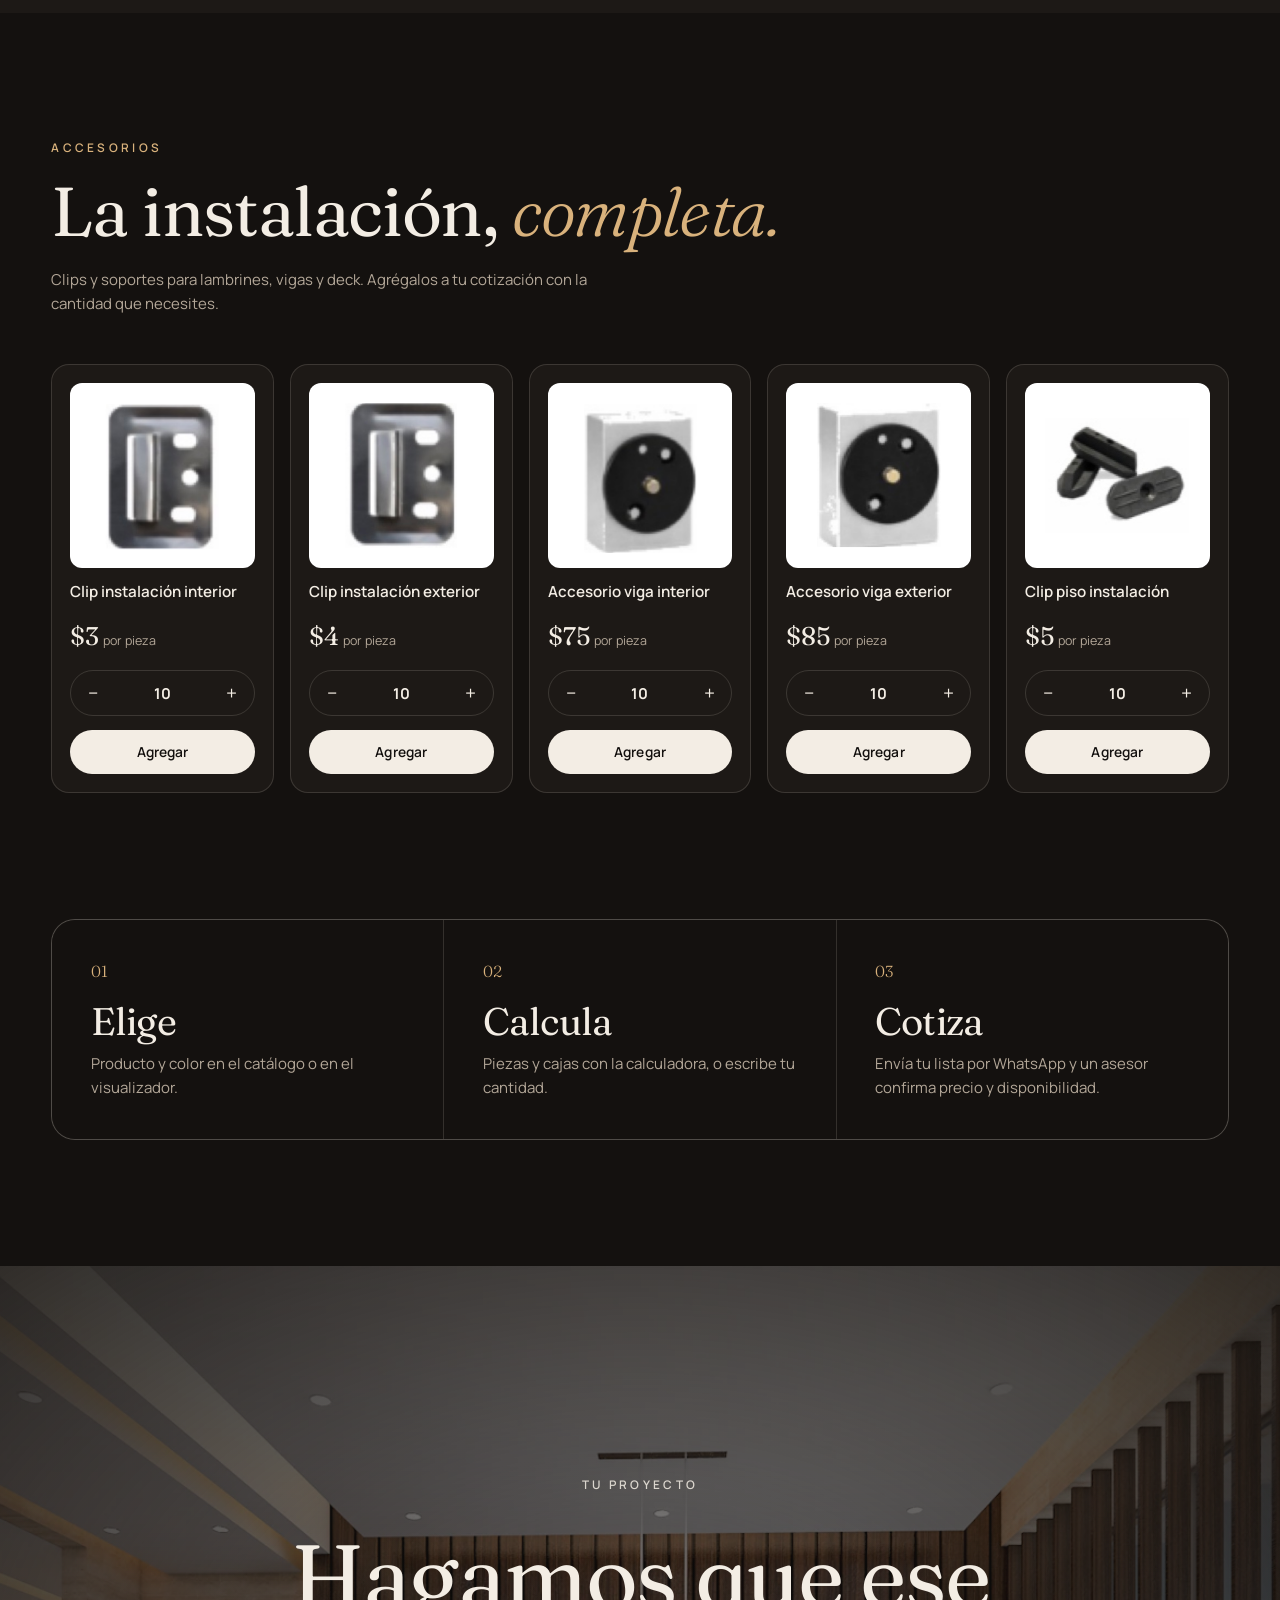
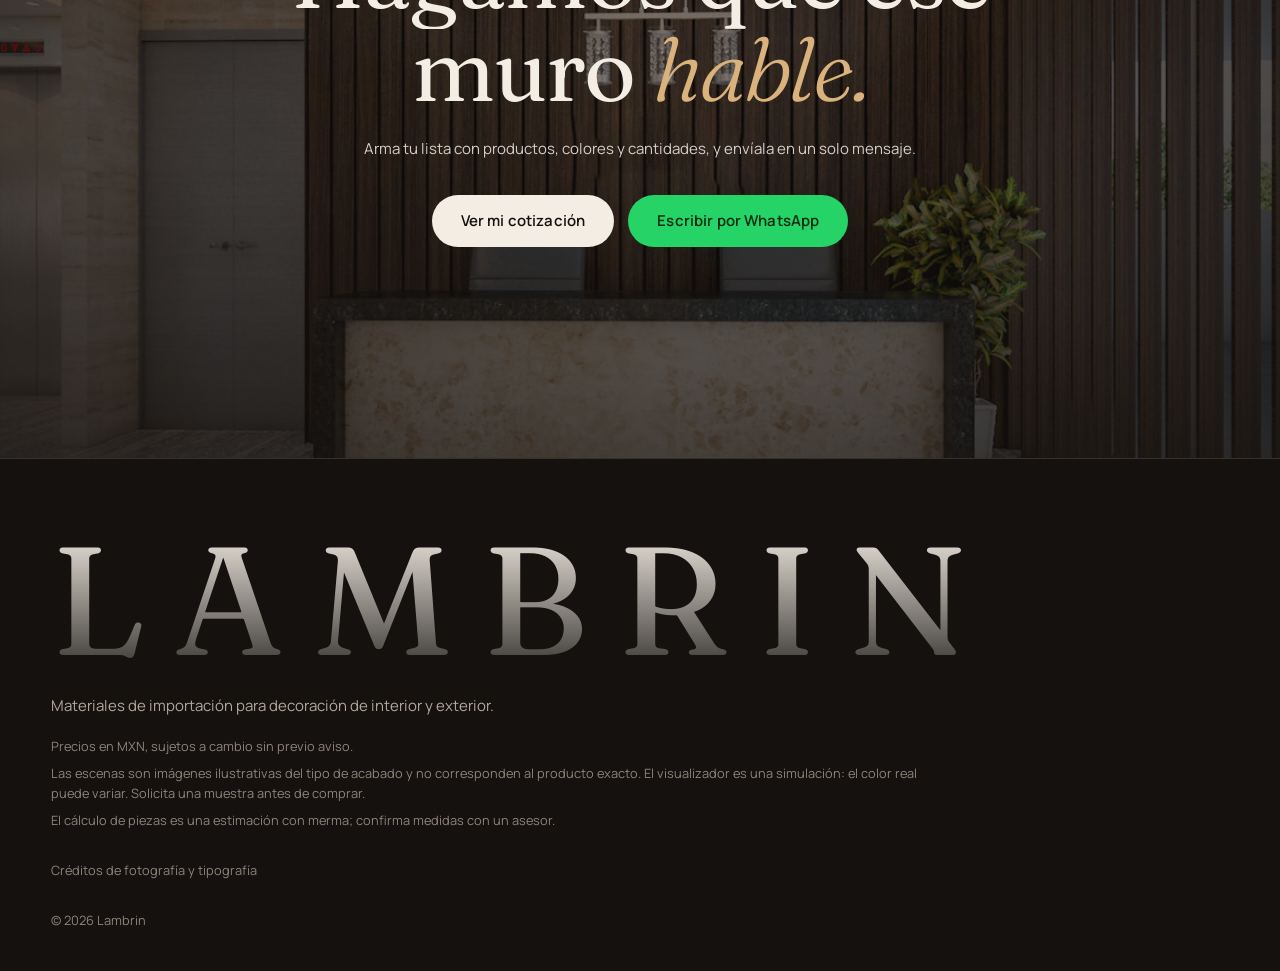
==== commit 6823cf38: "Datos: WhatsApp provisional y URL de GitHub Pages - CONTACT.whatsapp = 528681259055 (provisional par" ====
--- a/index.html
+++ b/index.html
@@ -10,7 +10,8 @@
   <meta property="og:locale" content="es_MX">
   <meta property="og:title" content="Lambrin · Acabados para muros, techos y fachadas">
   <meta property="og:description" content="Lambrines, mármol PVC, vigas, piedra y deck para interior y exterior. Elige tu acabado, calcula tus piezas y cotiza por WhatsApp.">
-  <meta property="og:image" content="assets/og.jpg">
+  <meta property="og:url" content="https://cafe-orvin.github.io/lambrin-landing/">
+  <meta property="og:image" content="https://cafe-orvin.github.io/lambrin-landing/assets/og.jpg">
   <meta name="twitter:card" content="summary_large_image">
   <link rel="icon" href="favicon.svg" type="image/svg+xml">
   <link rel="preload" href="assets/fuentes/fraunces-latin-wght-normal.woff2" as="font" type="font/woff2" crossorigin>
--- a/css/styles.css
+++ b/css/styles.css
@@ -28,7 +28,7 @@
 
 *, *::before, *::after { box-sizing: border-box; }
 [hidden] { display: none !important; }
-html { scroll-behavior: smooth; -webkit-text-size-adjust: 100%; }
+html { scroll-behavior: smooth; -webkit-text-size-adjust: 100%; overflow-x: clip; }
 body {
   margin: 0;
   background: var(--ink);
@@ -75,7 +75,7 @@
 .btn--wa::after { background: #1fb457; }
 .btn--block { width: 100%; }
 .btn[aria-disabled="true"] { --bg: var(--ink-3); --fg: var(--muted-light); pointer-events: none; }
-.link-arrow { display: inline-flex; align-items: center; gap: 8px; font-weight: 600; text-decoration: none; border-bottom: 1px solid currentColor; padding-bottom: 2px; }
+.link-arrow { display: inline-flex; align-items: center; gap: 8px; min-height: 44px; font-weight: 600; text-decoration: underline; text-underline-offset: 6px; text-decoration-thickness: 1px; }
 .link-arrow::after { content: "→"; transition: transform .3s var(--ease); }
 .link-arrow:hover::after { transform: translateX(4px); }
 .link-btn { background: none; border: 0; padding: 8px 0; color: var(--muted); text-decoration: underline; text-underline-offset: 3px; min-height: 44px; }
@@ -208,7 +208,8 @@
 .filters__ink { position: absolute; top: 5px; bottom: 5px; left: 0; width: 0; border-radius: 999px; background: var(--cream); transition: transform .5s var(--ease), width .5s var(--ease); }
 .grid { display: grid; grid-template-columns: repeat(12, 1fr); gap: clamp(14px, 1.6vw, 24px); padding: 0 var(--gutter); max-width: 1500px; margin: 0 auto; }
 .card { grid-column: span 4; position: relative; border-radius: var(--radius); overflow: hidden; background: var(--ink-2); cursor: pointer; aspect-ratio: 4 / 5; transform-style: preserve-3d; transition: transform .6s var(--ease), opacity .5s, box-shadow .5s; will-change: transform; border: 0; padding: 0; text-align: left; color: var(--cream); }
-.card:nth-child(7n + 1), .card:nth-child(7n + 5) { grid-column: span 6; aspect-ratio: 16 / 11; }
+.card[data-span="6"] { grid-column: span 6; aspect-ratio: 16 / 11; }
+.card[data-span="12"] { grid-column: 1 / -1; aspect-ratio: 21 / 9; }
 .card.is-hidden { display: none; }
 .card__img { position: absolute; inset: -6% 0; height: 112%; width: 100%; object-fit: cover; transition: transform 1.2s var(--ease), filter .6s; transform: translate3d(0, var(--py, 0px), 0) scale(1.02); }
 .card:hover .card__img { transform: translate3d(0, var(--py, 0px), 0) scale(1.08); }
@@ -348,7 +349,7 @@
 .calc__fine { margin-top: 18px; font-size: .84rem; color: var(--muted) !important; }
 .calc__form { display: grid; grid-template-columns: 1fr 1fr; gap: 18px; background: var(--ink-2); border: 1px solid var(--line-dark); border-radius: 24px; padding: clamp(20px, 3vw, 36px); }
 .calc__form .field > span { color: var(--muted-light); }
-.calc__form select, .calc__form .unit input { background: var(--ink); color: var(--cream); border-color: var(--line-dark); }
+.calc__form select, .calc__form .unit input { background-color: var(--ink); color: var(--cream); border-color: var(--line-dark); }
 .calc__form select { background-image: linear-gradient(45deg, transparent 50%, var(--cream) 50%), linear-gradient(135deg, var(--cream) 50%, transparent 50%); }
 .calc__form .seg { background: rgba(243, 237, 228, .07); }
 .calc__form .seg button[aria-checked="true"] { background: var(--cream); color: var(--ink); }
@@ -383,7 +384,7 @@
 
 /* ---------- Accesorios ---------- */
 .acc { padding: clamp(90px, 14vh, 150px) 0; }
-.acc__grid { display: grid; grid-template-columns: repeat(5, 1fr); gap: 16px; padding: 0 var(--gutter); max-width: 1500px; margin: 0 auto; }
+.acc__grid { display: grid; grid-template-columns: repeat(5, minmax(0, 1fr)); gap: 16px; padding: 0 var(--gutter); max-width: 1500px; margin: 0 auto; }
 .acc-card { background: var(--ink-2); border: 1px solid var(--line-dark); border-radius: var(--radius); padding: 18px; display: grid; gap: 14px; transition: transform .5s var(--ease), border-color .4s; }
 .acc-card:hover { transform: translateY(-6px); border-color: rgba(217, 178, 124, .45); }
 .acc-card__img { aspect-ratio: 1; border-radius: 12px; background: #fff; display: grid; place-items: center; overflow: hidden; }
@@ -392,7 +393,9 @@
 .acc-card h3 { font-family: var(--sans); font-size: .95rem; font-weight: 600; letter-spacing: 0; line-height: 1.3; }
 .acc-card p { font-family: var(--serif); font-size: 1.6rem; }
 .acc-card p small { font-family: var(--sans); font-size: .78rem; color: var(--muted-light); margin-left: 4px; }
-.acc-card .stepper { border-color: var(--line-dark); }
+.acc-card .stepper { border-color: var(--line-dark); width: 100%; }
+.acc-card .stepper input { flex: 1; min-width: 0; width: auto; }
+.acc-card .row { min-width: 0; }
 .acc-card .row { display: flex; gap: 8px; align-items: center; justify-content: space-between; }
 .acc-card .btn { min-height: 44px; padding: 0 16px; font-size: .86rem; }
 
@@ -464,13 +467,13 @@
 .cart__row .link-btn { color: #6b6158; }
 
 /* ---------- Aviso ---------- */
-.toast { position: fixed; left: 50%; bottom: 28px; z-index: 400; transform: translate(-50%, 140%); background: var(--ink); color: var(--cream); padding: 14px 22px; border-radius: 999px; border: 1px solid var(--line-dark); box-shadow: 0 20px 40px -14px rgba(0, 0, 0, .6); font-size: .9rem; transition: transform .5s var(--ease); max-width: calc(100vw - 32px); }
-.toast.is-on { transform: translate(-50%, 0); }
+.toast { position: fixed; left: 50%; bottom: 28px; z-index: 400; transform: translate(-50%, 200%); visibility: hidden; background: var(--ink); color: var(--cream); padding: 14px 22px; border-radius: 999px; border: 1px solid var(--line-dark); box-shadow: 0 20px 40px -14px rgba(0, 0, 0, .6); font-size: .9rem; transition: transform .5s var(--ease); max-width: calc(100vw - 32px); }
+.toast.is-on { transform: translate(-50%, 0); visibility: visible; }
 
 /* ---------- Adaptación ---------- */
 @media (max-width: 1100px) {
   .card { grid-column: span 6 !important; aspect-ratio: 4 / 5 !important; }
-  .acc__grid { grid-template-columns: repeat(3, 1fr); }
+  .acc__grid { grid-template-columns: repeat(3, minmax(0, 1fr)); }
   .viz__layout { grid-template-columns: 1fr; }
   .viz__stage { position: relative; top: 0; }
   .viz__panel { grid-template-columns: 1fr 1fr; }
@@ -505,7 +508,9 @@
   .room { aspect-ratio: 4 / 5; }
   .calc__form { grid-template-columns: 1fr; }
   .calc__nums { grid-template-columns: 1fr 1fr; }
-  .acc__grid { grid-template-columns: 1fr 1fr; }
+  .acc__grid { grid-template-columns: repeat(2, minmax(0, 1fr)); gap: 10px; }
+  .acc-card { padding: 12px; }
+  .acc-card .stepper button { width: 36px; }
   .specs dd { font-size: 1.25rem; }
   .sheet__swatch { grid-template-columns: 110px 1fr; }
   .lens { width: 110px; }
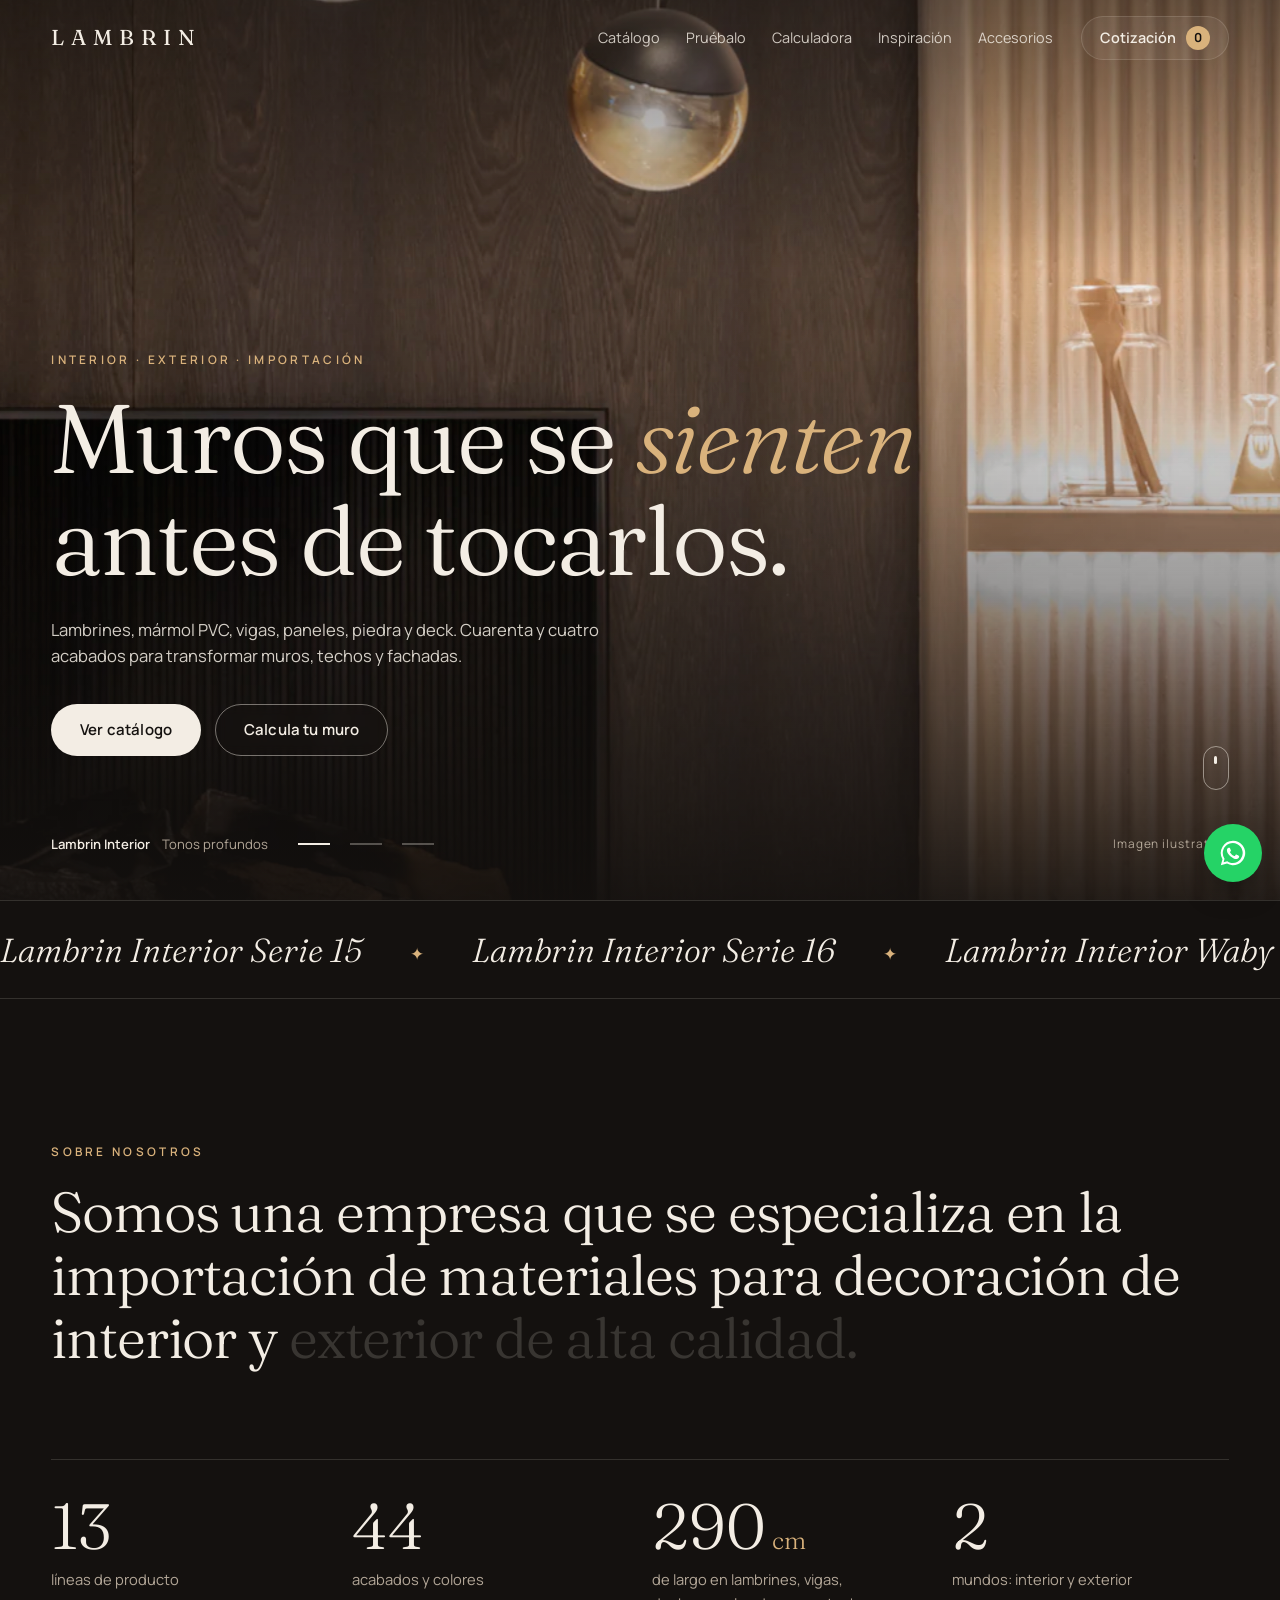
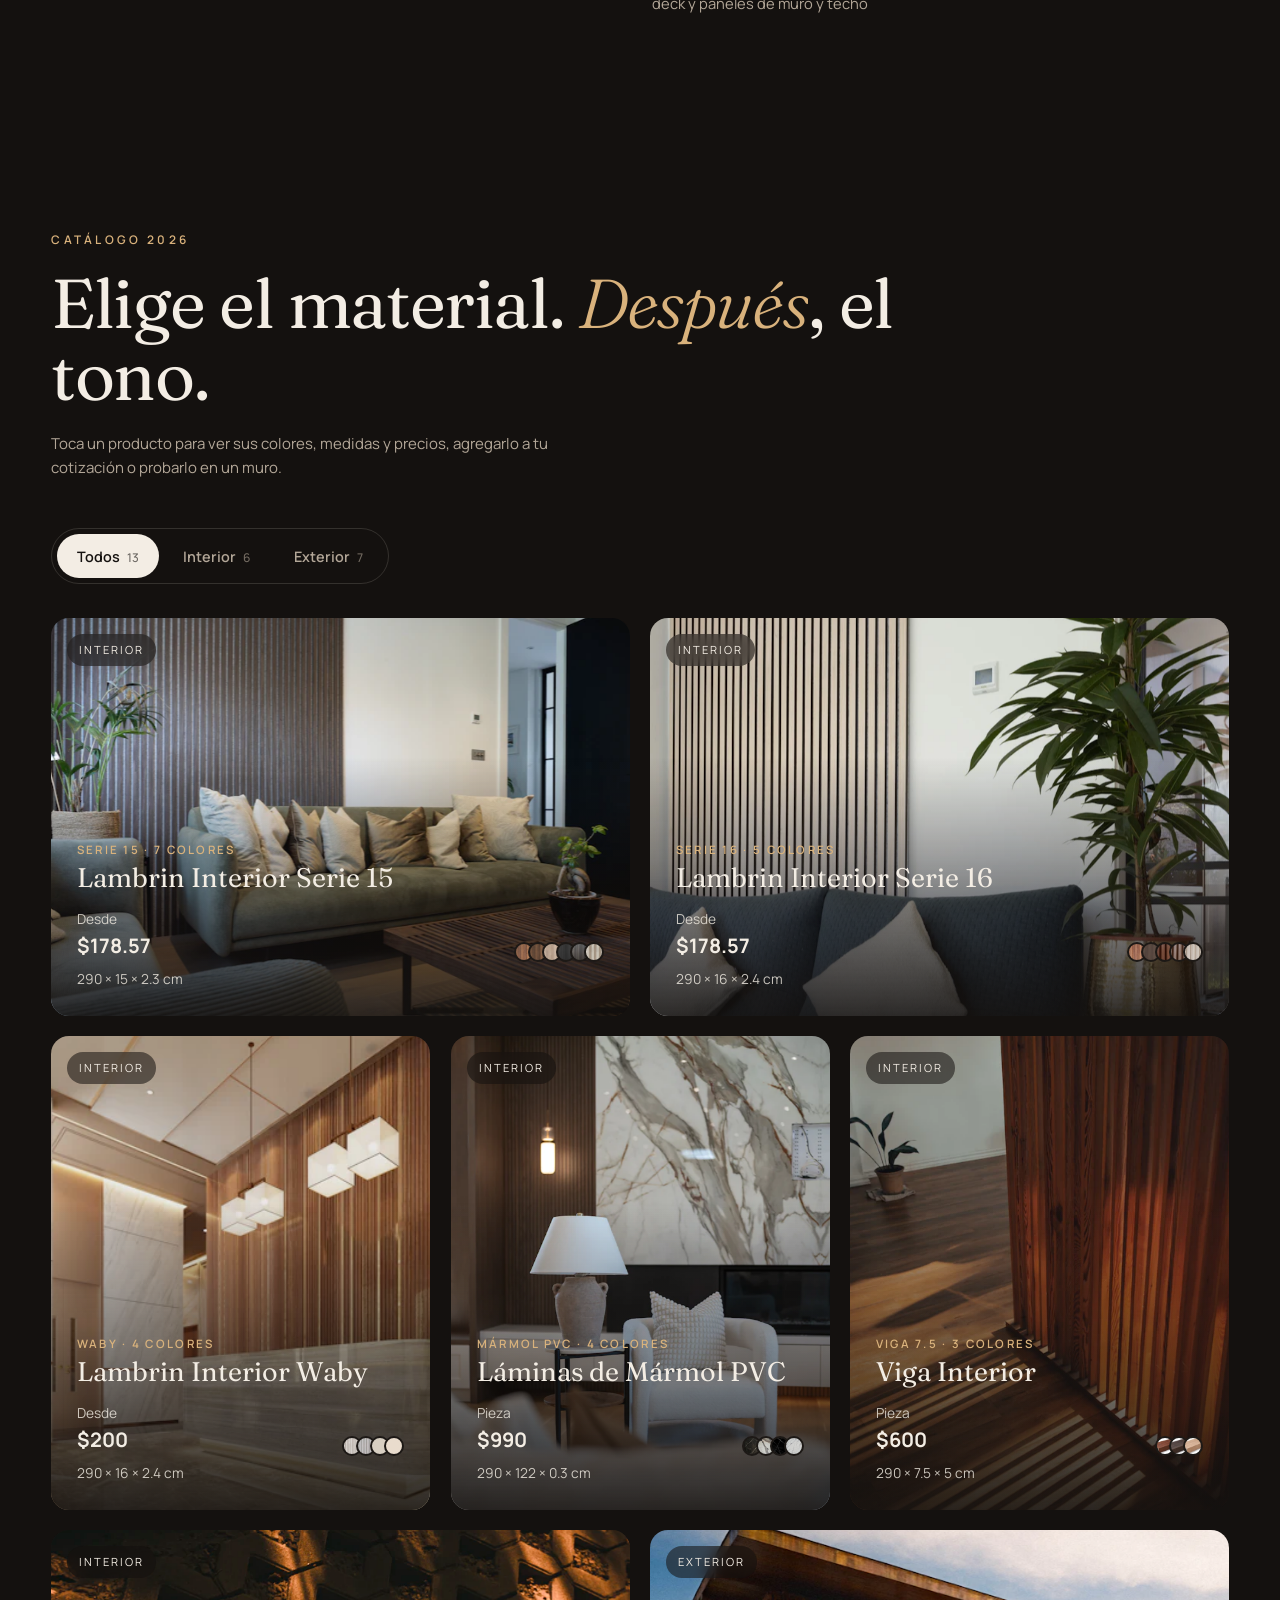
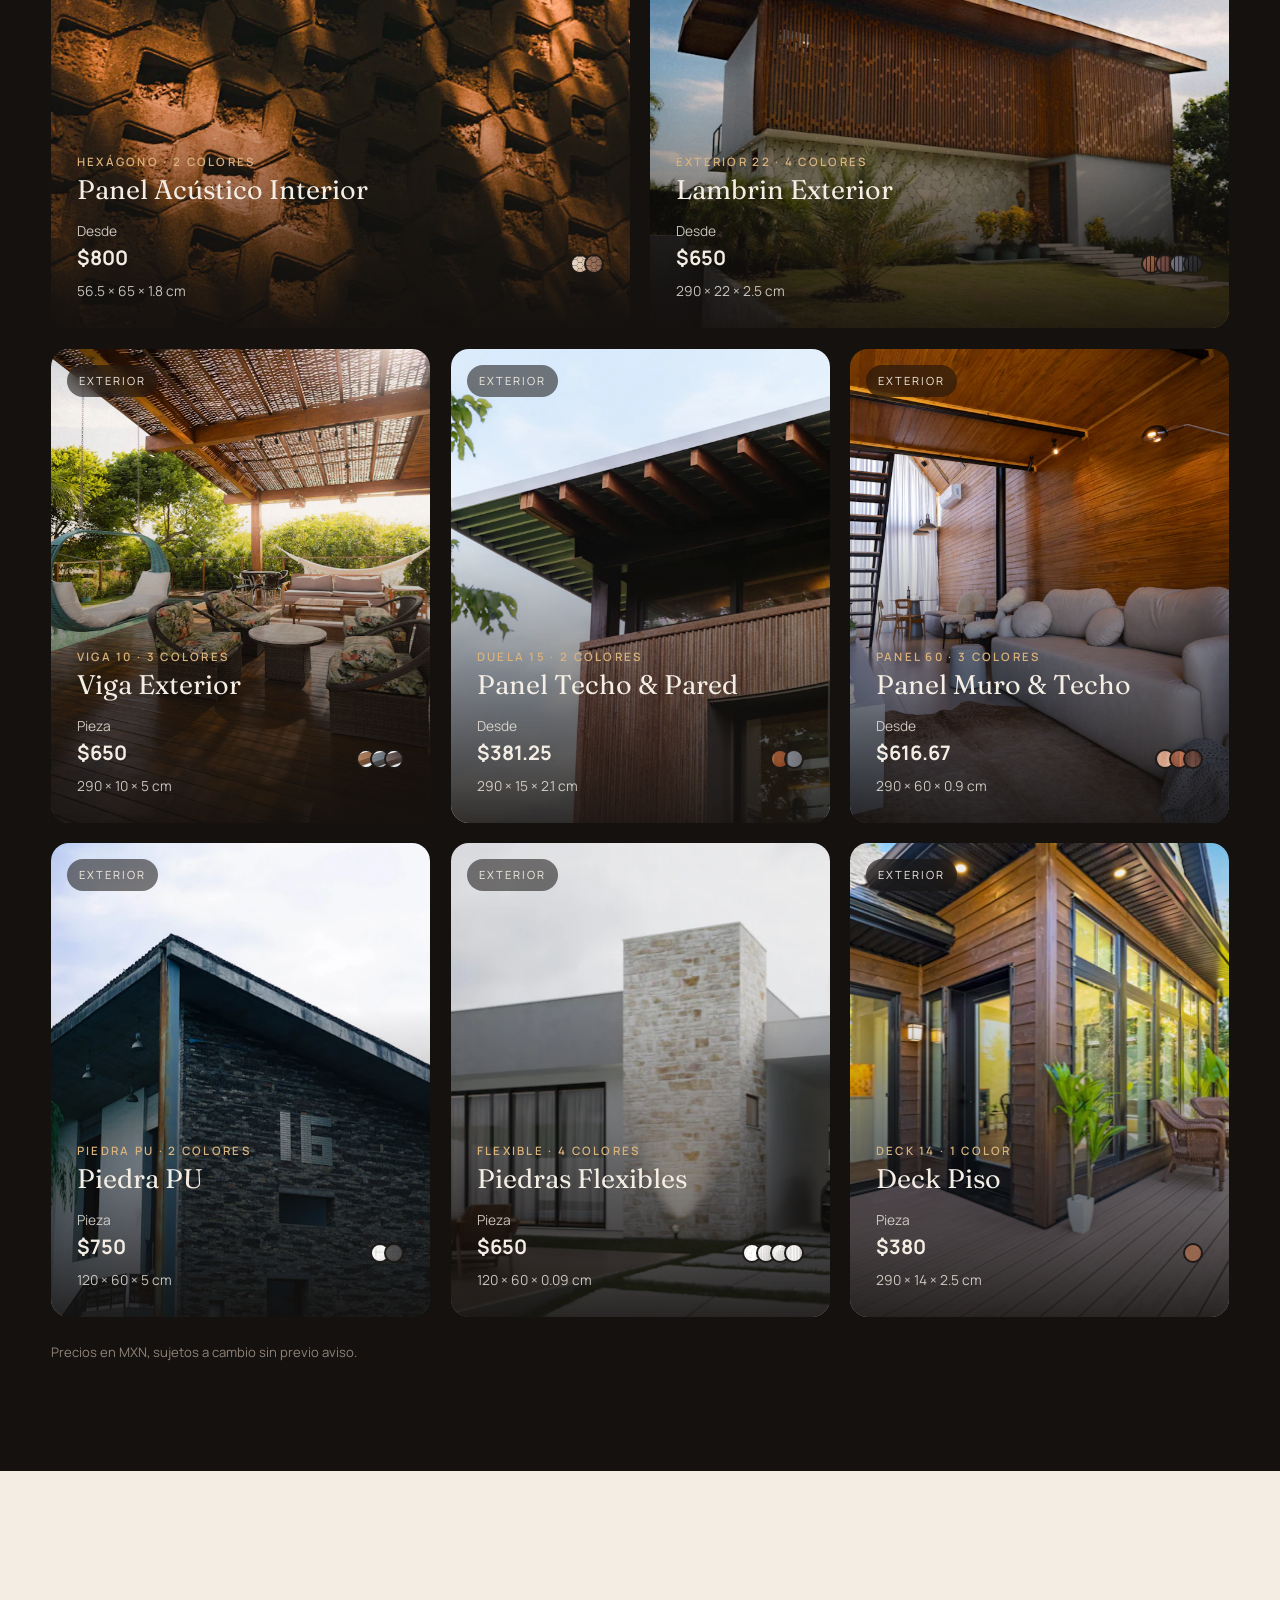
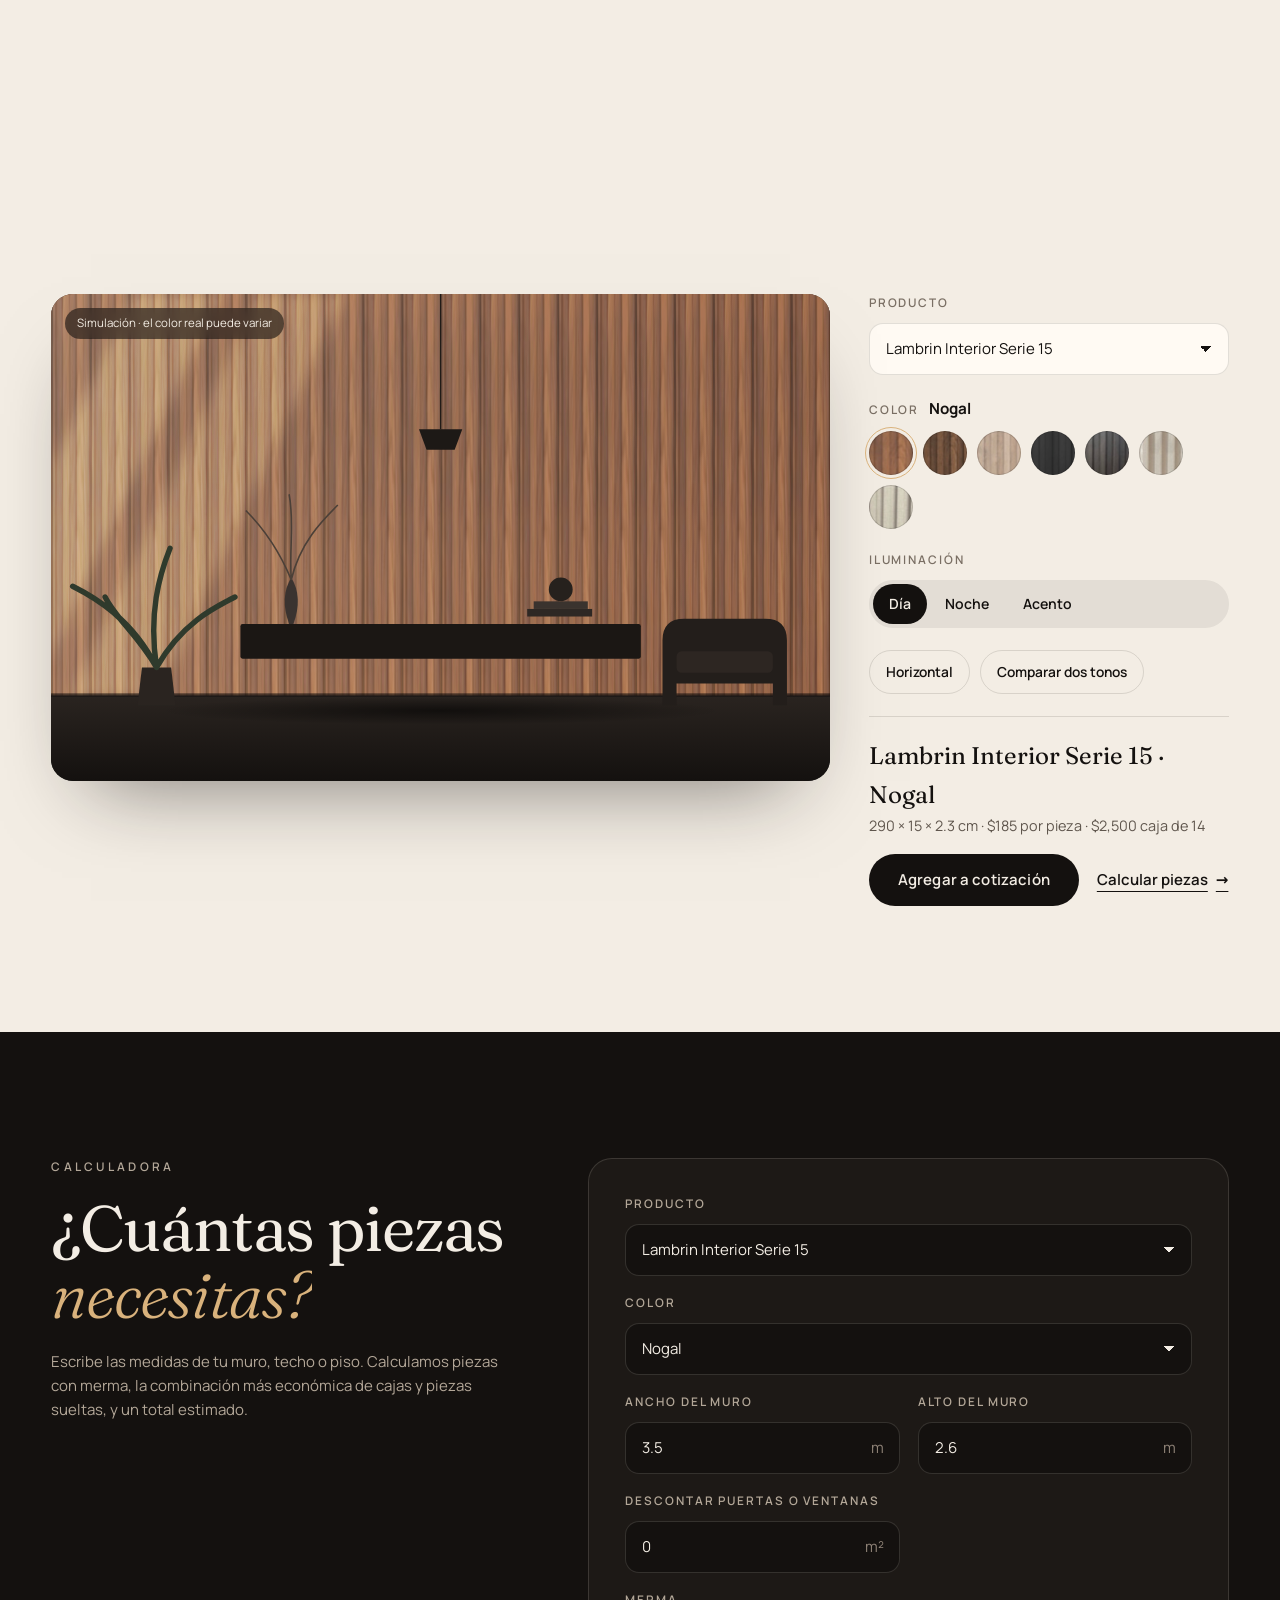
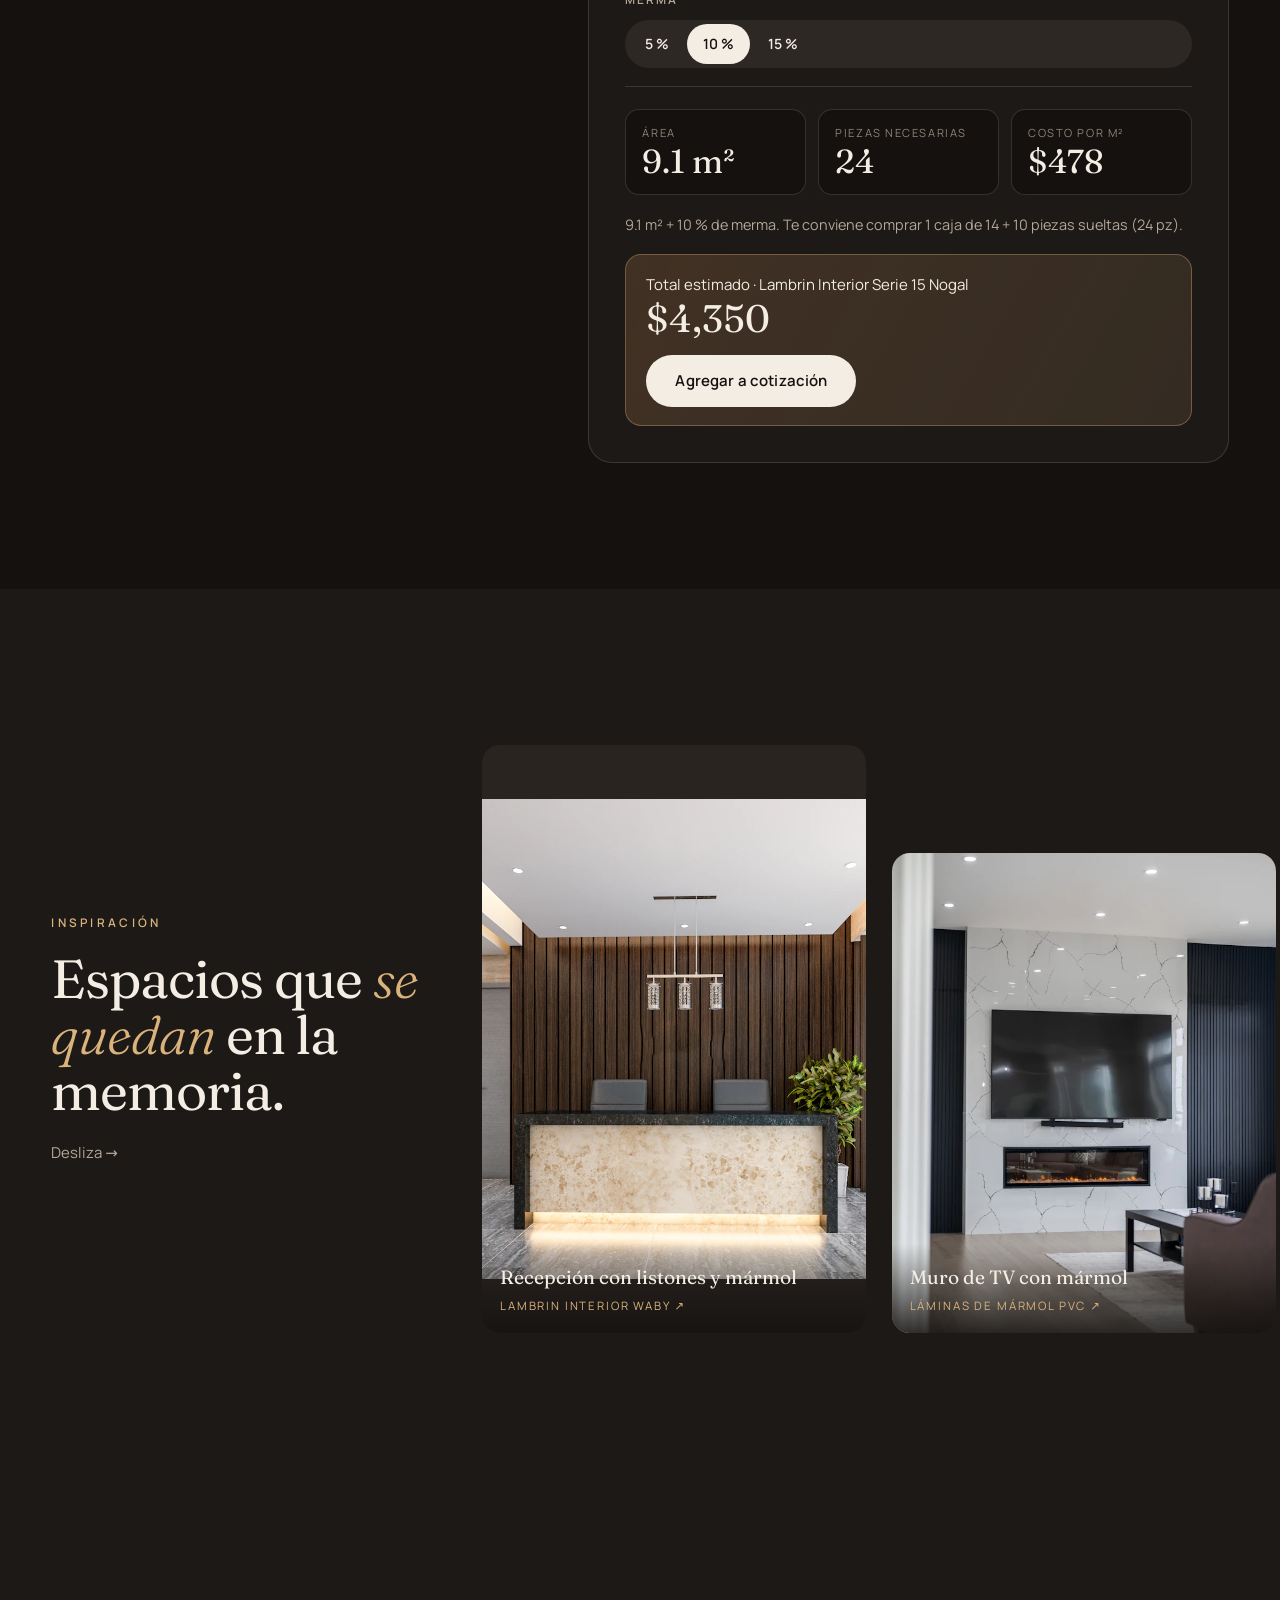
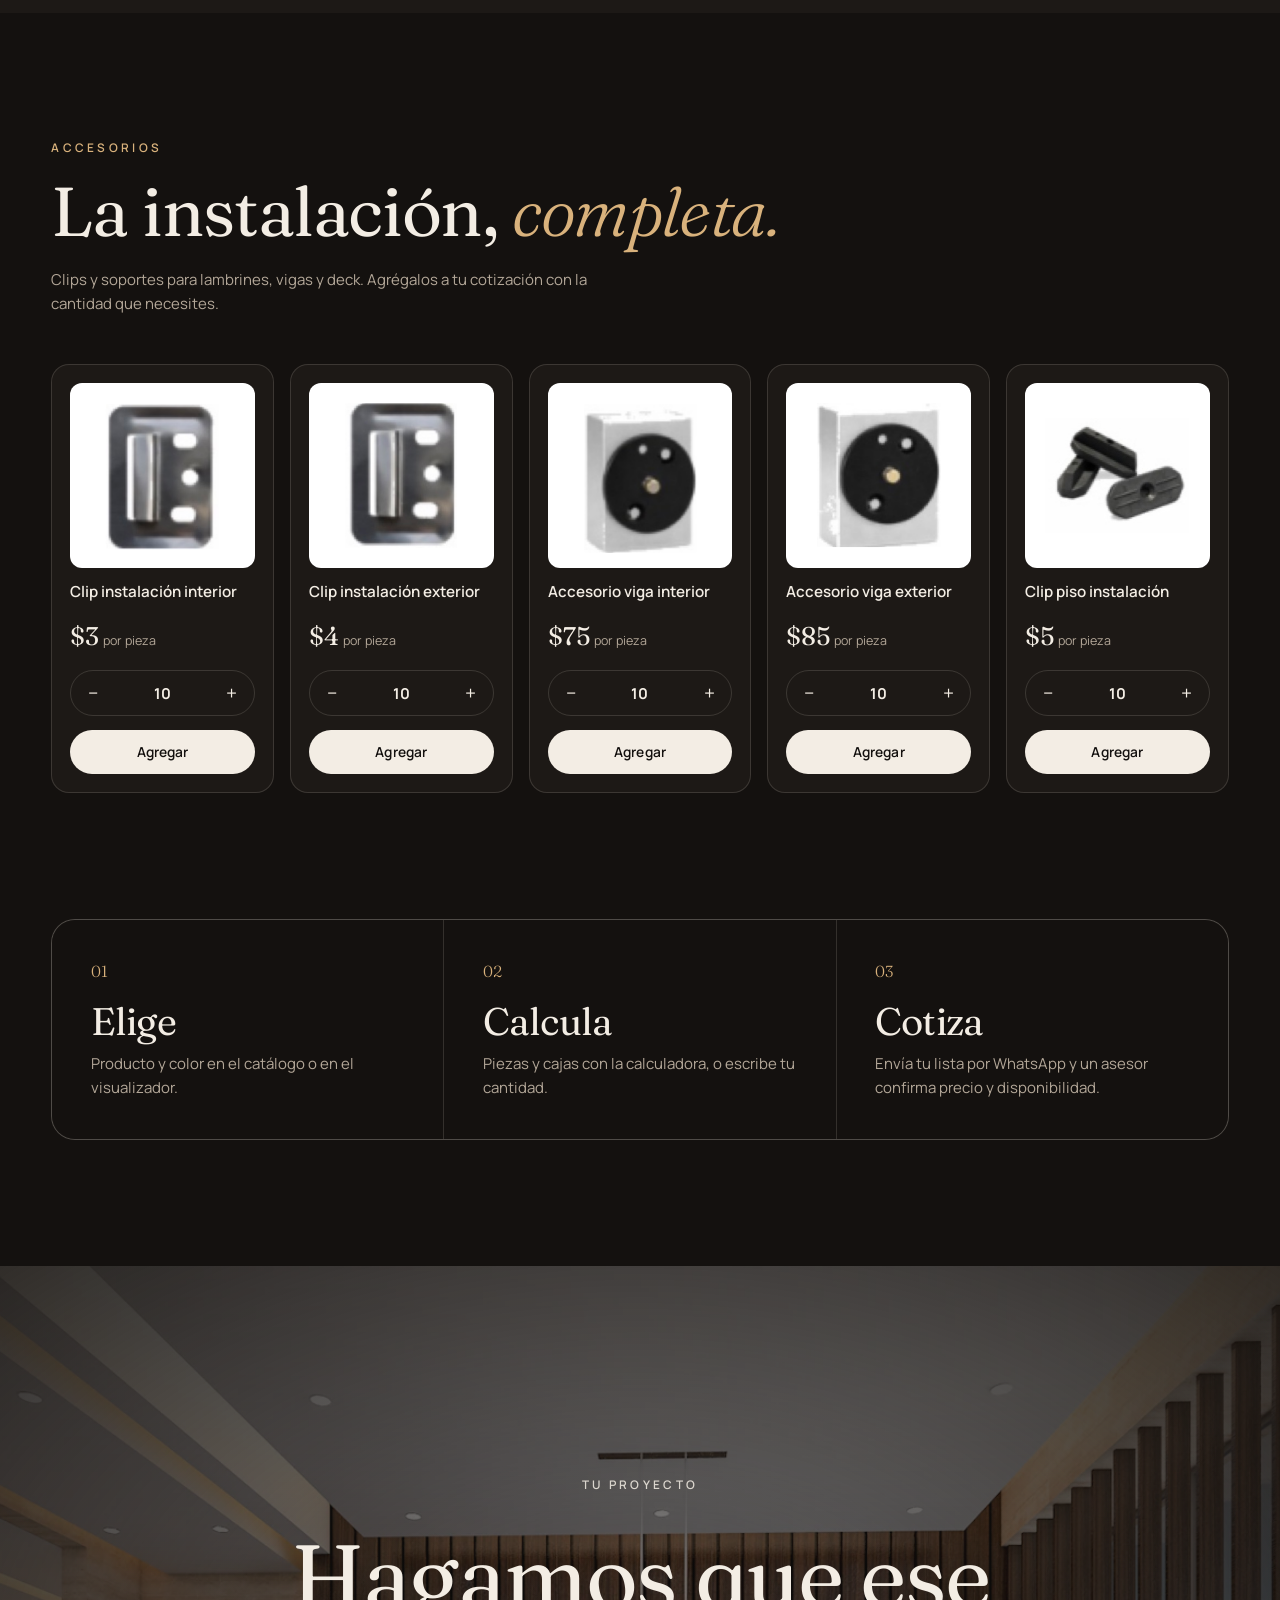
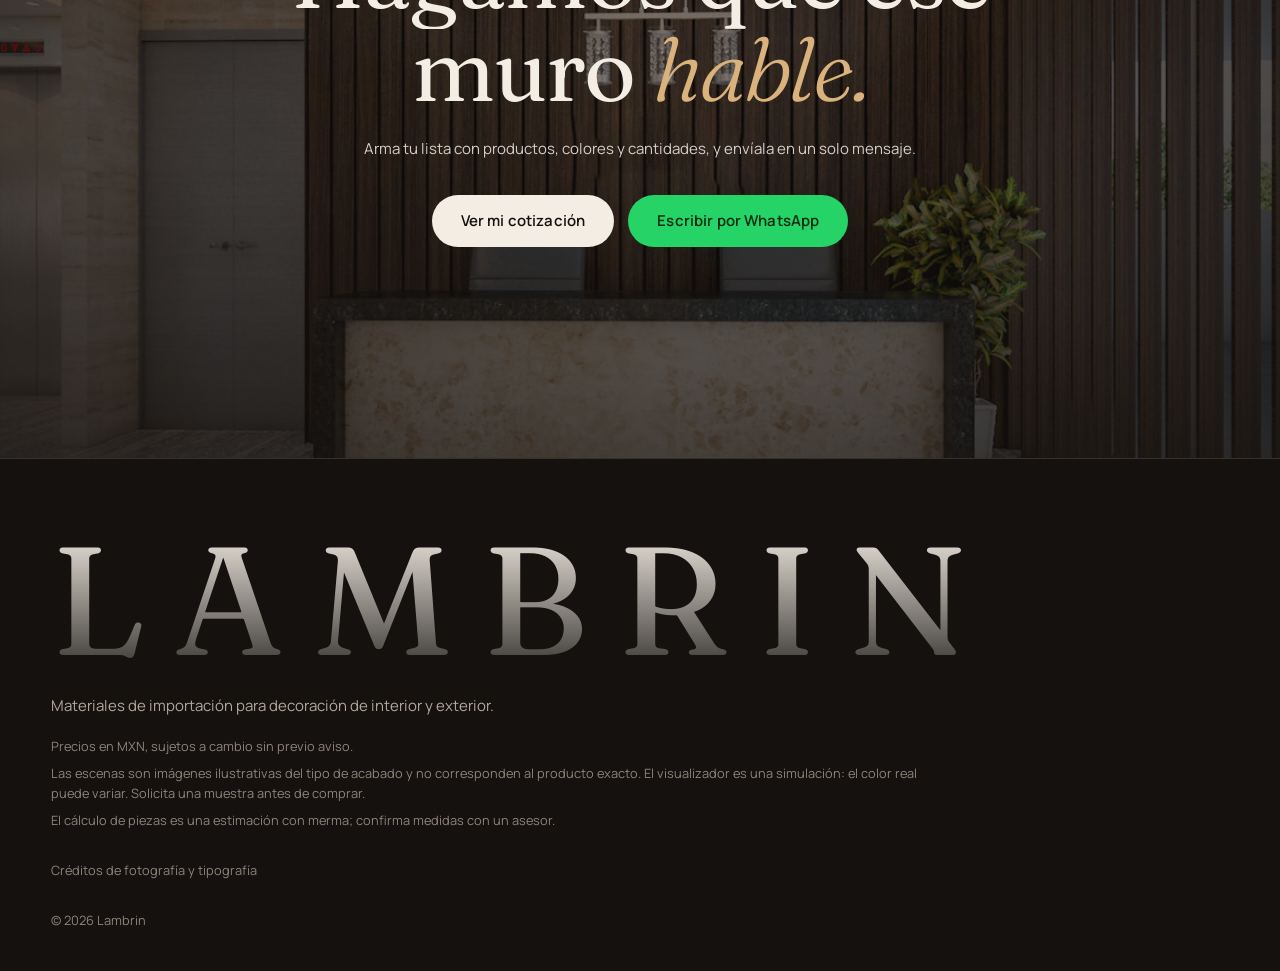
==== commit 787805f1: "Ficha: vista «Tu muro» que cambia con el color y muestras de solo tono - Al elegir un color en la fi" ====
--- a/index.html
+++ b/index.html
@@ -341,7 +341,12 @@
       <button type="button" class="sheet__close" data-close-sheet aria-label="Cerrar ficha">×</button>
       <div class="sheet__media">
         <img data-sheet-img alt="">
-        <span class="sheet__note">Imagen ilustrativa</span>
+        <div class="room room--sheet" data-sheet-room data-light="dia" aria-hidden="true"></div>
+        <span class="sheet__note" data-sheet-note>Imagen ilustrativa</span>
+        <div class="seg sheet__view" role="radiogroup" aria-label="Vista" data-sheet-view>
+          <button type="button" role="radio" aria-checked="true" data-view="foto">Foto</button>
+          <button type="button" role="radio" aria-checked="false" data-view="muro">Tu muro</button>
+        </div>
       </div>
       <div class="sheet__body">
         <p class="eyebrow" data-sheet-line></p>
--- a/css/styles.css
+++ b/css/styles.css
@@ -252,6 +252,9 @@
 .sheet__media { position: relative; overflow: hidden; }
 .sheet__media img { width: 100%; height: 100%; object-fit: cover; transform: scale(1.08); transition: transform 1.4s var(--ease); }
 .sheet.is-open .sheet__media img { transform: none; }
+.sheet__media .room { position: absolute; inset: 0; aspect-ratio: auto; opacity: 0; visibility: hidden; transition: opacity .8s var(--ease), visibility 0s .8s; }
+.sheet__media.is-muro .room { opacity: 1; visibility: visible; transition: opacity .8s var(--ease); }
+.sheet__media .sheet__view { position: absolute; right: 16px; bottom: 12px; background: rgba(243, 237, 228, .88); backdrop-filter: blur(6px); -webkit-backdrop-filter: blur(6px); }
 .sheet__note { position: absolute; left: 16px; bottom: 16px; font-size: .72rem; color: var(--cream); background: rgba(20, 17, 15, .5); padding: 6px 10px; border-radius: 999px; }
 .sheet__body { overflow-y: auto; padding: clamp(28px, 4vw, 56px); padding-top: 72px; overscroll-behavior: contain; }
 .sheet__body .eyebrow { color: var(--wood); }
@@ -514,6 +517,7 @@
   .specs dd { font-size: 1.25rem; }
   .sheet__swatch { grid-template-columns: 110px 1fr; }
   .lens { width: 110px; }
+  .sheet__note { top: 16px; bottom: auto; }
   .prices { grid-template-columns: 1fr; }
   .buy__total { margin-left: 0; width: 100%; }
   .filters { display: flex; margin-right: var(--gutter); }
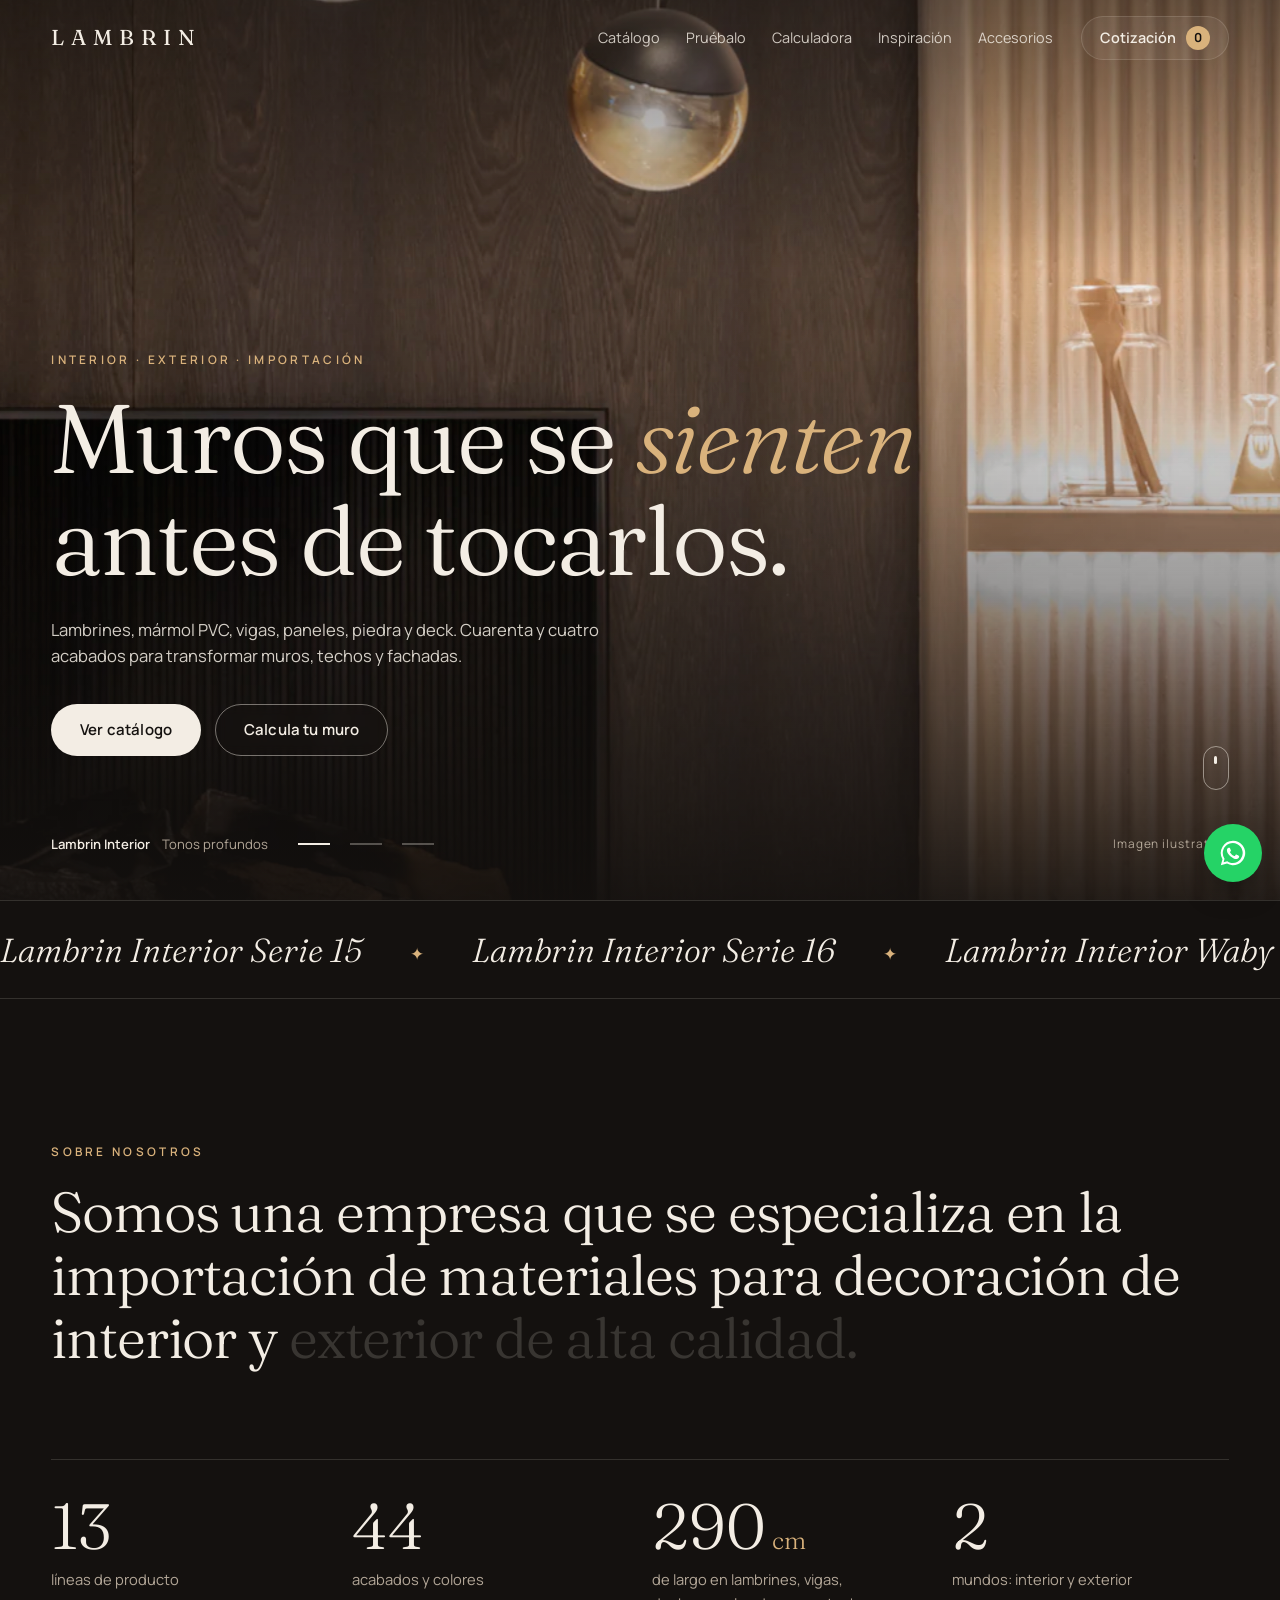
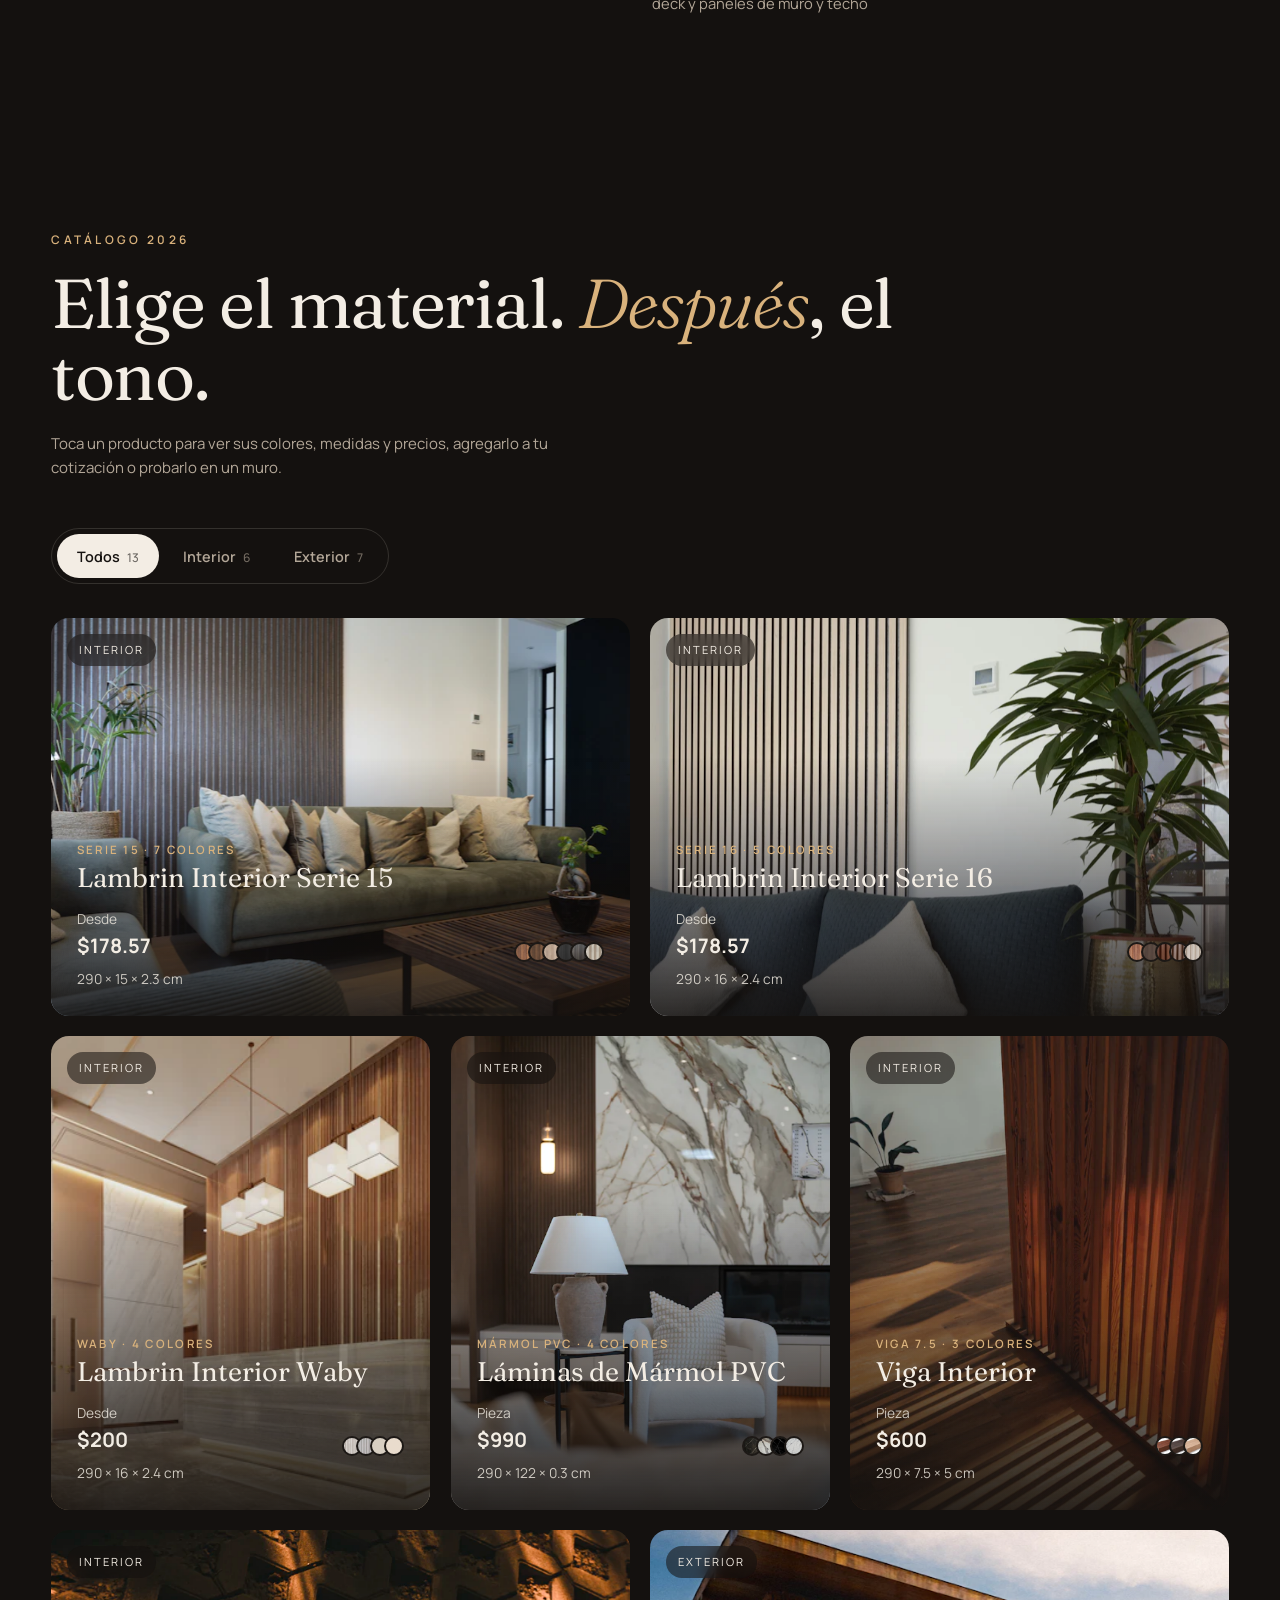
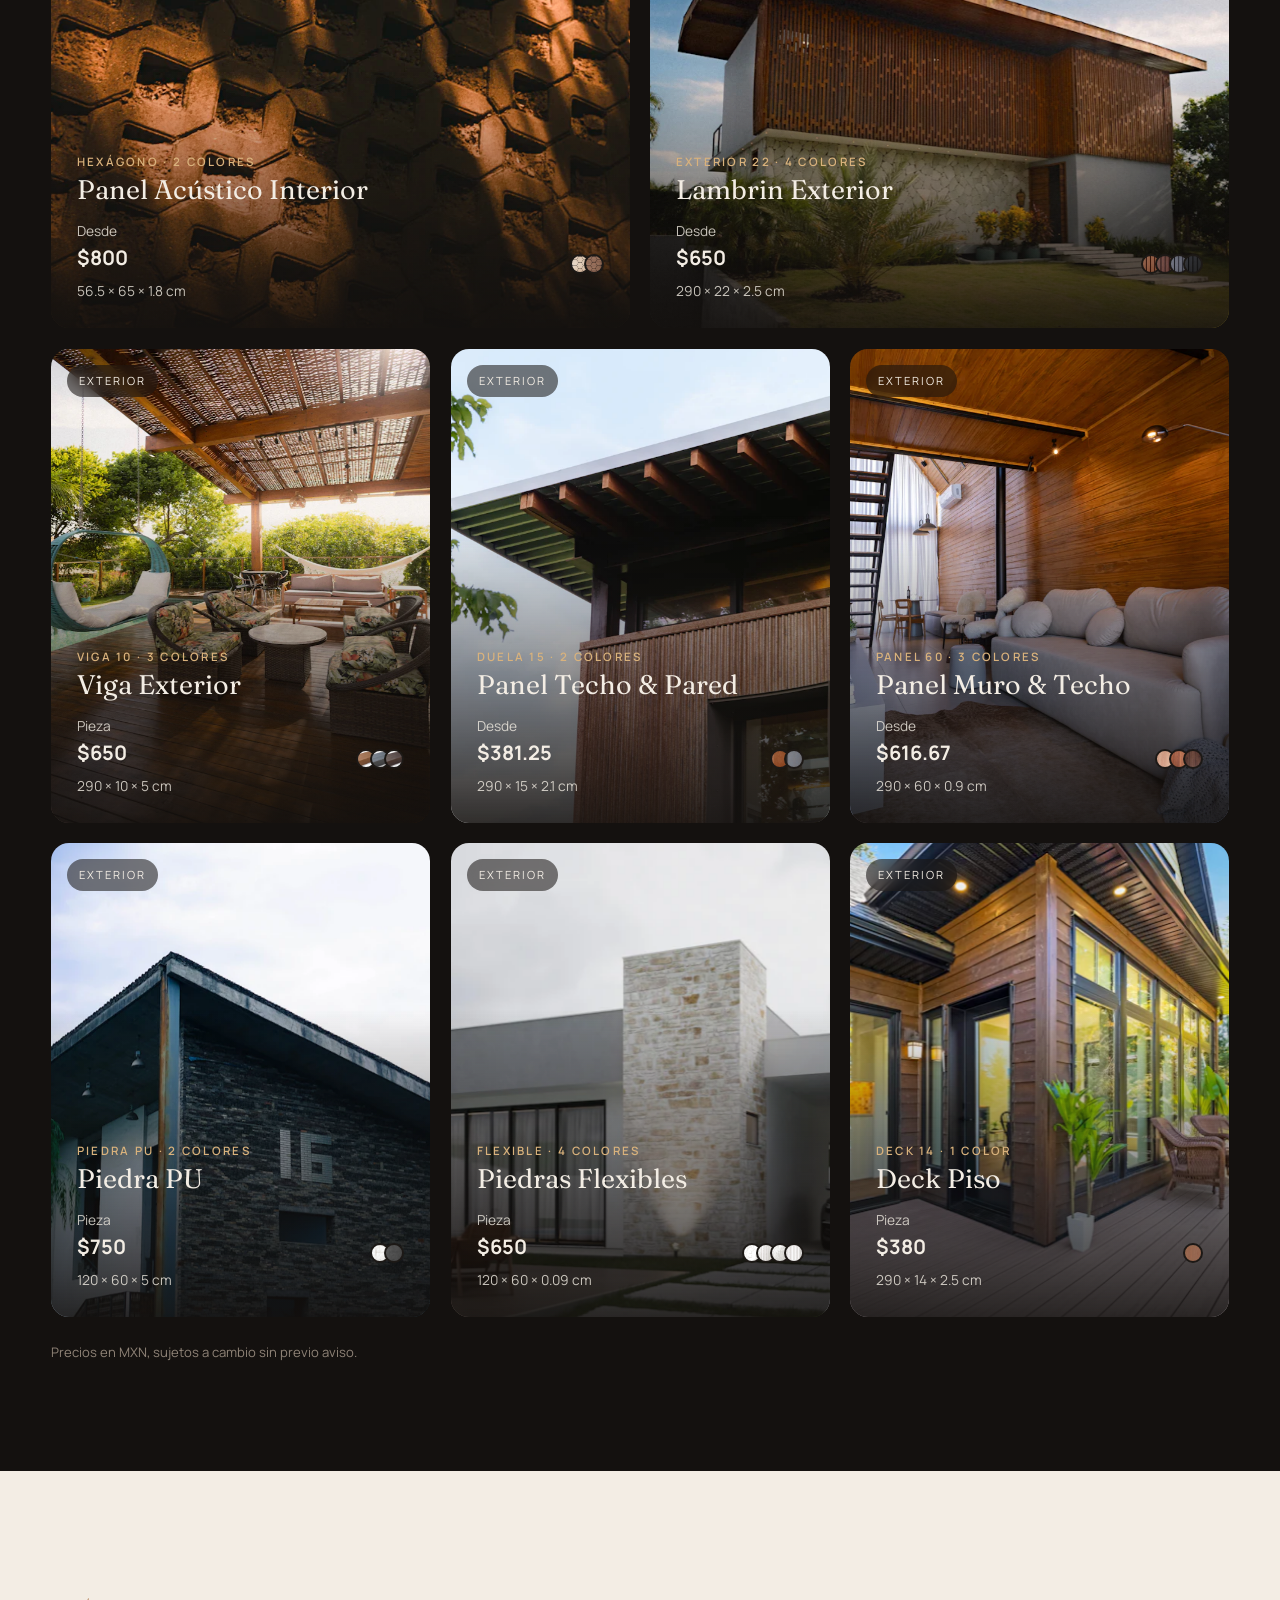
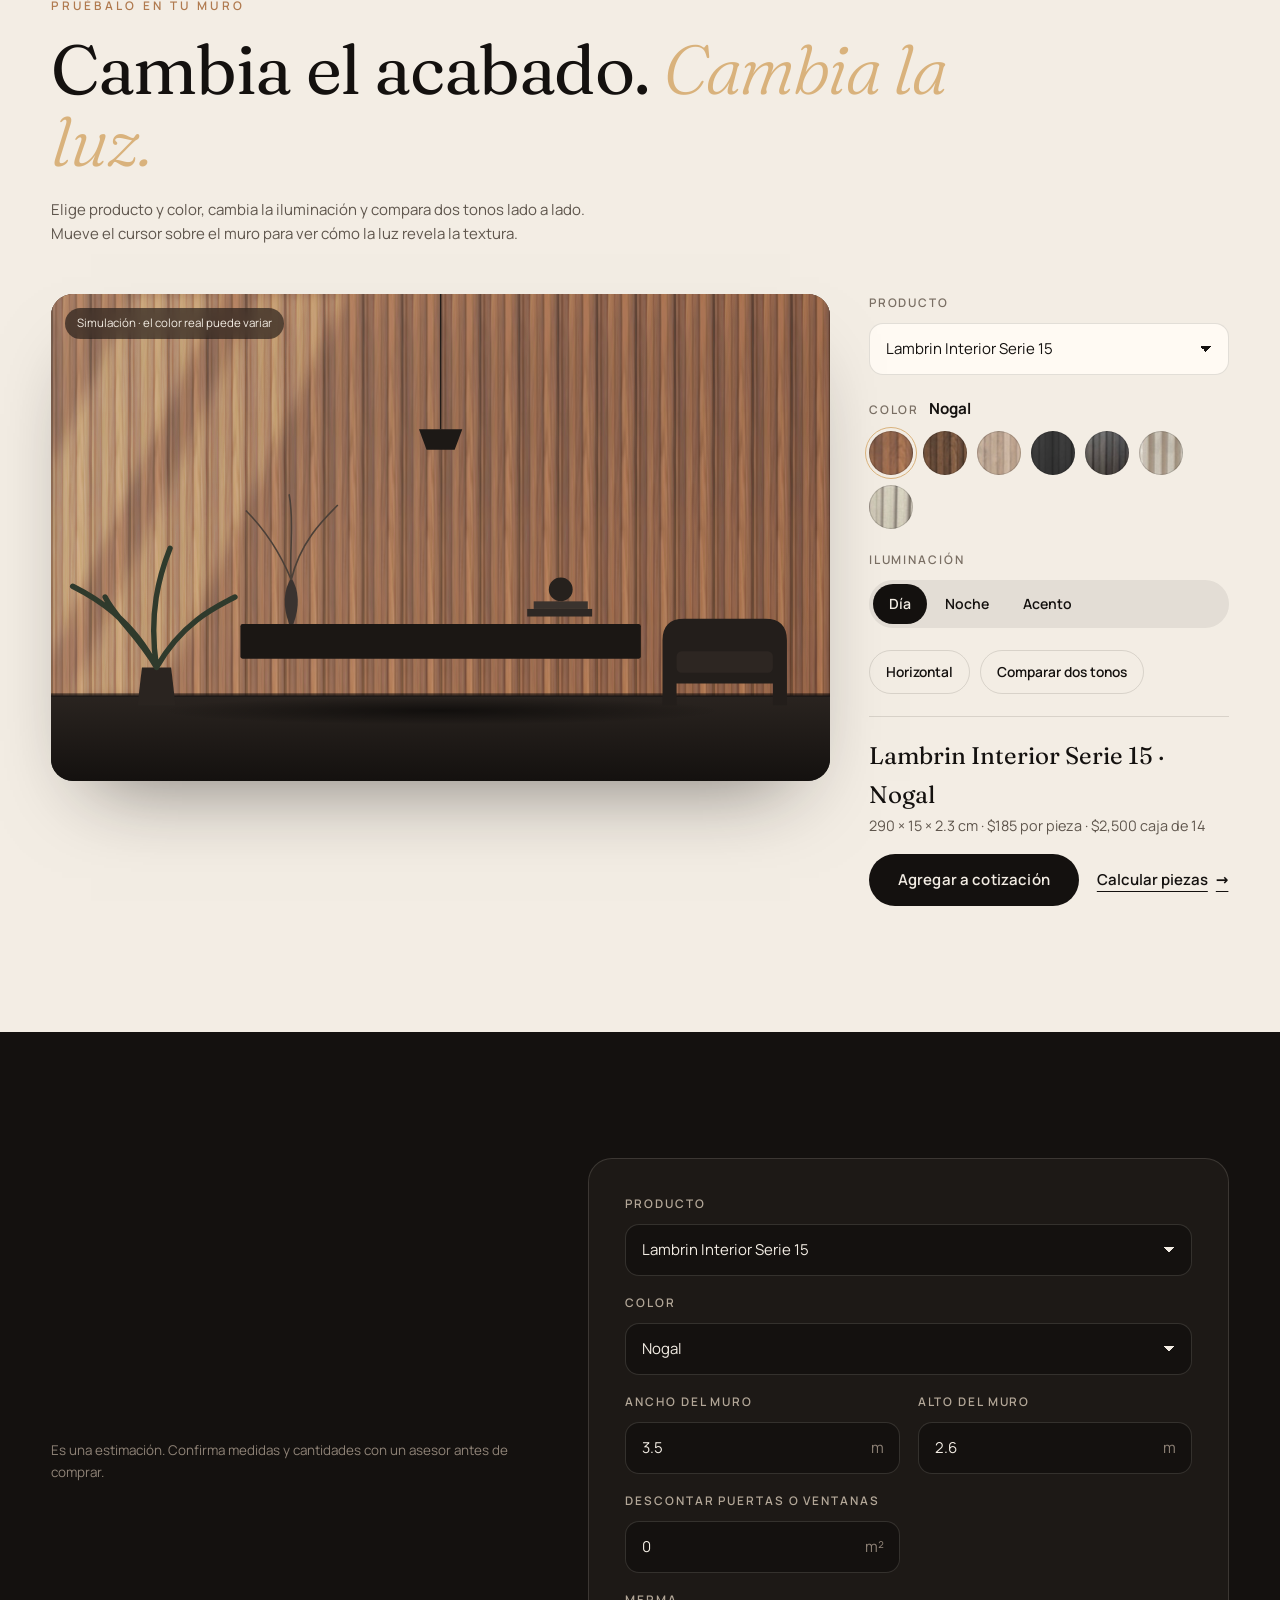
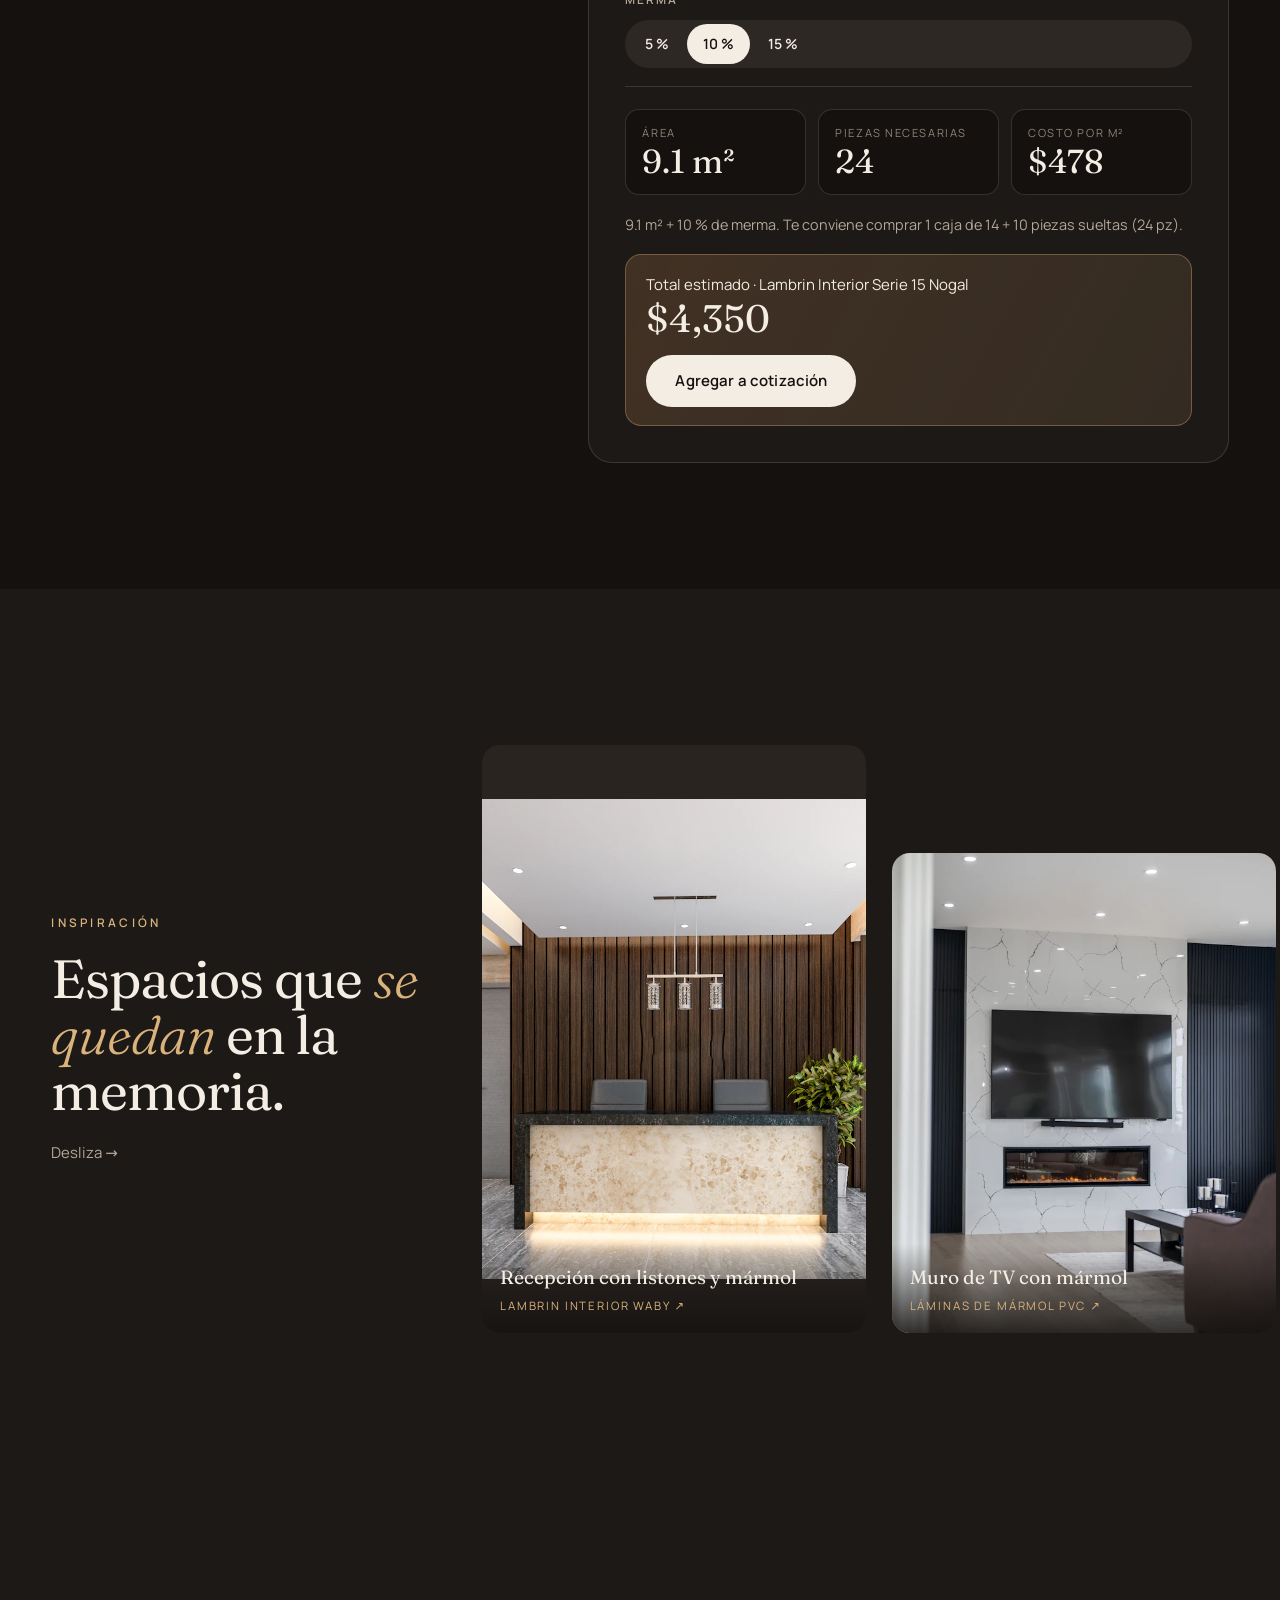
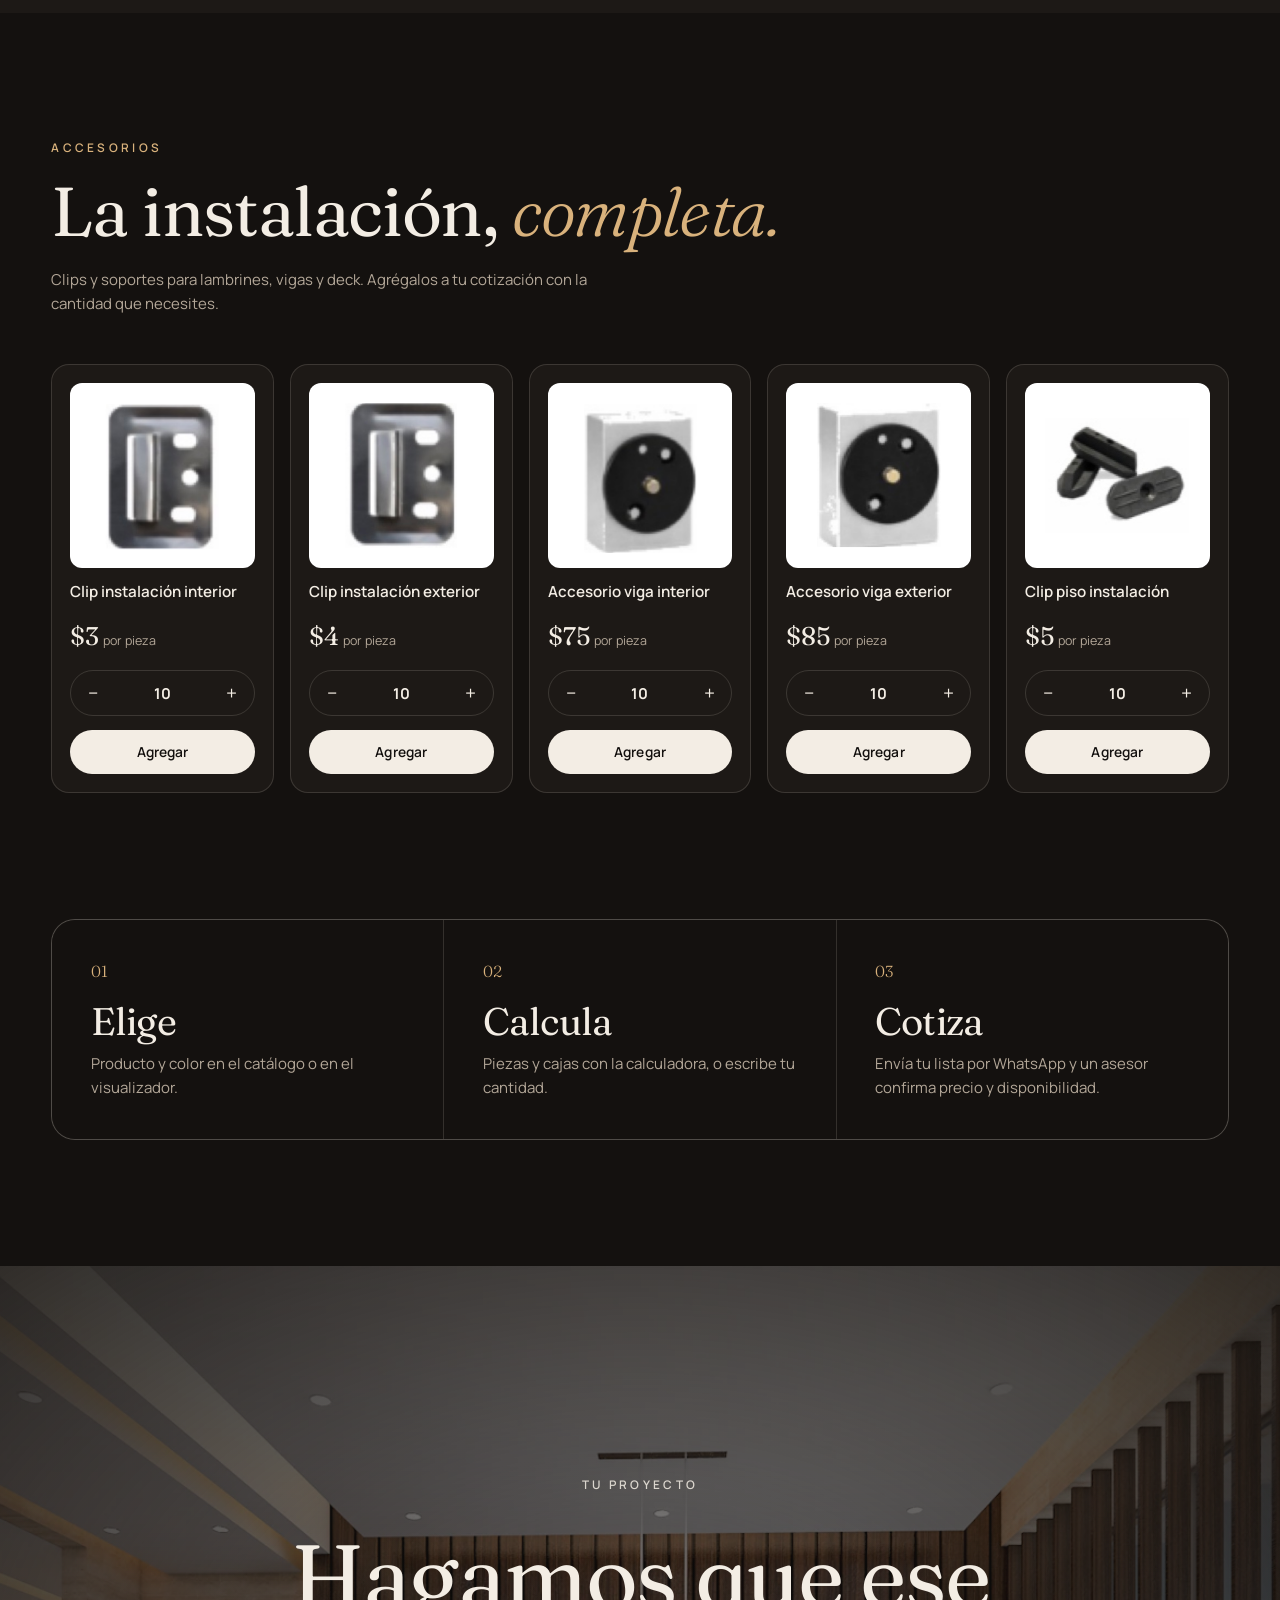
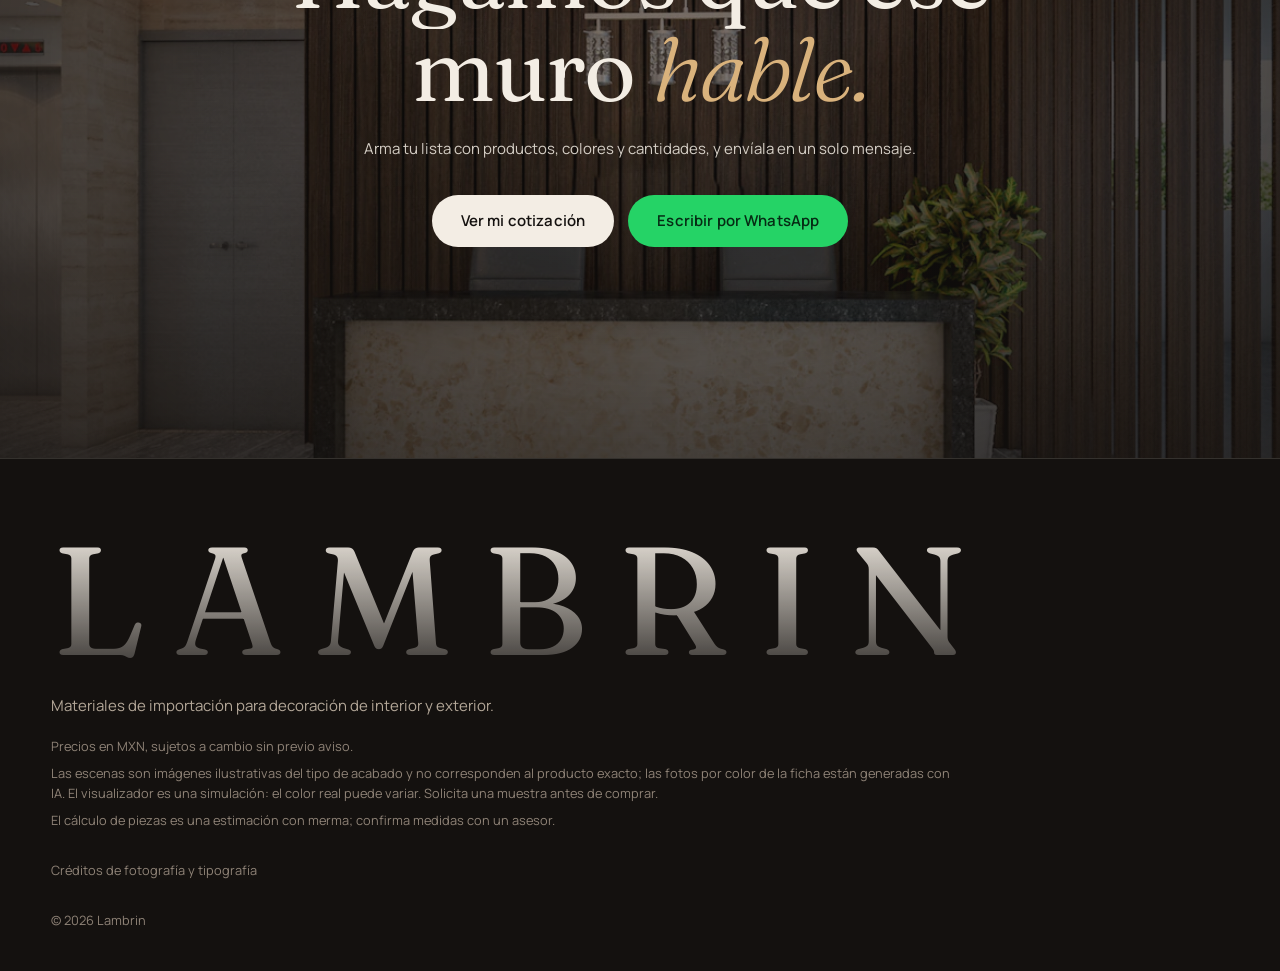
==== commit 5ba7fef4: "Publica v2.3: fotos por color con IA y retira la vista previa /prueba/ Co-Authored-By: Claude Opus 5" ====
--- a/index.html
+++ b/index.html
@@ -318,7 +318,7 @@
     <p class="footer__claim">Materiales de importación para decoración de interior y exterior.</p>
     <ul class="footer__legal">
       <li data-leyenda></li>
-      <li>Las escenas son imágenes ilustrativas del tipo de acabado y no corresponden al producto exacto. El visualizador es una simulación: el color real puede variar. Solicita una muestra antes de comprar.</li>
+      <li>Las escenas son imágenes ilustrativas del tipo de acabado y no corresponden al producto exacto; las fotos por color de la ficha están generadas con IA. El visualizador es una simulación: el color real puede variar. Solicita una muestra antes de comprar.</li>
       <li>El cálculo de piezas es una estimación con merma; confirma medidas con un asesor.</li>
     </ul>
     <details class="footer__credits">
@@ -341,6 +341,7 @@
       <button type="button" class="sheet__close" data-close-sheet aria-label="Cerrar ficha">×</button>
       <div class="sheet__media">
         <img data-sheet-img alt="">
+        <img class="sheet__alt" data-sheet-img2 alt="">
         <div class="room room--sheet" data-sheet-room data-light="dia" aria-hidden="true"></div>
         <span class="sheet__note" data-sheet-note>Imagen ilustrativa</span>
         <div class="seg sheet__view" role="radiogroup" aria-label="Vista" data-sheet-view>
--- a/css/styles.css
+++ b/css/styles.css
@@ -252,6 +252,8 @@
 .sheet__media { position: relative; overflow: hidden; }
 .sheet__media img { width: 100%; height: 100%; object-fit: cover; transform: scale(1.08); transition: transform 1.4s var(--ease); }
 .sheet.is-open .sheet__media img { transform: none; }
+.sheet__media .sheet__alt { position: absolute; inset: 0; opacity: 0; transition: opacity .8s var(--ease), transform 1.4s var(--ease); }
+.sheet__media .sheet__alt.is-on { opacity: 1; }
 .sheet__media .room { position: absolute; inset: 0; aspect-ratio: auto; opacity: 0; visibility: hidden; transition: opacity .8s var(--ease), visibility 0s .8s; }
 .sheet__media.is-muro .room { opacity: 1; visibility: visible; transition: opacity .8s var(--ease); }
 .sheet__media .sheet__view { position: absolute; right: 16px; bottom: 12px; background: rgba(243, 237, 228, .88); backdrop-filter: blur(6px); -webkit-backdrop-filter: blur(6px); }
